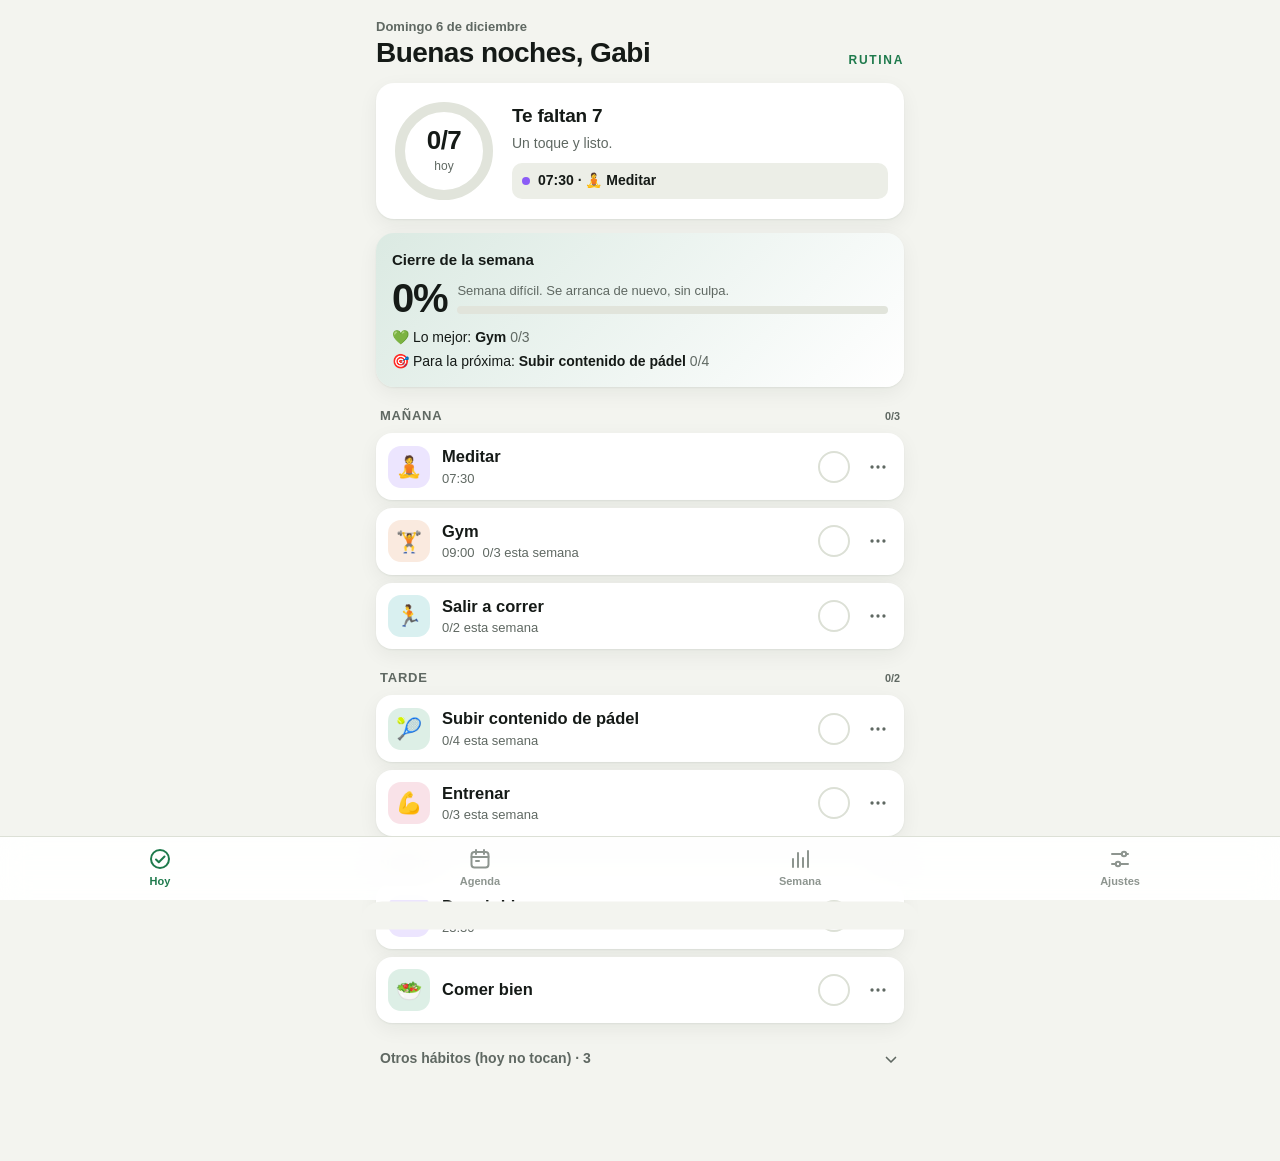
==== index.html @ b225b030 "Rutina v1: hábitos del día, agenda con clases, rachas con perdón y PWA - Hoy: hábitos de un toque co" ====
<!doctype html>
<html lang="es-AR">
<head>
<meta charset="utf-8">
<meta name="viewport" content="width=device-width,initial-scale=1,viewport-fit=cover">
<title>Rutina</title>
<meta name="description" content="Tus hábitos y tu día, en un toque">
<meta name="theme-color" content="#F3F4EF" media="(prefers-color-scheme: light)">
<meta name="theme-color" content="#0D1110" media="(prefers-color-scheme: dark)">
<meta name="apple-mobile-web-app-capable" content="yes">
<meta name="mobile-web-app-capable" content="yes">
<meta name="apple-mobile-web-app-status-bar-style" content="default">
<meta name="apple-mobile-web-app-title" content="Rutina">
<link rel="manifest" href="manifest.json">
<link rel="icon" href="icons/icono.svg" type="image/svg+xml">
<link rel="apple-touch-icon" href="icons/icono-180.png">
<link rel="stylesheet" href="css/app.css">
</head>
<body>
<div id="app"></div>
<script type="module" src="js/main.js"></script>
</body>
</html>
---- css/app.css ----
/* Rutina — estilos. Colores como variables: claro por defecto, oscuro con el sistema o elegido a mano. */
:root {
  --bg: #F3F4EF;
  --surface: #FFFFFF;
  --surface-2: #ECEEE7;
  --surface-3: #E1E4DB;
  --text: #151A17;
  --muted: #5F6862;
  --faint: #8D958F;
  --line: #DCE0D6;
  --accent: #1E7A4C;
  --accent-ink: #FFFFFF;
  --accent-soft: #DCEFE3;
  --ball: #C9E63B;
  --warn: #B4691B;
  --shadow: 0 1px 2px rgba(20, 30, 20, .06), 0 6px 20px rgba(20, 30, 20, .06);
  --radius: 18px;
  --radius-sm: 12px;
  --gutter: 16px;
  --tabs-h: 64px;
  --font: -apple-system, BlinkMacSystemFont, "SF Pro Text", "Segoe UI", Roboto, "Helvetica Neue", Arial, sans-serif;
  color-scheme: light;
}
@media (prefers-color-scheme: dark) {
  :root:not([data-theme="light"]) {
    --bg: #0D1110;
    --surface: #161C19;
    --surface-2: #1E2522;
    --surface-3: #27302C;
    --text: #EDF1EC;
    --muted: #9CA69F;
    --faint: #6E7872;
    --line: #29312D;
    --accent: #B5E04A;
    --accent-ink: #11160D;
    --accent-soft: #263317;
    --ball: #C9E63B;
    --warn: #E3A35A;
    --shadow: 0 1px 2px rgba(0, 0, 0, .4), 0 8px 24px rgba(0, 0, 0, .25);
    color-scheme: dark;
  }
}
:root[data-theme="dark"] {
  --bg: #0D1110;
  --surface: #161C19;
  --surface-2: #1E2522;
  --surface-3: #27302C;
  --text: #EDF1EC;
  --muted: #9CA69F;
  --faint: #6E7872;
  --line: #29312D;
  --accent: #B5E04A;
  --accent-ink: #11160D;
  --accent-soft: #263317;
  --ball: #C9E63B;
  --warn: #E3A35A;
  --shadow: 0 1px 2px rgba(0, 0, 0, .4), 0 8px 24px rgba(0, 0, 0, .25);
  color-scheme: dark;
}

* { box-sizing: border-box; }
[hidden] { display: none !important; }
html { -webkit-text-size-adjust: 100%; }
html, body { margin: 0; background: var(--bg); color: var(--text); }
body {
  font-family: var(--font); font-size: 16px; line-height: 1.4;
  overflow-x: hidden; min-height: 100dvh;
  -webkit-tap-highlight-color: transparent;
  padding-bottom: calc(var(--tabs-h) + env(safe-area-inset-bottom) + 16px);
}
button, input, select, textarea { font: inherit; color: inherit; }
button { cursor: pointer; }
.num { font-variant-numeric: tabular-nums; }
.sr { position: absolute; width: 1px; height: 1px; overflow: hidden; clip: rect(0 0 0 0); white-space: nowrap; }
:focus-visible { outline: 2px solid var(--accent); outline-offset: 2px; }

/* ---------- Estructura ---------- */
.wrap { max-width: 560px; margin: 0 auto; padding: calc(env(safe-area-inset-top) + 14px) var(--gutter) 0; }
.head { display: flex; align-items: flex-end; justify-content: space-between; gap: 12px; margin: 4px 0 14px; }
.head h1 { font-size: 28px; line-height: 1.1; margin: 2px 0 0; letter-spacing: -.02em; font-weight: 750; }
.eyebrow { font-size: 13px; color: var(--muted); font-weight: 600; }
.brand { font-size: 12px; font-weight: 800; letter-spacing: .14em; text-transform: uppercase; color: var(--accent); }
.card { background: var(--surface); border-radius: var(--radius); box-shadow: var(--shadow); padding: 16px; margin-bottom: 14px; }
.section-t { font-size: 13px; font-weight: 700; color: var(--muted); text-transform: uppercase; letter-spacing: .06em; margin: 20px 4px 8px; display: flex; justify-content: space-between; align-items: center; }
.section-t small { text-transform: none; letter-spacing: 0; font-weight: 600; }
.muted { color: var(--muted); }
.tiny { font-size: 13px; }
.row { display: flex; align-items: center; gap: 10px; }
.grow { flex: 1; min-width: 0; }

/* ---------- Pestañas ---------- */
.tabs {
  position: fixed; left: 0; right: 0; bottom: 0; z-index: 20;
  display: grid; grid-template-columns: repeat(4, 1fr);
  height: calc(var(--tabs-h) + env(safe-area-inset-bottom)); padding-bottom: env(safe-area-inset-bottom);
  background: color-mix(in srgb, var(--surface) 92%, transparent);
  -webkit-backdrop-filter: blur(14px); backdrop-filter: blur(14px);
  border-top: 1px solid var(--line);
}
.tab { border: 0; background: none; display: flex; flex-direction: column; align-items: center; justify-content: center; gap: 3px; font-size: 11px; font-weight: 650; color: var(--faint); min-height: 44px; }
.tab svg { width: 24px; height: 24px; }
.tab[aria-current="page"] { color: var(--accent); }

/* ---------- Botones ---------- */
.btn { border: 0; border-radius: 14px; min-height: 48px; padding: 0 18px; font-weight: 700; background: var(--surface-2); display: inline-flex; align-items: center; justify-content: center; gap: 8px; }
.btn.primary { background: var(--accent); color: var(--accent-ink); }
.btn.ghost { background: transparent; color: var(--accent); }
.btn.danger { background: transparent; color: #C0392B; }
:root[data-theme="dark"] .btn.danger { color: #FF8A7A; }
@media (prefers-color-scheme: dark) { :root:not([data-theme="light"]) .btn.danger { color: #FF8A7A; } }
.btn.block { width: 100%; }
.btn.sm { min-height: 44px; padding: 0 14px; font-size: 15px; }
.btn:active { transform: scale(.98); }
.icon-btn { width: 44px; height: 44px; border-radius: 12px; border: 0; background: transparent; display: inline-grid; place-items: center; color: var(--muted); flex: none; }
.icon-btn svg { width: 22px; height: 22px; }
.icon-btn:active { background: var(--surface-2); }
.fab { position: fixed; right: max(var(--gutter), calc(50% - 280px + var(--gutter))); bottom: calc(var(--tabs-h) + env(safe-area-inset-bottom) + 16px); z-index: 15; border-radius: 999px; box-shadow: 0 6px 20px rgba(0, 0, 0, .18); padding: 0 20px 0 16px; min-height: 52px; }
.fab svg { width: 22px; height: 22px; }

/* ---------- Hoy: anillo ---------- */
.hero { display: flex; align-items: center; gap: 16px; }
.ring { position: relative; width: 104px; height: 104px; flex: none; }
.ring svg { width: 100%; height: 100%; transform: rotate(-90deg); }
.ring .bgc { stroke: var(--surface-3); }
.ring .fgc { stroke: var(--accent); transition: stroke-dashoffset .6s cubic-bezier(.2, .8, .2, 1); }
.ring .lbl { position: absolute; inset: 0; display: grid; place-items: center; text-align: center; }
.ring .lbl b { font-size: 26px; line-height: 1; letter-spacing: -.02em; }
.ring .lbl span { font-size: 12px; color: var(--muted); display: block; margin-top: 2px; }
.hero h2 { font-size: 19px; margin: 0 0 4px; letter-spacing: -.01em; }
.hero p { margin: 0; color: var(--muted); font-size: 14px; }
.next { margin-top: 10px; display: flex; gap: 8px; align-items: center; font-size: 14px; font-weight: 600; background: var(--surface-2); border-radius: 10px; padding: 8px 10px; }
.next i { width: 8px; height: 8px; border-radius: 50%; flex: none; }
.next span { overflow: hidden; text-overflow: ellipsis; white-space: nowrap; }

/* ---------- Hábitos ---------- */
.list { display: grid; gap: 8px; }
.habit { display: flex; align-items: stretch; background: var(--surface); border-radius: 16px; box-shadow: var(--shadow); overflow: hidden; transition: background-color .25s; }
.habit .tap { flex: 1; min-width: 0; display: flex; align-items: center; gap: 12px; border: 0; background: none; text-align: left; padding: 12px 6px 12px 12px; min-height: 64px; }
.habit .ico { width: 42px; height: 42px; border-radius: 13px; display: grid; place-items: center; font-size: 21px; flex: none; background: color-mix(in srgb, var(--c) 16%, transparent); }
.habit .txt { flex: 1; min-width: 0; }
.habit .name { font-weight: 650; font-size: 16.5px; white-space: nowrap; overflow: hidden; text-overflow: ellipsis; }
.habit .meta { font-size: 13px; color: var(--muted); display: flex; gap: 8px; flex-wrap: wrap; margin-top: 1px; }
.habit .meta .st { color: var(--warn); font-weight: 650; }
.check { width: 32px; height: 32px; border-radius: 50%; border: 2.5px solid var(--line); flex: none; display: grid; place-items: center; transition: background-color .2s, border-color .2s; }
.check svg { width: 18px; height: 18px; stroke: var(--accent-ink); stroke-width: 3; fill: none; stroke-linecap: round; stroke-linejoin: round; stroke-dasharray: 24; stroke-dashoffset: 24; }
.habit.done { background: color-mix(in srgb, var(--accent) 9%, var(--surface)); }
.habit.done .check { background: var(--accent); border-color: var(--accent); }
.habit.done .check svg { stroke-dashoffset: 0; }
.habit.done .name { color: var(--muted); }
.habit.pop .check { animation: pop .42s cubic-bezier(.2, 1.4, .4, 1); }
.habit.pop .check svg { transition: stroke-dashoffset .3s .08s ease-out; }
.habit.pop .ico { animation: nudge .5s ease-out; }
@keyframes pop { 0% { transform: scale(.7); } 60% { transform: scale(1.15); } 100% { transform: scale(1); } }
@keyframes nudge { 0% { transform: scale(1); } 40% { transform: scale(1.12) rotate(-6deg); } 100% { transform: scale(1); } }
.habit.skip { opacity: .62; box-shadow: none; background: var(--surface-2); }
.habit.skip .check { border-style: dashed; }
.habit .more { align-self: center; margin-right: 4px; }
details.other { margin-top: 14px; }
details.other summary { list-style: none; cursor: pointer; min-height: 44px; display: flex; align-items: center; justify-content: space-between; color: var(--muted); font-weight: 650; font-size: 14px; padding: 0 4px; }
details.other summary::-webkit-details-marker { display: none; }
details.other[open] summary svg { transform: rotate(180deg); }
details.other summary svg { width: 18px; height: 18px; transition: transform .2s; }
.empty { text-align: center; padding: 28px 16px; color: var(--muted); }
.empty b { display: block; color: var(--text); font-size: 17px; margin-bottom: 4px; }

/* Resumen semanal */
.summary { background: linear-gradient(135deg, color-mix(in srgb, var(--accent) 16%, var(--surface)), var(--surface)); }
.summary .big { font-size: 40px; font-weight: 800; letter-spacing: -.03em; line-height: 1; }
.summary h3 { margin: 0 0 8px; font-size: 15px; }
.summary ul { margin: 10px 0 0; padding: 0; list-style: none; display: grid; gap: 4px; font-size: 14px; }
.bar { height: 8px; background: var(--surface-3); border-radius: 99px; overflow: hidden; }
.bar i { display: block; height: 100%; background: var(--accent); border-radius: 99px; }

/* ---------- Agenda ---------- */
.daynav { display: flex; align-items: center; justify-content: space-between; gap: 6px; background: var(--surface); border-radius: 14px; box-shadow: var(--shadow); padding: 4px; margin-bottom: 12px; }
.daynav .lbl { font-weight: 700; text-align: center; flex: 1; min-width: 0; font-size: 15px; border: 0; background: none; min-height: 44px; }
.daynav .lbl small { display: block; font-weight: 600; color: var(--muted); font-size: 12px; text-transform: none; }
.notice { display: flex; gap: 10px; align-items: center; background: color-mix(in srgb, var(--ball) 26%, var(--surface)); border-radius: 14px; padding: 10px 10px 10px 14px; margin-bottom: 12px; font-size: 14px; }
.notice p { margin: 0; flex: 1; }
.chips { display: flex; gap: 8px; flex-wrap: wrap; margin-bottom: 12px; }
.chip { border: 1px solid var(--line); background: var(--surface); border-radius: 999px; min-height: 36px; padding: 0 12px; font-size: 13.5px; font-weight: 650; display: inline-flex; align-items: center; gap: 6px; }
.chip i { width: 8px; height: 8px; border-radius: 50%; }
.chip.on { background: var(--accent); color: var(--accent-ink); border-color: var(--accent); }
.timeline { position: relative; background: var(--surface); border-radius: var(--radius); box-shadow: var(--shadow); padding: 8px 8px 8px 0; }
.tl-inner { position: relative; margin-left: 52px; }
.tl-hour { position: absolute; left: -52px; right: 0; height: 0; border-top: 1px solid var(--line); }
.tl-hour span { position: absolute; left: 8px; top: -9px; font-size: 12px; color: var(--faint); background: var(--surface); padding-right: 6px; font-variant-numeric: tabular-nums; }
.tl-slot { position: absolute; left: 0; right: 0; border: 0; background: none; padding: 0; }
.tl-slot:active { background: var(--surface-2); }
.ev { position: absolute; border: 0; text-align: left; border-radius: 10px; padding: 5px 8px; font-size: 13px; line-height: 1.2; overflow: hidden; background: color-mix(in srgb, var(--c) 18%, var(--surface)); color: var(--text); border-left: 4px solid var(--c); min-height: 22px; }
.ev b { display: block; font-weight: 700; font-size: 13.5px; white-space: nowrap; overflow: hidden; text-overflow: ellipsis; }
.ev span { color: var(--muted); font-size: 12px; white-space: nowrap; }
.ev.short { display: flex; gap: 6px; align-items: center; padding-top: 2px; padding-bottom: 2px; }
.ev.short b { display: inline; }
.ev.clase { background: color-mix(in srgb, var(--ball) 30%, var(--surface)); border-left-color: #8FB21C; }
.ev.habito { background: transparent; border: 1.5px dashed var(--c); border-left-width: 4px; border-left-style: solid; }
.ev.habito.hecho { background: color-mix(in srgb, var(--c) 12%, var(--surface)); }
.ev.habito.hecho b { text-decoration: line-through; text-decoration-thickness: 1.5px; color: var(--muted); }
.ev.off { opacity: .45; }
.now { position: absolute; left: -6px; right: 0; height: 2px; background: #E5484D; z-index: 3; pointer-events: none; }
.now::before { content: ""; position: absolute; left: -4px; top: -4px; width: 10px; height: 10px; border-radius: 50%; background: #E5484D; }

/* ---------- Semana ---------- */
.weeknav { margin-bottom: 12px; }
.grid { display: grid; grid-template-columns: minmax(0, 1fr) repeat(7, 28px); gap: 6px 3px; align-items: center; }
.grid .hd { font-size: 11.5px; font-weight: 700; color: var(--faint); text-align: center; }
.grid .hd.hoy { color: var(--accent); }
.grid .hn { font-size: 14px; font-weight: 600; display: flex; align-items: center; gap: 6px; min-width: 0; }
.grid .hn span { overflow: hidden; text-overflow: ellipsis; white-space: nowrap; }
.cell { width: 28px; height: 28px; border-radius: 9px; display: grid; place-items: center; font-size: 12px; font-weight: 700; }
.cell.done { background: var(--c, var(--accent)); color: #fff; }
.cell.done::after { content: "✓"; }
.cell.joker { background: color-mix(in srgb, var(--ball) 40%, var(--surface)); color: var(--text); }
.cell.joker::after { content: "★"; font-size: 13px; }
.cell.skip { background: var(--surface-2); color: var(--faint); }
.cell.skip::after { content: "–"; }
.cell.miss, .cell.open { background: var(--surface-2); }
.cell.pending { border: 2px dashed var(--line); }
.cell.future { border: 1.5px solid var(--surface-3); }
.cell.off::after { content: ""; width: 4px; height: 4px; border-radius: 50%; background: var(--surface-3); }
.legend { display: flex; flex-wrap: wrap; gap: 12px; margin-top: 14px; font-size: 12.5px; color: var(--muted); }
.legend span { display: inline-flex; gap: 6px; align-items: center; }
.legend .cell { width: 18px; height: 18px; border-radius: 6px; font-size: 10px; }
.streaks { display: grid; gap: 8px; }
.streak { display: flex; align-items: center; gap: 12px; background: var(--surface); border-radius: 16px; box-shadow: var(--shadow); padding: 10px 12px; border: 0; width: 100%; text-align: left; min-height: 60px; }
.streak .ico { width: 38px; height: 38px; border-radius: 12px; display: grid; place-items: center; font-size: 19px; background: color-mix(in srgb, var(--c) 16%, transparent); flex: none; }
.streak .val { text-align: right; flex: none; }
.streak .val b { font-size: 20px; display: block; line-height: 1.1; }
.streak .val span { font-size: 12px; color: var(--muted); }
.month { display: grid; grid-template-columns: repeat(7, minmax(0, 1fr)); gap: 6px; }
.month .cell { width: 100%; aspect-ratio: 1; height: auto; border-radius: 10px; }
.month .cell.empty { background: none; border: 0; }
.month .cell::after { content: none !important; }
.month .cell { font-size: 13px; color: var(--faint); }
.month .cell.done { color: #fff; }
.month .cell.joker { color: var(--text); }
.month .cell.off { background: none; opacity: .5; }

/* ---------- Ajustes y formularios ---------- */
.set-list { background: var(--surface); border-radius: var(--radius); box-shadow: var(--shadow); overflow: hidden; }
.set-row { display: flex; align-items: center; gap: 10px; padding: 8px 12px 8px 14px; min-height: 56px; border-top: 1px solid var(--line); }
.set-row:first-child { border-top: 0; }
.set-row .lbl { flex: 1; min-width: 0; }
.set-row .lbl b { display: block; font-weight: 600; font-size: 15.5px; overflow: hidden; text-overflow: ellipsis; white-space: nowrap; }
.set-row .lbl span { display: block; font-size: 13px; color: var(--muted); }
.set-row .ico { width: 34px; height: 34px; border-radius: 10px; display: grid; place-items: center; font-size: 17px; flex: none; background: color-mix(in srgb, var(--c, var(--accent)) 16%, transparent); }
.field { display: grid; gap: 6px; margin-bottom: 14px; }
.field > label, .field > .lb { font-size: 13px; font-weight: 700; color: var(--muted); }
.input { width: 100%; min-height: 48px; border-radius: 12px; border: 1.5px solid var(--line); background: var(--surface); padding: 0 12px; font-size: 16px; }
.input:focus { border-color: var(--accent); outline: none; }
input[type="time"].input { appearance: none; -webkit-appearance: none; }
.seg { display: flex; background: var(--surface-2); border-radius: 12px; padding: 3px; gap: 3px; }
.seg button { flex: 1; border: 0; background: none; border-radius: 9px; min-height: 42px; font-size: 14px; font-weight: 650; color: var(--muted); padding: 0 6px; }
.seg button[aria-pressed="true"] { background: var(--surface); color: var(--text); box-shadow: 0 1px 3px rgba(0, 0, 0, .12); }
.days { display: grid; grid-template-columns: repeat(7, 1fr); gap: 5px; }
.days button { min-height: 44px; border-radius: 11px; border: 1.5px solid var(--line); background: var(--surface); font-weight: 700; font-size: 13px; padding: 0; }
.days button[aria-pressed="true"] { background: var(--accent); color: var(--accent-ink); border-color: var(--accent); }
.swatches { display: flex; gap: 8px; flex-wrap: wrap; }
.swatches button { width: 36px; height: 36px; border-radius: 50%; border: 3px solid transparent; background: var(--c); padding: 0; position: relative; }
.swatches button::before { content: ""; position: absolute; inset: -6px; }
.swatches button[aria-pressed="true"] { border-color: var(--surface); box-shadow: 0 0 0 2.5px var(--c); }
.emojis { display: grid; grid-template-columns: repeat(8, 1fr); gap: 4px; }
.emojis button { min-height: 40px; border-radius: 10px; border: 0; background: none; font-size: 20px; padding: 0; }
.emojis button[aria-pressed="true"] { background: var(--accent-soft); box-shadow: inset 0 0 0 2px var(--accent); }
.stepper { display: flex; align-items: center; gap: 10px; }
.stepper b { min-width: 28px; text-align: center; font-size: 20px; }
.stepper button { width: 44px; height: 44px; border-radius: 12px; border: 1.5px solid var(--line); background: var(--surface); font-size: 22px; font-weight: 600; }
.switch { position: relative; width: 52px; height: 32px; flex: none; }
.switch input { position: absolute; inset: 0; opacity: 0; margin: 0; cursor: pointer; z-index: 1; }
.switch i { position: absolute; inset: 0; background: var(--surface-3); border-radius: 99px; transition: background .2s; }
.switch i::after { content: ""; position: absolute; top: 3px; left: 3px; width: 26px; height: 26px; border-radius: 50%; background: #fff; box-shadow: 0 1px 3px rgba(0, 0, 0, .25); transition: transform .2s; }
.switch input:checked + i { background: var(--accent); }
.switch input:checked + i::after { transform: translateX(20px); }
.two { display: grid; grid-template-columns: 1fr 1fr; gap: 10px; }
.actions { display: grid; gap: 8px; margin-top: 18px; }
.help { font-size: 13px; color: var(--muted); margin: 8px 4px 0; }

/* ---------- Hoja inferior y aviso ---------- */
.scrim { position: fixed; inset: 0; background: rgba(0, 0, 0, .38); z-index: 40; opacity: 0; pointer-events: none; transition: opacity .2s; }
.sheet { position: fixed; left: 0; right: 0; bottom: 0; z-index: 41; max-width: 560px; margin: 0 auto; background: var(--bg); border-radius: 22px 22px 0 0; max-height: 92dvh; overflow-y: auto; overscroll-behavior: contain; padding: 8px var(--gutter) calc(env(safe-area-inset-bottom) + 20px); transform: translateY(105%); transition: transform .28s cubic-bezier(.2, .8, .2, 1); }
.sheet .grab { width: 40px; height: 5px; border-radius: 9px; background: var(--surface-3); margin: 2px auto 10px; }
.sheet h2 { font-size: 21px; margin: 0 0 14px; letter-spacing: -.01em; display: flex; justify-content: space-between; align-items: center; gap: 8px; }
.open .scrim { opacity: 1; pointer-events: auto; }
.open .sheet { transform: none; }
.toast { position: fixed; left: var(--gutter); right: var(--gutter); max-width: 528px; margin: 0 auto; bottom: calc(var(--tabs-h) + env(safe-area-inset-bottom) + 14px); z-index: 50; background: #1C2320; color: #F1F5F0; border-radius: 14px; padding: 6px 6px 6px 16px; display: flex; align-items: center; justify-content: space-between; gap: 8px; min-height: 52px; box-shadow: 0 10px 30px rgba(0, 0, 0, .3); transform: translateY(20px); opacity: 0; pointer-events: none; transition: all .22s; font-size: 15px; }
.toast.show { transform: none; opacity: 1; pointer-events: auto; }
.toast button { background: none; border: 0; color: var(--ball); font-weight: 800; min-height: 44px; padding: 0 12px; }

@media (prefers-reduced-motion: reduce) {
  *, *::before, *::after { animation: none !important; transition: none !important; }
}
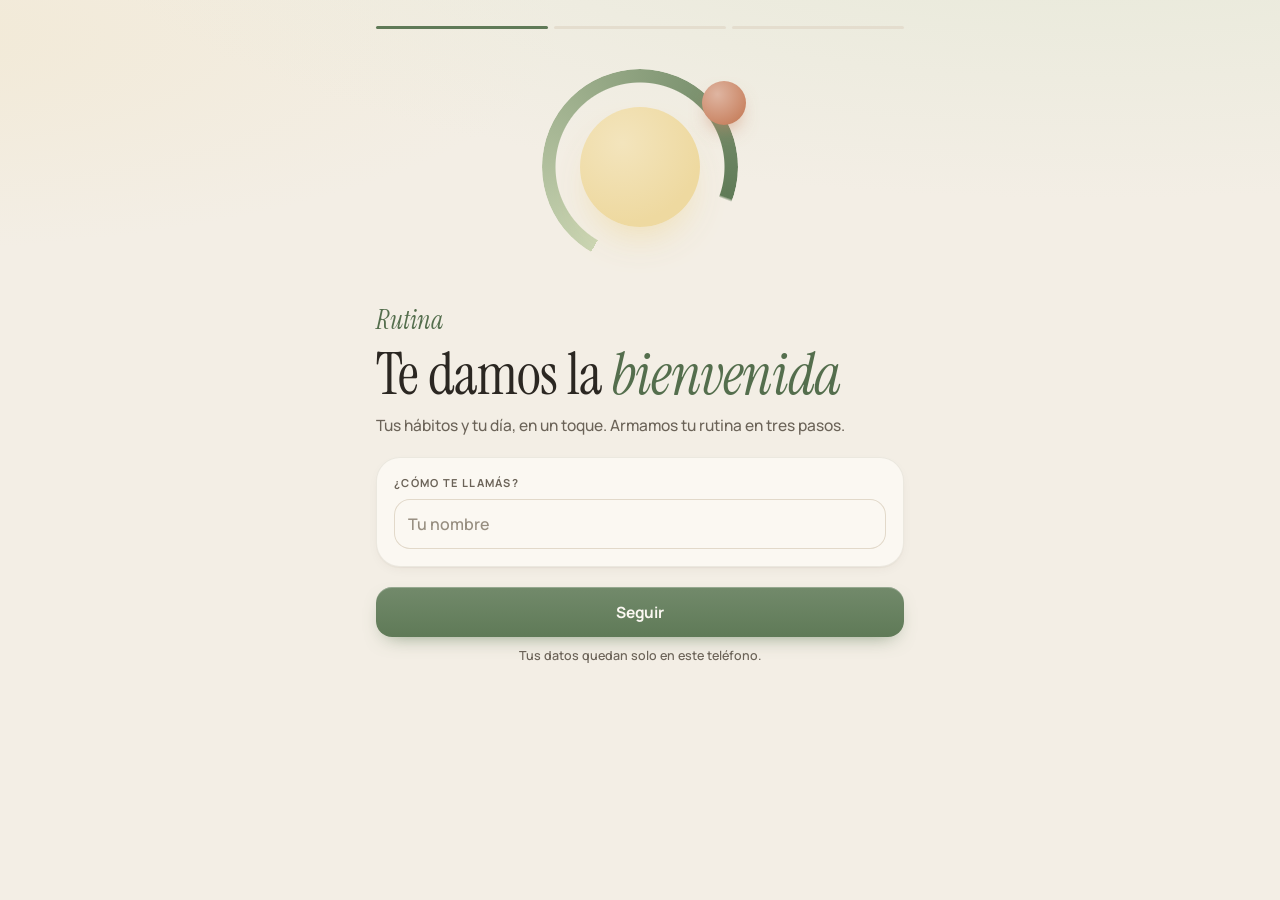
==== commit c337436c: "Rediseño visual: papel cálido, salvia y serif editorial - Fondo crema/avena con grano de papel (SVG," ====
--- a/index.html
+++ b/index.html
@@ -5,8 +5,8 @@
 <meta name="viewport" content="width=device-width,initial-scale=1,viewport-fit=cover">
 <title>Rutina</title>
 <meta name="description" content="Tus hábitos y tu día, en un toque">
-<meta name="theme-color" content="#F3F4EF" media="(prefers-color-scheme: light)">
-<meta name="theme-color" content="#0D1110" media="(prefers-color-scheme: dark)">
+<meta name="theme-color" content="#F3EEE5" media="(prefers-color-scheme: light)">
+<meta name="theme-color" content="#1A1815" media="(prefers-color-scheme: dark)">
 <meta name="apple-mobile-web-app-capable" content="yes">
 <meta name="mobile-web-app-capable" content="yes">
 <meta name="apple-mobile-web-app-status-bar-style" content="default">
@@ -14,6 +14,9 @@
 <link rel="manifest" href="manifest.json">
 <link rel="icon" href="icons/icono.svg" type="image/svg+xml">
 <link rel="apple-touch-icon" href="icons/icono-180.png">
+<link rel="preconnect" href="https://fonts.googleapis.com">
+<link rel="preconnect" href="https://fonts.gstatic.com" crossorigin>
+<link rel="stylesheet" href="https://fonts.googleapis.com/css2?family=Instrument+Serif:ital@0;1&family=Manrope:wght@400..800&display=swap">
 <link rel="stylesheet" href="css/app.css">
 </head>
 <body>
--- a/css/app.css
+++ b/css/app.css
@@ -1,291 +1,640 @@
-/* Rutina — estilos. Colores como variables: claro por defecto, oscuro con el sistema o elegido a mano. */
+/* Rutina — estilos. Papel cálido, salvia y serif editorial.
+   Todo sale de variables: claro por defecto, oscuro con el sistema o elegido a mano,
+   y tres temas (Salvia, Rosa, Arena) que solo cambian colores. */
+
+/* ---------- Tokens: Salvia claro (por defecto) ---------- */
 :root {
-  --bg: #F3F4EF;
-  --surface: #FFFFFF;
-  --surface-2: #ECEEE7;
-  --surface-3: #E1E4DB;
-  --text: #151A17;
-  --muted: #5F6862;
-  --faint: #8D958F;
-  --line: #DCE0D6;
-  --accent: #1E7A4C;
-  --accent-ink: #FFFFFF;
-  --accent-soft: #DCEFE3;
-  --ball: #C9E63B;
-  --warn: #B4691B;
-  --shadow: 0 1px 2px rgba(20, 30, 20, .06), 0 6px 20px rgba(20, 30, 20, .06);
-  --radius: 18px;
-  --radius-sm: 12px;
+  --bg: #F3EEE5;
+  --bg-wash: #E4E8D6;
+  --surface: #FBF8F2;
+  --surface-2: #EFE9DE;
+  --surface-3: #E3DBCC;
+  --text: #2B2722;
+  --muted: #6B6358;
+  --faint: #978E80;
+  --line: #E2D9CA;
+  --hair: rgba(80, 64, 40, .09);
+  --accent: #546E4D;
+  --accent-fill: #5F7A57;
+  --accent-ink: #FBF8F2;
+  --accent-soft: #E0E6D3;
+  --ring-a: #C9D4B2;
+  --ring-b: #5F7A57;
+  --butter: #EED9A0;
+  --clay: #C98463;
+  --streak: #A9603F;
+  --dust: #B3A68F;
+  --dust-amt: 48%;
+  --cal: #BF5F55;
+  --now: #C46B4F;
+  --danger: #B1493E;
+  --shadow-sm: 0 1px 1px rgba(70, 52, 30, .04), 0 4px 14px -6px rgba(70, 52, 30, .10);
+  --shadow: 0 1px 2px rgba(70, 52, 30, .05), 0 12px 32px -14px rgba(70, 52, 30, .20);
+  --shadow-lg: 0 2px 6px rgba(50, 38, 22, .06), 0 24px 60px -20px rgba(50, 38, 22, .32);
+  --glass: rgba(251, 248, 242, .72);
+  --glass-line: rgba(255, 255, 255, .7);
+  --grain-o: .55;
+  --grain: url("data:image/svg+xml,%3Csvg xmlns='http://www.w3.org/2000/svg' width='160' height='160'%3E%3Cfilter id='n'%3E%3CfeTurbulence type='fractalNoise' baseFrequency='.9' numOctaves='3' stitchTiles='stitch'/%3E%3CfeColorMatrix values='0 0 0 0 .32 0 0 0 0 .25 0 0 0 0 .16 0 0 0 .22 0'/%3E%3C/filter%3E%3Crect width='100%25' height='100%25' filter='url(%23n)'/%3E%3C/svg%3E");
+  --radius: 24px;
+  --radius-sm: 14px;
   --gutter: 16px;
   --tabs-h: 64px;
-  --font: -apple-system, BlinkMacSystemFont, "SF Pro Text", "Segoe UI", Roboto, "Helvetica Neue", Arial, sans-serif;
+  --serif: "Instrument Serif", "Iowan Old Style", "Palatino Linotype", Palatino, "Book Antiqua", Georgia, serif;
+  --font: "Manrope", -apple-system, BlinkMacSystemFont, "SF Pro Text", "Segoe UI", Roboto, "Helvetica Neue", Arial, sans-serif;
+  --spring: cubic-bezier(.2, 1.12, .32, 1);
+  --ease: cubic-bezier(.22, .8, .24, 1);
   color-scheme: light;
 }
+/* Rosa pastel (claro) */
+:root[data-palette="rosa"] {
+  --bg: #F6EEEA; --bg-wash: #F3DCD8; --surface: #FFFAF7; --surface-2: #F2E6E1; --surface-3: #E8D8D1;
+  --text: #2E2526; --muted: #725F5E; --faint: #A08B88; --line: #EBDCD5; --hair: rgba(90, 50, 50, .09);
+  --accent: #9A5560; --accent-fill: #A65F69; --accent-ink: #FFFAF7; --accent-soft: #F3DCDB;
+  --ring-a: #F0C9C3; --ring-b: #A65F69; --dust: #BFA59F; --streak: #A65A45;
+  --glass: rgba(255, 250, 247, .72);
+}
+/* Arena y azul (claro) */
+:root[data-palette="arena"] {
+  --bg: #F1ECE2; --bg-wash: #DCE4EA; --surface: #FBF9F4; --surface-2: #ECE6DA; --surface-3: #DFD8CA;
+  --text: #262A2E; --muted: #5F646A; --faint: #8F9295; --line: #E0D9CB; --hair: rgba(40, 50, 60, .09);
+  --accent: #476583; --accent-fill: #52708E; --accent-ink: #FBF9F4; --accent-soft: #DCE5EC;
+  --ring-a: #C5D4E0; --ring-b: #52708E; --dust: #A9A496;
+  --glass: rgba(251, 249, 244, .72);
+}
+
+/* ---------- Oscuro (sistema) ---------- */
 @media (prefers-color-scheme: dark) {
   :root:not([data-theme="light"]) {
-    --bg: #0D1110;
-    --surface: #161C19;
-    --surface-2: #1E2522;
-    --surface-3: #27302C;
-    --text: #EDF1EC;
-    --muted: #9CA69F;
-    --faint: #6E7872;
-    --line: #29312D;
-    --accent: #B5E04A;
-    --accent-ink: #11160D;
-    --accent-soft: #263317;
-    --ball: #C9E63B;
-    --warn: #E3A35A;
-    --shadow: 0 1px 2px rgba(0, 0, 0, .4), 0 8px 24px rgba(0, 0, 0, .25);
+    --bg: #1A1815; --bg-wash: #2A3024; --surface: #24211D; --surface-2: #2D2924; --surface-3: #3A352E;
+    --text: #F1EADF; --muted: #B5AB9B; --faint: #8A8172; --line: #38322A; --hair: rgba(255, 240, 220, .07);
+    --accent: #B4C79C; --accent-fill: #A9BE90; --accent-ink: #1A1815; --accent-soft: #2E3528;
+    --ring-a: #4F6248; --ring-b: #C2D4A8; --butter: #6E5E36; --clay: #D9987A; --streak: #E3A07F;
+    --dust: #9A9080; --dust-amt: 48%; --cal: #E59488; --now: #E59278; --danger: #F0917F;
+    --shadow-sm: 0 1px 1px rgba(0, 0, 0, .25), 0 6px 16px -8px rgba(0, 0, 0, .5);
+    --shadow: 0 1px 2px rgba(0, 0, 0, .3), 0 14px 34px -14px rgba(0, 0, 0, .6);
+    --shadow-lg: 0 2px 6px rgba(0, 0, 0, .3), 0 24px 60px -18px rgba(0, 0, 0, .7);
+    --glass: rgba(36, 33, 29, .72); --glass-line: rgba(255, 240, 220, .08);
+    --grain-o: .5;
+    --grain: url("data:image/svg+xml,%3Csvg xmlns='http://www.w3.org/2000/svg' width='160' height='160'%3E%3Cfilter id='n'%3E%3CfeTurbulence type='fractalNoise' baseFrequency='.9' numOctaves='3' stitchTiles='stitch'/%3E%3CfeColorMatrix values='0 0 0 0 1 0 0 0 0 .95 0 0 0 0 .88 0 0 0 .09 0'/%3E%3C/filter%3E%3Crect width='100%25' height='100%25' filter='url(%23n)'/%3E%3C/svg%3E");
     color-scheme: dark;
   }
-}
+  :root[data-palette="rosa"]:not([data-theme="light"]) {
+    --bg: #1C1617; --bg-wash: #3A2629; --surface: #272022; --surface-2: #30282A; --surface-3: #3E3436;
+    --text: #F6EAE8; --muted: #BCA7A5; --faint: #8F7C7A; --line: #3A2F31;
+    --accent: #E3A9AE; --accent-fill: #DB9EA4; --accent-ink: #1C1617; --accent-soft: #3B2B2E;
+    --ring-a: #6A4549; --ring-b: #EDB9BC; --dust: #8F7F7C;
+    --glass: rgba(39, 32, 34, .72);
+  }
+  :root[data-palette="arena"]:not([data-theme="light"]) {
+    --bg: #19191A; --bg-wash: #222D37; --surface: #222324; --surface-2: #2B2C2D; --surface-3: #38393A;
+    --text: #EEEBE5; --muted: #ADAAA3; --faint: #85837E; --line: #343535;
+    --accent: #A9C0D6; --accent-fill: #9DB5CD; --accent-ink: #19191A; --accent-soft: #263240;
+    --ring-a: #3E5266; --ring-b: #B5CBDF; --dust: #85827B;
+    --glass: rgba(34, 35, 36, .72);
+  }
+}
+/* ---------- Oscuro (elegido a mano) ---------- */
 :root[data-theme="dark"] {
-  --bg: #0D1110;
-  --surface: #161C19;
-  --surface-2: #1E2522;
-  --surface-3: #27302C;
-  --text: #EDF1EC;
-  --muted: #9CA69F;
-  --faint: #6E7872;
-  --line: #29312D;
-  --accent: #B5E04A;
-  --accent-ink: #11160D;
-  --accent-soft: #263317;
-  --ball: #C9E63B;
-  --warn: #E3A35A;
-  --shadow: 0 1px 2px rgba(0, 0, 0, .4), 0 8px 24px rgba(0, 0, 0, .25);
+  --bg: #1A1815; --bg-wash: #2A3024; --surface: #24211D; --surface-2: #2D2924; --surface-3: #3A352E;
+  --text: #F1EADF; --muted: #B5AB9B; --faint: #8A8172; --line: #38322A; --hair: rgba(255, 240, 220, .07);
+  --accent: #B4C79C; --accent-fill: #A9BE90; --accent-ink: #1A1815; --accent-soft: #2E3528;
+  --ring-a: #4F6248; --ring-b: #C2D4A8; --butter: #6E5E36; --clay: #D9987A; --streak: #E3A07F;
+  --dust: #9A9080; --dust-amt: 48%; --cal: #E59488; --now: #E59278; --danger: #F0917F;
+  --shadow-sm: 0 1px 1px rgba(0, 0, 0, .25), 0 6px 16px -8px rgba(0, 0, 0, .5);
+  --shadow: 0 1px 2px rgba(0, 0, 0, .3), 0 14px 34px -14px rgba(0, 0, 0, .6);
+  --shadow-lg: 0 2px 6px rgba(0, 0, 0, .3), 0 24px 60px -18px rgba(0, 0, 0, .7);
+  --glass: rgba(36, 33, 29, .72); --glass-line: rgba(255, 240, 220, .08);
+  --grain-o: .5;
+  --grain: url("data:image/svg+xml,%3Csvg xmlns='http://www.w3.org/2000/svg' width='160' height='160'%3E%3Cfilter id='n'%3E%3CfeTurbulence type='fractalNoise' baseFrequency='.9' numOctaves='3' stitchTiles='stitch'/%3E%3CfeColorMatrix values='0 0 0 0 1 0 0 0 0 .95 0 0 0 0 .88 0 0 0 .09 0'/%3E%3C/filter%3E%3Crect width='100%25' height='100%25' filter='url(%23n)'/%3E%3C/svg%3E");
   color-scheme: dark;
 }
-
+:root[data-theme="dark"][data-palette="rosa"] {
+  --bg: #1C1617; --bg-wash: #3A2629; --surface: #272022; --surface-2: #30282A; --surface-3: #3E3436;
+  --text: #F6EAE8; --muted: #BCA7A5; --faint: #8F7C7A; --line: #3A2F31;
+  --accent: #E3A9AE; --accent-fill: #DB9EA4; --accent-ink: #1C1617; --accent-soft: #3B2B2E;
+  --ring-a: #6A4549; --ring-b: #EDB9BC; --dust: #8F7F7C;
+  --glass: rgba(39, 32, 34, .72);
+}
+:root[data-theme="dark"][data-palette="arena"] {
+  --bg: #19191A; --bg-wash: #222D37; --surface: #222324; --surface-2: #2B2C2D; --surface-3: #38393A;
+  --text: #EEEBE5; --muted: #ADAAA3; --faint: #85837E; --line: #343535;
+  --accent: #A9C0D6; --accent-fill: #9DB5CD; --accent-ink: #19191A; --accent-soft: #263240;
+  --ring-a: #3E5266; --ring-b: #B5CBDF; --dust: #85827B;
+  --glass: rgba(34, 35, 36, .72);
+}
+
+/* Color de cada hábito, apagado hacia un tono tierra (los datos guardan el color vivo). */
+* { --cc: color-mix(in oklab, var(--c, var(--accent-fill)) calc(100% - var(--dust-amt)), var(--dust)); }
+
+/* ---------- Base ---------- */
 * { box-sizing: border-box; }
 [hidden] { display: none !important; }
-html { -webkit-text-size-adjust: 100%; }
-html, body { margin: 0; background: var(--bg); color: var(--text); }
+html { -webkit-text-size-adjust: 100%; background: var(--bg); }
+html, body { margin: 0; color: var(--text); }
 body {
-  font-family: var(--font); font-size: 16px; line-height: 1.4;
+  background:
+    radial-gradient(130% 55% at 85% -12%, color-mix(in srgb, var(--bg-wash) 85%, transparent), transparent 62%),
+    radial-gradient(90% 40% at -10% 4%, color-mix(in srgb, var(--butter) 22%, transparent), transparent 60%),
+    var(--bg);
+  background-attachment: fixed;
+  font-family: var(--font); font-size: 16px; line-height: 1.45; font-weight: 500;
+  -webkit-font-smoothing: antialiased; -moz-osx-font-smoothing: grayscale;
   overflow-x: hidden; min-height: 100dvh;
   -webkit-tap-highlight-color: transparent;
-  padding-bottom: calc(var(--tabs-h) + env(safe-area-inset-bottom) + 16px);
+  padding-bottom: calc(var(--tabs-h) + env(safe-area-inset-bottom) + 48px);
+}
+body::before {
+  content: ""; position: fixed; inset: 0; z-index: -1; pointer-events: none;
+  background-image: var(--grain); background-size: 160px 160px; opacity: var(--grain-o);
 }
 button, input, select, textarea { font: inherit; color: inherit; }
-button { cursor: pointer; }
+button { cursor: pointer; -webkit-user-select: none; user-select: none; }
 .num { font-variant-numeric: tabular-nums; }
 .sr { position: absolute; width: 1px; height: 1px; overflow: hidden; clip: rect(0 0 0 0); white-space: nowrap; }
 :focus-visible { outline: 2px solid var(--accent); outline-offset: 2px; }
+::selection { background: var(--accent-soft); }
+b, strong { font-weight: 700; }
 
 /* ---------- Estructura ---------- */
-.wrap { max-width: 560px; margin: 0 auto; padding: calc(env(safe-area-inset-top) + 14px) var(--gutter) 0; }
-.head { display: flex; align-items: flex-end; justify-content: space-between; gap: 12px; margin: 4px 0 14px; }
-.head h1 { font-size: 28px; line-height: 1.1; margin: 2px 0 0; letter-spacing: -.02em; font-weight: 750; }
-.eyebrow { font-size: 13px; color: var(--muted); font-weight: 600; }
-.brand { font-size: 12px; font-weight: 800; letter-spacing: .14em; text-transform: uppercase; color: var(--accent); }
-.card { background: var(--surface); border-radius: var(--radius); box-shadow: var(--shadow); padding: 16px; margin-bottom: 14px; }
-.section-t { font-size: 13px; font-weight: 700; color: var(--muted); text-transform: uppercase; letter-spacing: .06em; margin: 20px 4px 8px; display: flex; justify-content: space-between; align-items: center; }
-.section-t small { text-transform: none; letter-spacing: 0; font-weight: 600; }
+.wrap { max-width: 560px; margin: 0 auto; padding: calc(env(safe-area-inset-top) + 22px) var(--gutter) 0; }
+.head { position: relative; margin: 2px 0 20px; }
+.head .eyebrow { padding-right: 84px; }
+.head h1 {
+  font-family: var(--serif); font-weight: 400; font-size: 44px; line-height: 1.02;
+  letter-spacing: -.012em; margin: 10px 0 0; text-wrap: balance;
+}
+.head h1 em { font-style: italic; color: var(--accent); }
+.intencion { font-family: var(--serif); font-style: italic; font-size: 19px; line-height: 1.3; color: var(--muted); margin: 8px 0 0; }
+.eyebrow { font-size: 11.5px; color: var(--muted); font-weight: 700; letter-spacing: .14em; text-transform: uppercase; }
+.brand { font-family: var(--serif); font-style: italic; font-size: 22px; line-height: 1; font-weight: 400; color: var(--accent); letter-spacing: 0; }
+.head .brand { position: absolute; right: 0; top: -4px; }
+.card {
+  background: var(--surface); border-radius: var(--radius); box-shadow: var(--shadow-sm), inset 0 0 0 1px var(--hair);
+  padding: 18px; margin-bottom: 14px;
+}
+.section-t {
+  display: flex; align-items: center; gap: 12px; margin: 30px 2px 12px;
+  font-family: var(--serif); font-style: italic; font-weight: 400; font-size: 24px; line-height: 1.1; color: var(--text);
+}
+.section-t::after { content: ""; order: 1; flex: 1; min-width: 16px; height: 1px; background: linear-gradient(90deg, var(--line), transparent); }
+.section-t small {
+  order: 2; font-family: var(--font); font-style: normal; font-size: 12px; font-weight: 600; color: var(--muted);
+  letter-spacing: .02em; text-align: right; max-width: 62%; line-height: 1.3;
+}
 .muted { color: var(--muted); }
 .tiny { font-size: 13px; }
-.row { display: flex; align-items: center; gap: 10px; }
+.row { display: flex; align-items: center; gap: 12px; }
 .grow { flex: 1; min-width: 0; }
 
-/* ---------- Pestañas ---------- */
+/* ---------- Pestañas: cápsula flotante ---------- */
 .tabs {
-  position: fixed; left: 0; right: 0; bottom: 0; z-index: 20;
-  display: grid; grid-template-columns: repeat(4, 1fr);
-  height: calc(var(--tabs-h) + env(safe-area-inset-bottom)); padding-bottom: env(safe-area-inset-bottom);
-  background: color-mix(in srgb, var(--surface) 92%, transparent);
-  -webkit-backdrop-filter: blur(14px); backdrop-filter: blur(14px);
-  border-top: 1px solid var(--line);
-}
-.tab { border: 0; background: none; display: flex; flex-direction: column; align-items: center; justify-content: center; gap: 3px; font-size: 11px; font-weight: 650; color: var(--faint); min-height: 44px; }
-.tab svg { width: 24px; height: 24px; }
-.tab[aria-current="page"] { color: var(--accent); }
+  position: fixed; z-index: 20; left: var(--gutter); right: var(--gutter); max-width: 400px; margin: 0 auto;
+  bottom: max(12px, calc(env(safe-area-inset-bottom) - 8px));
+  display: grid; grid-template-columns: repeat(4, 1fr); height: var(--tabs-h); padding: 6px;
+  background: var(--glass); border-radius: 999px;
+  -webkit-backdrop-filter: blur(22px) saturate(1.5); backdrop-filter: blur(22px) saturate(1.5);
+  box-shadow: var(--shadow-lg), inset 0 0 0 1px var(--glass-line), 0 0 0 1px var(--hair);
+}
+.tab {
+  position: relative; border: 0; background: none; border-radius: 999px; min-height: 44px;
+  display: flex; flex-direction: column; align-items: center; justify-content: center; gap: 2px;
+  font-size: 10.5px; font-weight: 700; letter-spacing: .02em; color: var(--muted);
+  transition: color .25s var(--ease), background-color .3s var(--ease);
+}
+.tab svg { width: 23px; height: 23px; stroke-width: 1.6; transition: transform .35s var(--spring); }
+.tab[aria-current="page"] { color: var(--accent); background: var(--accent-soft); }
+.tab[aria-current="page"] svg { transform: translateY(-1px); }
+.tab:active svg { transform: scale(.9); }
 
 /* ---------- Botones ---------- */
-.btn { border: 0; border-radius: 14px; min-height: 48px; padding: 0 18px; font-weight: 700; background: var(--surface-2); display: inline-flex; align-items: center; justify-content: center; gap: 8px; }
-.btn.primary { background: var(--accent); color: var(--accent-ink); }
-.btn.ghost { background: transparent; color: var(--accent); }
-.btn.danger { background: transparent; color: #C0392B; }
-:root[data-theme="dark"] .btn.danger { color: #FF8A7A; }
-@media (prefers-color-scheme: dark) { :root:not([data-theme="light"]) .btn.danger { color: #FF8A7A; } }
+.btn {
+  border: 0; border-radius: 16px; min-height: 50px; padding: 0 20px; font-weight: 700; font-size: 15.5px; letter-spacing: -.005em;
+  background: var(--surface); color: var(--text); box-shadow: inset 0 0 0 1px var(--line);
+  display: inline-flex; align-items: center; justify-content: center; gap: 8px;
+  transition: transform .2s var(--spring), background-color .2s, box-shadow .2s;
+}
+.btn svg { width: 20px; height: 20px; }
+.btn.primary {
+  background: linear-gradient(180deg, color-mix(in srgb, var(--accent-fill) 88%, #fff), var(--accent-fill));
+  color: var(--accent-ink); box-shadow: 0 1px 0 rgba(255, 255, 255, .25) inset, 0 8px 20px -10px color-mix(in srgb, var(--accent-fill) 80%, transparent);
+}
+.btn.ghost { background: transparent; color: var(--accent); box-shadow: none; }
+.btn.danger { background: transparent; color: var(--danger); box-shadow: none; }
 .btn.block { width: 100%; }
-.btn.sm { min-height: 44px; padding: 0 14px; font-size: 15px; }
-.btn:active { transform: scale(.98); }
-.icon-btn { width: 44px; height: 44px; border-radius: 12px; border: 0; background: transparent; display: inline-grid; place-items: center; color: var(--muted); flex: none; }
-.icon-btn svg { width: 22px; height: 22px; }
-.icon-btn:active { background: var(--surface-2); }
-.fab { position: fixed; right: max(var(--gutter), calc(50% - 280px + var(--gutter))); bottom: calc(var(--tabs-h) + env(safe-area-inset-bottom) + 16px); z-index: 15; border-radius: 999px; box-shadow: 0 6px 20px rgba(0, 0, 0, .18); padding: 0 20px 0 16px; min-height: 52px; }
-.fab svg { width: 22px; height: 22px; }
+.btn.sm { min-height: 44px; padding: 0 16px; font-size: 14.5px; border-radius: 999px; }
+.btn:active { transform: scale(.97); }
+.icon-btn {
+  width: 44px; height: 44px; border-radius: 999px; border: 0; background: transparent; display: inline-grid; place-items: center;
+  color: var(--muted); flex: none; transition: background-color .2s, transform .2s var(--spring);
+}
+.icon-btn svg { width: 21px; height: 21px; stroke-width: 1.7; }
+.icon-btn:active { background: var(--surface-2); transform: scale(.94); }
+.fab {
+  position: fixed; z-index: 15; right: max(var(--gutter), calc(50% - 280px + var(--gutter)));
+  bottom: calc(max(12px, calc(env(safe-area-inset-bottom) - 8px)) + var(--tabs-h) + 14px);
+  border-radius: 999px; padding: 0 22px 0 18px; min-height: 52px; box-shadow: var(--shadow-lg);
+}
+.fab.btn.primary { box-shadow: 0 1px 0 rgba(255, 255, 255, .25) inset, var(--shadow-lg); }
+.fab svg { width: 20px; height: 20px; }
 
 /* ---------- Hoy: anillo ---------- */
-.hero { display: flex; align-items: center; gap: 16px; }
-.ring { position: relative; width: 104px; height: 104px; flex: none; }
-.ring svg { width: 100%; height: 100%; transform: rotate(-90deg); }
-.ring .bgc { stroke: var(--surface-3); }
-.ring .fgc { stroke: var(--accent); transition: stroke-dashoffset .6s cubic-bezier(.2, .8, .2, 1); }
+.hero {
+  display: grid; grid-template-columns: 118px minmax(0, 1fr); column-gap: 20px; align-items: center; padding: 20px; border-radius: 30px; position: relative; overflow: hidden;
+  background:
+    radial-gradient(120% 120% at 0% 0%, color-mix(in srgb, var(--accent-soft) 85%, transparent), transparent 55%),
+    radial-gradient(80% 90% at 110% 110%, color-mix(in srgb, var(--butter) 30%, transparent), transparent 60%),
+    var(--surface);
+  box-shadow: var(--shadow), inset 0 0 0 1px var(--hair);
+}
+.hero > .grow { display: contents; }
+.hero .ring { grid-row: 1 / span 2; }
+.ring { position: relative; width: 118px; height: 118px; flex: none; }
+.ring svg { width: 100%; height: 100%; transform: rotate(-90deg); overflow: visible; }
+.ring .bgc { stroke: color-mix(in srgb, var(--surface-3) 80%, transparent); }
+.ring .rg-a { stop-color: var(--ring-a); }
+.ring .rg-b { stop-color: var(--ring-b); }
+.ring .fgc { transition: stroke-dashoffset 1s var(--ease); filter: drop-shadow(0 2px 4px color-mix(in srgb, var(--ring-b) 30%, transparent)); }
 .ring .lbl { position: absolute; inset: 0; display: grid; place-items: center; text-align: center; }
-.ring .lbl b { font-size: 26px; line-height: 1; letter-spacing: -.02em; }
-.ring .lbl span { font-size: 12px; color: var(--muted); display: block; margin-top: 2px; }
-.hero h2 { font-size: 19px; margin: 0 0 4px; letter-spacing: -.01em; }
-.hero p { margin: 0; color: var(--muted); font-size: 14px; }
-.next { margin-top: 10px; display: flex; gap: 8px; align-items: center; font-size: 14px; font-weight: 600; background: var(--surface-2); border-radius: 10px; padding: 8px 10px; }
-.next i { width: 8px; height: 8px; border-radius: 50%; flex: none; }
+.ring .lbl b { font-family: var(--serif); font-weight: 400; font-size: 46px; line-height: .9; letter-spacing: -.02em; display: block; }
+.ring .lbl b small { font-size: 22px; color: var(--muted); letter-spacing: 0; margin-left: 1px; }
+.ring .lbl span { font-size: 10.5px; font-weight: 700; letter-spacing: .16em; text-transform: uppercase; color: var(--muted); display: block; margin-top: 5px; }
+.hero h2 { align-self: end; font-family: var(--serif); font-weight: 400; font-size: 34px; line-height: 1; margin: 0 0 6px; letter-spacing: -.005em; }
+.hero p { align-self: start; margin: 0; color: var(--muted); font-size: 14.5px; }
+.hero .next { grid-column: 1 / -1; }
+.hero .next:first-of-type { margin-top: 18px; }
+.next {
+  margin-top: 12px; display: flex; gap: 8px; align-items: center; font-size: 13px; font-weight: 650; line-height: 1.25;
+  background: color-mix(in srgb, var(--surface) 70%, transparent); border-radius: 999px; padding: 7px 12px 7px 10px;
+  box-shadow: inset 0 0 0 1px var(--hair);
+}
+.next i { width: 7px; height: 7px; border-radius: 50%; flex: none; filter: saturate(.55); box-shadow: 0 0 0 3px color-mix(in srgb, var(--surface-3) 60%, transparent); }
 .next span { overflow: hidden; text-overflow: ellipsis; white-space: nowrap; }
 
 /* ---------- Hábitos ---------- */
-.list { display: grid; gap: 8px; }
-.habit { display: flex; align-items: stretch; background: var(--surface); border-radius: 16px; box-shadow: var(--shadow); overflow: hidden; transition: background-color .25s; }
-.habit .tap { flex: 1; min-width: 0; display: flex; align-items: center; gap: 12px; border: 0; background: none; text-align: left; padding: 12px 6px 12px 12px; min-height: 64px; }
-.habit .ico { width: 42px; height: 42px; border-radius: 13px; display: grid; place-items: center; font-size: 21px; flex: none; background: color-mix(in srgb, var(--c) 16%, transparent); }
+.list { display: grid; gap: 10px; }
+.habit {
+  display: flex; align-items: stretch; background: var(--surface); border-radius: 24px; overflow: hidden;
+  box-shadow: var(--shadow-sm), inset 0 0 0 1px var(--hair);
+  transition: background-color .45s var(--ease), box-shadow .45s var(--ease);
+}
+.habit .tap { flex: 1; min-width: 0; display: flex; align-items: center; gap: 14px; border: 0; background: none; text-align: left; padding: 14px 4px 14px 14px; min-height: 76px; }
+.habit .ico {
+  width: 48px; height: 48px; border-radius: 16px; display: grid; place-items: center; font-size: 22px; flex: none;
+  background: linear-gradient(160deg, color-mix(in oklab, var(--cc) 20%, var(--surface)), color-mix(in oklab, var(--cc) 30%, var(--surface)));
+  box-shadow: inset 0 0 0 1px color-mix(in oklab, var(--cc) 18%, transparent), inset 0 1px 0 rgba(255, 255, 255, .35);
+}
 .habit .txt { flex: 1; min-width: 0; }
-.habit .name { font-weight: 650; font-size: 16.5px; white-space: nowrap; overflow: hidden; text-overflow: ellipsis; }
-.habit .meta { font-size: 13px; color: var(--muted); display: flex; gap: 8px; flex-wrap: wrap; margin-top: 1px; }
-.habit .meta .st { color: var(--warn); font-weight: 650; }
-.check { width: 32px; height: 32px; border-radius: 50%; border: 2.5px solid var(--line); flex: none; display: grid; place-items: center; transition: background-color .2s, border-color .2s; }
-.check svg { width: 18px; height: 18px; stroke: var(--accent-ink); stroke-width: 3; fill: none; stroke-linecap: round; stroke-linejoin: round; stroke-dasharray: 24; stroke-dashoffset: 24; }
-.habit.done { background: color-mix(in srgb, var(--accent) 9%, var(--surface)); }
-.habit.done .check { background: var(--accent); border-color: var(--accent); }
-.habit.done .check svg { stroke-dashoffset: 0; }
+.habit .name { display: block; font-weight: 700; font-size: 16px; letter-spacing: -.01em; white-space: nowrap; overflow: hidden; text-overflow: ellipsis; transition: color .3s; }
+.habit .meta { font-size: 12.5px; color: var(--muted); display: flex; gap: 4px 10px; flex-wrap: wrap; margin-top: 3px; font-weight: 600; }
+.habit .meta .st { color: var(--streak); font-weight: 700; }
+.check {
+  position: relative; width: 30px; height: 30px; border-radius: 50%; flex: none; display: grid; place-items: center;
+  box-shadow: inset 0 0 0 1.5px color-mix(in srgb, var(--muted) 45%, transparent);
+  transition: background-color .3s var(--ease), box-shadow .3s var(--ease), transform .3s var(--spring);
+}
+.check svg { width: 16px; height: 16px; stroke: var(--accent-ink); stroke-width: 2.6; fill: none; stroke-linecap: round; stroke-linejoin: round; stroke-dasharray: 24; stroke-dashoffset: 24; }
+.check::after { content: ""; position: absolute; inset: 0; border-radius: 50%; box-shadow: 0 0 0 2px var(--cc); opacity: 0; pointer-events: none; }
+.habit.done { background: color-mix(in oklab, var(--cc) 10%, var(--surface)); box-shadow: inset 0 0 0 1px color-mix(in oklab, var(--cc) 16%, transparent); }
+.habit.done .check { background: var(--cc); box-shadow: 0 4px 12px -3px color-mix(in oklab, var(--cc) 70%, transparent); }
+.habit.done .check svg { stroke: #FFFDF8; stroke-dashoffset: 0; }
 .habit.done .name { color: var(--muted); }
-.habit.pop .check { animation: pop .42s cubic-bezier(.2, 1.4, .4, 1); }
-.habit.pop .check svg { transition: stroke-dashoffset .3s .08s ease-out; }
-.habit.pop .ico { animation: nudge .5s ease-out; }
-@keyframes pop { 0% { transform: scale(.7); } 60% { transform: scale(1.15); } 100% { transform: scale(1); } }
-@keyframes nudge { 0% { transform: scale(1); } 40% { transform: scale(1.12) rotate(-6deg); } 100% { transform: scale(1); } }
-.habit.skip { opacity: .62; box-shadow: none; background: var(--surface-2); }
-.habit.skip .check { border-style: dashed; }
-.habit .more { align-self: center; margin-right: 4px; }
-details.other { margin-top: 14px; }
-details.other summary { list-style: none; cursor: pointer; min-height: 44px; display: flex; align-items: center; justify-content: space-between; color: var(--muted); font-weight: 650; font-size: 14px; padding: 0 4px; }
+.habit.pop .check { animation: pop .55s var(--spring); }
+.habit.pop .check svg { transition: stroke-dashoffset .4s .12s ease-out; }
+.habit.pop .check::after { animation: ripple .8s .05s ease-out; }
+.habit.pop .ico { animation: nudge .6s var(--ease); }
+@keyframes pop { 0% { transform: scale(.82); } 55% { transform: scale(1.1); } 100% { transform: scale(1); } }
+@keyframes ripple { 0% { opacity: .55; transform: scale(1); } 100% { opacity: 0; transform: scale(1.9); } }
+@keyframes nudge { 0% { transform: scale(1); } 40% { transform: scale(1.08) rotate(-5deg); } 100% { transform: scale(1); } }
+.habit.skip { opacity: .6; box-shadow: inset 0 0 0 1px var(--hair); background: transparent; }
+.habit.skip .check { box-shadow: none; border: 1.5px dashed var(--faint); }
+.habit .more { align-self: center; margin-right: 4px; color: var(--faint); }
+.habit .tap:active .ico { transform: scale(.94); transition: transform .15s; }
+details.other { margin-top: 18px; }
+details.other summary {
+  list-style: none; cursor: pointer; min-height: 48px; display: flex; align-items: center; justify-content: space-between;
+  color: var(--muted); font-weight: 650; font-size: 14px; padding: 0 16px; border-radius: 999px;
+  background: color-mix(in srgb, var(--surface) 55%, transparent); box-shadow: inset 0 0 0 1px var(--hair);
+}
 details.other summary::-webkit-details-marker { display: none; }
+details.other[open] summary { margin-bottom: 10px; }
 details.other[open] summary svg { transform: rotate(180deg); }
-details.other summary svg { width: 18px; height: 18px; transition: transform .2s; }
-.empty { text-align: center; padding: 28px 16px; color: var(--muted); }
-.empty b { display: block; color: var(--text); font-size: 17px; margin-bottom: 4px; }
+details.other summary svg { width: 18px; height: 18px; transition: transform .3s var(--ease); }
+.empty { text-align: center; padding: 30px 18px; color: var(--muted); }
+.empty b { display: block; color: var(--text); font-family: var(--serif); font-weight: 400; font-size: 26px; margin-bottom: 6px; }
 
 /* Resumen semanal */
-.summary { background: linear-gradient(135deg, color-mix(in srgb, var(--accent) 16%, var(--surface)), var(--surface)); }
-.summary .big { font-size: 40px; font-weight: 800; letter-spacing: -.03em; line-height: 1; }
-.summary h3 { margin: 0 0 8px; font-size: 15px; }
-.summary ul { margin: 10px 0 0; padding: 0; list-style: none; display: grid; gap: 4px; font-size: 14px; }
-.bar { height: 8px; background: var(--surface-3); border-radius: 99px; overflow: hidden; }
-.bar i { display: block; height: 100%; background: var(--accent); border-radius: 99px; }
+.summary {
+  background:
+    radial-gradient(100% 120% at 100% 0%, color-mix(in srgb, var(--butter) 34%, transparent), transparent 60%),
+    radial-gradient(90% 100% at 0% 100%, color-mix(in srgb, var(--accent-soft) 90%, transparent), transparent 65%),
+    var(--surface);
+  border-radius: 28px; padding: 20px;
+}
+.summary .big { font-family: var(--serif); font-size: 60px; font-weight: 400; letter-spacing: -.02em; line-height: .9; }
+.summary h3 { margin: 0 0 12px; font-size: 11.5px; font-weight: 700; letter-spacing: .14em; text-transform: uppercase; color: var(--muted); }
+.summary ul { margin: 16px 0 0; padding: 14px 0 0; list-style: none; display: grid; gap: 8px; font-size: 14px; border-top: 1px solid var(--hair); }
+.summary li b { font-weight: 700; }
+.bar { height: 6px; background: color-mix(in srgb, var(--surface-3) 80%, transparent); border-radius: 99px; overflow: hidden; }
+.bar i { display: block; height: 100%; background: linear-gradient(90deg, var(--ring-a), var(--ring-b)); border-radius: 99px; }
 
 /* ---------- Agenda ---------- */
-.daynav { display: flex; align-items: center; justify-content: space-between; gap: 6px; background: var(--surface); border-radius: 14px; box-shadow: var(--shadow); padding: 4px; margin-bottom: 12px; }
-.daynav .lbl { font-weight: 700; text-align: center; flex: 1; min-width: 0; font-size: 15px; border: 0; background: none; min-height: 44px; }
-.daynav .lbl small { display: block; font-weight: 600; color: var(--muted); font-size: 12px; text-transform: none; }
-.notice { display: flex; gap: 10px; align-items: center; background: color-mix(in srgb, var(--ball) 26%, var(--surface)); border-radius: 14px; padding: 10px 10px 10px 14px; margin-bottom: 12px; font-size: 14px; }
+.daynav {
+  display: flex; align-items: center; justify-content: space-between; gap: 4px; padding: 5px; margin-bottom: 14px;
+  background: var(--surface); border-radius: 999px; box-shadow: var(--shadow-sm), inset 0 0 0 1px var(--hair);
+}
+.daynav .lbl { font-family: var(--serif); font-weight: 400; font-size: 20px; line-height: 1.1; text-align: center; flex: 1; min-width: 0; border: 0; background: none; min-height: 44px; }
+.daynav .lbl small { display: block; font-family: var(--font); font-weight: 700; color: var(--muted); font-size: 10.5px; letter-spacing: .14em; text-transform: uppercase; margin-top: 3px; }
+.daynav .icon-btn { background: var(--surface-2); }
+.notice {
+  display: flex; gap: 12px; align-items: center; border-radius: 20px; padding: 12px 12px 12px 16px; margin-bottom: 14px; font-size: 14px;
+  background: color-mix(in srgb, var(--butter) 34%, var(--surface)); box-shadow: inset 0 0 0 1px var(--hair);
+}
 .notice p { margin: 0; flex: 1; }
-.chips { display: flex; gap: 8px; flex-wrap: wrap; margin-bottom: 12px; }
-.chip { border: 1px solid var(--line); background: var(--surface); border-radius: 999px; min-height: 36px; padding: 0 12px; font-size: 13.5px; font-weight: 650; display: inline-flex; align-items: center; gap: 6px; }
-.chip i { width: 8px; height: 8px; border-radius: 50%; }
-.chip.on { background: var(--accent); color: var(--accent-ink); border-color: var(--accent); }
-.timeline { position: relative; background: var(--surface); border-radius: var(--radius); box-shadow: var(--shadow); padding: 8px 8px 8px 0; }
-.tl-inner { position: relative; margin-left: 52px; }
-.tl-hour { position: absolute; left: -52px; right: 0; height: 0; border-top: 1px solid var(--line); }
-.tl-hour span { position: absolute; left: 8px; top: -9px; font-size: 12px; color: var(--faint); background: var(--surface); padding-right: 6px; font-variant-numeric: tabular-nums; }
-.tl-slot { position: absolute; left: 0; right: 0; border: 0; background: none; padding: 0; }
-.tl-slot:active { background: var(--surface-2); }
-.ev { position: absolute; border: 0; text-align: left; border-radius: 10px; padding: 5px 8px; font-size: 13px; line-height: 1.2; overflow: hidden; background: color-mix(in srgb, var(--c) 18%, var(--surface)); color: var(--text); border-left: 4px solid var(--c); min-height: 22px; }
-.ev b { display: block; font-weight: 700; font-size: 13.5px; white-space: nowrap; overflow: hidden; text-overflow: ellipsis; }
-.ev span { color: var(--muted); font-size: 12px; white-space: nowrap; }
-.ev.short { display: flex; gap: 6px; align-items: center; padding-top: 2px; padding-bottom: 2px; }
-.ev.short b { display: inline; }
-.ev.clase { background: color-mix(in srgb, var(--ball) 30%, var(--surface)); border-left-color: #8FB21C; }
-.ev.habito { background: transparent; border: 1.5px dashed var(--c); border-left-width: 4px; border-left-style: solid; }
-.ev.habito.hecho { background: color-mix(in srgb, var(--c) 12%, var(--surface)); }
-.ev.habito.hecho b { text-decoration: line-through; text-decoration-thickness: 1.5px; color: var(--muted); }
+.chips { display: flex; gap: 8px; flex-wrap: wrap; margin-bottom: 14px; }
+.chip {
+  border: 0; background: var(--surface); box-shadow: inset 0 0 0 1px var(--line); border-radius: 999px; min-height: 40px;
+  padding: 0 14px; font-size: 13px; font-weight: 650; display: inline-flex; align-items: center; gap: 7px; color: var(--text);
+}
+button.chip { min-height: 44px; }
+.chip i { width: 7px; height: 7px; border-radius: 50%; filter: saturate(.55); }
+.chip.on { background: var(--accent-fill); color: var(--accent-ink); box-shadow: none; }
+.timeline {
+  position: relative; background: var(--surface); border-radius: 28px; padding: 16px 10px 16px 0;
+  box-shadow: var(--shadow-sm), inset 0 0 0 1px var(--hair);
+}
+.tl-inner { position: relative; margin-left: 56px; }
+.tl-hour { position: absolute; left: -56px; right: 0; height: 0; }
+.tl-hour::after { content: ""; position: absolute; left: 56px; right: 0; top: 0; border-top: 1px solid color-mix(in srgb, var(--line) 75%, transparent); }
+.tl-hour span { position: absolute; left: 14px; top: -8px; font-size: 11px; font-weight: 650; color: var(--muted); letter-spacing: .02em; font-variant-numeric: tabular-nums; }
+.tl-slot { position: absolute; left: 0; right: 0; border: 0; background: none; padding: 0; border-radius: 14px; }
+.tl-slot:active { background: color-mix(in srgb, var(--accent-soft) 60%, transparent); }
+.ev {
+  position: absolute; border: 0; text-align: left; border-radius: 16px; padding: 7px 10px 7px 16px; font-size: 13px; line-height: 1.25;
+  overflow: hidden; color: var(--text); min-height: 22px;
+  background: color-mix(in oklab, var(--cc) 20%, var(--surface));
+  box-shadow: inset 0 0 0 1px color-mix(in oklab, var(--cc) 14%, transparent);
+  transition: transform .2s var(--spring);
+}
+.ev:active { transform: scale(.98); }
+.ev::before { content: ""; position: absolute; left: 6px; top: 7px; bottom: 7px; width: 3px; border-radius: 3px; background: var(--cc); }
+.ev b { display: block; font-weight: 700; font-size: 13.5px; letter-spacing: -.005em; white-space: nowrap; overflow: hidden; text-overflow: ellipsis; }
+.ev span { color: var(--muted); font-size: 11.5px; font-weight: 600; white-space: nowrap; }
+.ev.short { display: flex; gap: 8px; align-items: center; padding-top: 2px; padding-bottom: 2px; border-radius: 999px; padding-left: 20px; }
+.ev.short::before { top: 50%; bottom: auto; left: 9px; width: 6px; height: 6px; margin-top: -3px; border-radius: 50%; }
+.ev.short b { display: inline; flex: 0 1 auto; min-width: 0; }
+.ev.clase { background: color-mix(in oklab, var(--cc) 24%, var(--surface)); }
+.ev.habito { background: color-mix(in oklab, var(--cc) 5%, var(--surface)); box-shadow: none; outline: 1.25px dashed color-mix(in oklab, var(--cc) 55%, transparent); outline-offset: -1.25px; }
+.ev.habito.hecho { background: color-mix(in oklab, var(--cc) 14%, var(--surface)); outline-style: solid; outline-color: transparent; }
+.ev.habito.hecho b { text-decoration: line-through; text-decoration-thickness: 1px; color: var(--muted); }
 .ev.off { opacity: .45; }
-.now { position: absolute; left: -6px; right: 0; height: 2px; background: #E5484D; z-index: 3; pointer-events: none; }
-.now::before { content: ""; position: absolute; left: -4px; top: -4px; width: 10px; height: 10px; border-radius: 50%; background: #E5484D; }
+.now { position: absolute; left: -4px; right: 0; height: 1.5px; background: var(--now); z-index: 3; pointer-events: none; border-radius: 2px; box-shadow: 0 0 10px color-mix(in srgb, var(--now) 50%, transparent); }
+.now::before { content: ""; position: absolute; left: -3px; top: -3.75px; width: 9px; height: 9px; border-radius: 50%; background: var(--now); box-shadow: 0 0 0 3px color-mix(in srgb, var(--now) 22%, transparent); }
 
 /* ---------- Semana ---------- */
-.weeknav { margin-bottom: 12px; }
-.grid { display: grid; grid-template-columns: minmax(0, 1fr) repeat(7, 28px); gap: 6px 3px; align-items: center; }
-.grid .hd { font-size: 11.5px; font-weight: 700; color: var(--faint); text-align: center; }
-.grid .hd.hoy { color: var(--accent); }
-.grid .hn { font-size: 14px; font-weight: 600; display: flex; align-items: center; gap: 6px; min-width: 0; }
+.weeknav { margin-bottom: 14px; }
+.grid { display: grid; grid-template-columns: minmax(0, 1fr) repeat(7, 26px); gap: 10px 2px; align-items: center; justify-items: center; }
+.grid .hn { justify-self: stretch; }
+.grid .hd { font-size: 10.5px; font-weight: 700; color: var(--muted); text-align: center; letter-spacing: .06em; line-height: 1.35; padding: 5px 0; width: 25px; border-radius: 999px; }
+.grid .hd.hoy { color: var(--accent-ink); background: var(--accent-fill); }
+.grid .hn { font-size: 13px; font-weight: 650; display: flex; align-items: center; gap: 6px; min-width: 0; }
 .grid .hn span { overflow: hidden; text-overflow: ellipsis; white-space: nowrap; }
-.cell { width: 28px; height: 28px; border-radius: 9px; display: grid; place-items: center; font-size: 12px; font-weight: 700; }
-.cell.done { background: var(--c, var(--accent)); color: #fff; }
-.cell.done::after { content: "✓"; }
-.cell.joker { background: color-mix(in srgb, var(--ball) 40%, var(--surface)); color: var(--text); }
-.cell.joker::after { content: "★"; font-size: 13px; }
-.cell.skip { background: var(--surface-2); color: var(--faint); }
-.cell.skip::after { content: "–"; }
-.cell.miss, .cell.open { background: var(--surface-2); }
-.cell.pending { border: 2px dashed var(--line); }
-.cell.future { border: 1.5px solid var(--surface-3); }
+.cell { width: 22px; height: 22px; border-radius: 50%; display: grid; place-items: center; font-size: 11px; font-weight: 700; }
+.cell.done { background: var(--cc); box-shadow: inset 0 1px 0 rgba(255, 255, 255, .25), 0 2px 6px -2px color-mix(in oklab, var(--cc) 60%, transparent); }
+.cell.joker { background: color-mix(in srgb, var(--butter) 75%, var(--surface)); color: color-mix(in srgb, var(--text) 75%, var(--butter)); }
+.cell.joker::after { content: "★"; font-size: 11px; }
+.cell.skip { background: transparent; box-shadow: inset 0 0 0 1.5px var(--surface-3); }
+.cell.skip::after { content: ""; width: 9px; height: 1.5px; border-radius: 2px; background: var(--faint); }
+.cell.miss, .cell.open { background: var(--surface-2); box-shadow: inset 0 0 0 1px var(--hair); }
+.cell.pending { box-shadow: inset 0 0 0 1.5px color-mix(in srgb, var(--accent) 60%, transparent); background: transparent; }
+.cell.future { background: color-mix(in srgb, var(--surface-2) 70%, transparent); }
 .cell.off::after { content: ""; width: 4px; height: 4px; border-radius: 50%; background: var(--surface-3); }
-.legend { display: flex; flex-wrap: wrap; gap: 12px; margin-top: 14px; font-size: 12.5px; color: var(--muted); }
-.legend span { display: inline-flex; gap: 6px; align-items: center; }
-.legend .cell { width: 18px; height: 18px; border-radius: 6px; font-size: 10px; }
-.streaks { display: grid; gap: 8px; }
-.streak { display: flex; align-items: center; gap: 12px; background: var(--surface); border-radius: 16px; box-shadow: var(--shadow); padding: 10px 12px; border: 0; width: 100%; text-align: left; min-height: 60px; }
-.streak .ico { width: 38px; height: 38px; border-radius: 12px; display: grid; place-items: center; font-size: 19px; background: color-mix(in srgb, var(--c) 16%, transparent); flex: none; }
+.legend { display: flex; flex-wrap: wrap; gap: 8px 16px; margin-top: 18px; padding-top: 14px; border-top: 1px solid var(--hair); font-size: 12px; font-weight: 600; color: var(--muted); }
+.legend span { display: inline-flex; gap: 7px; align-items: center; }
+.legend .cell { width: 14px; height: 14px; font-size: 8px; }
+.legend .cell.joker::after { font-size: 8px; }
+.legend .cell.skip::after { width: 6px; }
+.streaks { display: grid; gap: 10px; }
+.streak {
+  display: flex; align-items: center; gap: 14px; background: var(--surface); border-radius: 22px; padding: 12px 18px 12px 12px; border: 0; width: 100%;
+  text-align: left; min-height: 72px; box-shadow: var(--shadow-sm), inset 0 0 0 1px var(--hair); transition: transform .2s var(--spring);
+}
+.streak:active { transform: scale(.985); }
+.streak .ico {
+  width: 46px; height: 46px; border-radius: 15px; display: grid; place-items: center; font-size: 21px; flex: none;
+  background: linear-gradient(160deg, color-mix(in oklab, var(--cc) 20%, var(--surface)), color-mix(in oklab, var(--cc) 30%, var(--surface)));
+  box-shadow: inset 0 0 0 1px color-mix(in oklab, var(--cc) 18%, transparent);
+}
+.streak .grow b { font-size: 15.5px; font-weight: 700; letter-spacing: -.01em; }
 .streak .val { text-align: right; flex: none; }
-.streak .val b { font-size: 20px; display: block; line-height: 1.1; }
-.streak .val span { font-size: 12px; color: var(--muted); }
+.streak .val b { font-family: var(--serif); font-weight: 400; font-size: 36px; display: flex; align-items: center; justify-content: flex-end; gap: 4px; line-height: .95; }
+.streak .val .fuego { font-family: var(--font); font-style: normal; font-size: 15px; line-height: 1; transform: translateY(-1px); }
+.streak .val span { font-size: 10.5px; font-weight: 700; letter-spacing: .12em; text-transform: uppercase; color: var(--muted); }
 .month { display: grid; grid-template-columns: repeat(7, minmax(0, 1fr)); gap: 6px; }
-.month .cell { width: 100%; aspect-ratio: 1; height: auto; border-radius: 10px; }
-.month .cell.empty { background: none; border: 0; }
+.month .cell { width: 100%; aspect-ratio: 1; height: auto; border-radius: 50%; font-size: 13px; font-weight: 650; color: var(--muted); }
+.month .cell.empty { background: none; box-shadow: none; padding: 0; }
+.month .cell.future { background: transparent; box-shadow: inset 0 0 0 1px var(--line); }
 .month .cell::after { content: none !important; }
-.month .cell { font-size: 13px; color: var(--faint); }
-.month .cell.done { color: #fff; }
+.month .cell.done { color: #FFFDF8; }
 .month .cell.joker { color: var(--text); }
-.month .cell.off { background: none; opacity: .5; }
+.month .cell.skip { color: var(--faint); }
+.month .cell.off { background: none; box-shadow: none; opacity: .45; }
+.month .cell.pending { color: var(--accent); }
 
 /* ---------- Ajustes y formularios ---------- */
-.set-list { background: var(--surface); border-radius: var(--radius); box-shadow: var(--shadow); overflow: hidden; }
-.set-row { display: flex; align-items: center; gap: 10px; padding: 8px 12px 8px 14px; min-height: 56px; border-top: 1px solid var(--line); }
-.set-row:first-child { border-top: 0; }
+.set-list { background: var(--surface); border-radius: 22px; box-shadow: var(--shadow-sm), inset 0 0 0 1px var(--hair); overflow: hidden; }
+.set-row { display: flex; align-items: center; gap: 12px; padding: 10px 14px 10px 16px; min-height: 60px; position: relative; }
+.set-row + .set-row::before, .set-list > * + *::before { content: ""; position: absolute; top: 0; left: 16px; right: 0; border-top: 1px solid var(--hair); }
 .set-row .lbl { flex: 1; min-width: 0; }
-.set-row .lbl b { display: block; font-weight: 600; font-size: 15.5px; overflow: hidden; text-overflow: ellipsis; white-space: nowrap; }
-.set-row .lbl span { display: block; font-size: 13px; color: var(--muted); }
-.set-row .ico { width: 34px; height: 34px; border-radius: 10px; display: grid; place-items: center; font-size: 17px; flex: none; background: color-mix(in srgb, var(--c, var(--accent)) 16%, transparent); }
-.field { display: grid; gap: 6px; margin-bottom: 14px; }
-.field > label, .field > .lb { font-size: 13px; font-weight: 700; color: var(--muted); }
-.input { width: 100%; min-height: 48px; border-radius: 12px; border: 1.5px solid var(--line); background: var(--surface); padding: 0 12px; font-size: 16px; }
-.input:focus { border-color: var(--accent); outline: none; }
-input[type="time"].input { appearance: none; -webkit-appearance: none; }
-.seg { display: flex; background: var(--surface-2); border-radius: 12px; padding: 3px; gap: 3px; }
-.seg button { flex: 1; border: 0; background: none; border-radius: 9px; min-height: 42px; font-size: 14px; font-weight: 650; color: var(--muted); padding: 0 6px; }
-.seg button[aria-pressed="true"] { background: var(--surface); color: var(--text); box-shadow: 0 1px 3px rgba(0, 0, 0, .12); }
-.days { display: grid; grid-template-columns: repeat(7, 1fr); gap: 5px; }
-.days button { min-height: 44px; border-radius: 11px; border: 1.5px solid var(--line); background: var(--surface); font-weight: 700; font-size: 13px; padding: 0; }
-.days button[aria-pressed="true"] { background: var(--accent); color: var(--accent-ink); border-color: var(--accent); }
+.set-row .lbl b { display: block; font-weight: 700; font-size: 15px; letter-spacing: -.01em; overflow: hidden; text-overflow: ellipsis; white-space: nowrap; }
+.set-row .lbl span { display: block; font-size: 12.5px; color: var(--muted); font-weight: 550; margin-top: 1px; }
+.set-row .ico {
+  width: 38px; height: 38px; border-radius: 13px; display: grid; place-items: center; font-size: 18px; flex: none;
+  background: color-mix(in oklab, var(--cc) 24%, var(--surface)); box-shadow: inset 0 0 0 1px color-mix(in oklab, var(--cc) 16%, transparent);
+}
+.set-row > .input { flex: none; }
+.field { display: grid; gap: 8px; margin-bottom: 18px; }
+.field > label, .field > .lb { font-size: 11px; font-weight: 700; color: var(--muted); letter-spacing: .12em; text-transform: uppercase; }
+.input {
+  width: 100%; min-height: 50px; border-radius: 16px; border: 0; background: var(--surface); padding: 0 14px; font-size: 16px; font-weight: 550;
+  box-shadow: inset 0 0 0 1px var(--line); transition: box-shadow .2s;
+}
+.input::placeholder { color: var(--faint); }
+.input:focus { outline: none; box-shadow: inset 0 0 0 1.5px var(--accent), 0 0 0 4px color-mix(in srgb, var(--accent-soft) 80%, transparent); }
+.input:disabled { opacity: .55; }
+input[type="time"].input, input[type="date"].input { appearance: none; -webkit-appearance: none; }
+select.input { appearance: none; -webkit-appearance: none; background-image: linear-gradient(45deg, transparent 50%, var(--muted) 50%), linear-gradient(135deg, var(--muted) 50%, transparent 50%); background-position: calc(100% - 20px) 50%, calc(100% - 15px) 50%; background-size: 5px 5px; background-repeat: no-repeat; }
+.seg { display: flex; background: var(--surface-2); border-radius: 999px; padding: 4px; gap: 2px; box-shadow: inset 0 0 0 1px var(--hair); }
+.seg button { flex: 1; border: 0; background: none; border-radius: 999px; min-height: 44px; font-size: 13.5px; font-weight: 700; color: var(--muted); padding: 0 8px; transition: background-color .25s var(--ease), color .2s, box-shadow .25s; }
+.seg button[aria-pressed="true"] { background: var(--surface); color: var(--text); box-shadow: 0 1px 2px rgba(60, 40, 20, .08), 0 4px 10px -4px rgba(60, 40, 20, .18); }
+.days { display: grid; grid-template-columns: repeat(7, 1fr); gap: 6px; }
+.days button { min-height: 44px; border-radius: 999px; border: 0; background: var(--surface); box-shadow: inset 0 0 0 1px var(--line); font-weight: 700; font-size: 13px; padding: 0; transition: background-color .2s, transform .2s var(--spring); }
+.days button[aria-pressed="true"] { background: var(--accent-fill); color: var(--accent-ink); box-shadow: none; }
+.days button:active { transform: scale(.92); }
 .swatches { display: flex; gap: 8px; flex-wrap: wrap; }
-.swatches button { width: 36px; height: 36px; border-radius: 50%; border: 3px solid transparent; background: var(--c); padding: 0; position: relative; }
-.swatches button::before { content: ""; position: absolute; inset: -6px; }
-.swatches button[aria-pressed="true"] { border-color: var(--surface); box-shadow: 0 0 0 2.5px var(--c); }
-.emojis { display: grid; grid-template-columns: repeat(8, 1fr); gap: 4px; }
-.emojis button { min-height: 40px; border-radius: 10px; border: 0; background: none; font-size: 20px; padding: 0; }
-.emojis button[aria-pressed="true"] { background: var(--accent-soft); box-shadow: inset 0 0 0 2px var(--accent); }
-.stepper { display: flex; align-items: center; gap: 10px; }
-.stepper b { min-width: 28px; text-align: center; font-size: 20px; }
-.stepper button { width: 44px; height: 44px; border-radius: 12px; border: 1.5px solid var(--line); background: var(--surface); font-size: 22px; font-weight: 600; }
+.swatches button { width: 34px; height: 34px; border-radius: 50%; border: 3px solid var(--bg); background: var(--cc); padding: 0; position: relative; box-shadow: inset 0 1px 0 rgba(255, 255, 255, .25); }
+.swatches button::before { content: ""; position: absolute; inset: -7px; }
+.swatches button[aria-pressed="true"] { box-shadow: 0 0 0 2px var(--cc); }
+.emojis { display: grid; grid-template-columns: repeat(8, 1fr); gap: 2px; }
+.emojis button { min-height: 44px; border-radius: 14px; border: 0; background: none; font-size: 21px; padding: 0; transition: transform .2s var(--spring); }
+.emojis button[aria-pressed="true"] { background: var(--accent-soft); box-shadow: inset 0 0 0 1.5px var(--accent); }
+.emojis button:active { transform: scale(.9); }
+.stepper { display: flex; align-items: center; gap: 14px; }
+.stepper b { min-width: 34px; text-align: center; font-family: var(--serif); font-weight: 400; font-size: 34px; line-height: 1; }
+.stepper button { width: 46px; height: 46px; border-radius: 50%; border: 0; background: var(--surface); box-shadow: inset 0 0 0 1px var(--line); font-size: 22px; font-weight: 500; }
 .switch { position: relative; width: 52px; height: 32px; flex: none; }
-.switch input { position: absolute; inset: 0; opacity: 0; margin: 0; cursor: pointer; z-index: 1; }
-.switch i { position: absolute; inset: 0; background: var(--surface-3); border-radius: 99px; transition: background .2s; }
-.switch i::after { content: ""; position: absolute; top: 3px; left: 3px; width: 26px; height: 26px; border-radius: 50%; background: #fff; box-shadow: 0 1px 3px rgba(0, 0, 0, .25); transition: transform .2s; }
-.switch input:checked + i { background: var(--accent); }
+.switch input { position: absolute; inset: -6px; opacity: 0; margin: 0; cursor: pointer; z-index: 1; }
+.switch i { position: absolute; inset: 0; background: var(--surface-3); border-radius: 99px; transition: background-color .3s var(--ease); }
+.switch i::after { content: ""; position: absolute; top: 3px; left: 3px; width: 26px; height: 26px; border-radius: 50%; background: #FFFDF9; box-shadow: 0 1px 2px rgba(40, 30, 20, .2), 0 3px 8px rgba(40, 30, 20, .12); transition: transform .35s var(--spring); }
+.switch input:checked + i { background: var(--accent-fill); }
 .switch input:checked + i::after { transform: translateX(20px); }
 .two { display: grid; grid-template-columns: 1fr 1fr; gap: 10px; }
-.actions { display: grid; gap: 8px; margin-top: 18px; }
-.help { font-size: 13px; color: var(--muted); margin: 8px 4px 0; }
+.actions { display: grid; gap: 8px; margin-top: 20px; }
+#view > .help:last-child { margin-bottom: 76px; }
+.help { font-size: 12.5px; color: var(--muted); margin: 10px 6px 0; line-height: 1.5; font-weight: 550; }
+
+/* Temas */
+.temas { display: grid; grid-template-columns: repeat(3, 1fr); gap: 8px; }
+.tema {
+  border: 0; background: var(--surface-2); border-radius: 18px; padding: 10px 6px 9px; min-height: 44px;
+  display: grid; justify-items: center; gap: 6px; font-size: 12.5px; font-weight: 700; color: var(--muted);
+  box-shadow: inset 0 0 0 1px var(--hair); transition: box-shadow .25s, color .2s, transform .2s var(--spring);
+}
+.tema:active { transform: scale(.96); }
+.tema i { width: 40px; height: 40px; border-radius: 50%; box-shadow: inset 0 0 0 1px rgba(0, 0, 0, .06), 0 2px 6px -2px rgba(0, 0, 0, .2); }
+.tema[data-p="salvia"] i { background: conic-gradient(from 200deg, #5F7A57 0 33%, #C9D4B2 0 66%, #F3EEE5 0); }
+.tema[data-p="rosa"] i { background: conic-gradient(from 200deg, #A65F69 0 33%, #F0C9C3 0 66%, #F6EEEA 0); }
+.tema[data-p="arena"] i { background: conic-gradient(from 200deg, #52708E 0 33%, #C5D4E0 0 66%, #F1ECE2 0); }
+.tema[aria-pressed="true"] { color: var(--text); background: var(--surface); box-shadow: inset 0 0 0 1.5px var(--accent), 0 4px 12px -6px rgba(0, 0, 0, .2); }
 
 /* ---------- Hoja inferior y aviso ---------- */
-.scrim { position: fixed; inset: 0; background: rgba(0, 0, 0, .38); z-index: 40; opacity: 0; pointer-events: none; transition: opacity .2s; }
-.sheet { position: fixed; left: 0; right: 0; bottom: 0; z-index: 41; max-width: 560px; margin: 0 auto; background: var(--bg); border-radius: 22px 22px 0 0; max-height: 92dvh; overflow-y: auto; overscroll-behavior: contain; padding: 8px var(--gutter) calc(env(safe-area-inset-bottom) + 20px); transform: translateY(105%); transition: transform .28s cubic-bezier(.2, .8, .2, 1); }
-.sheet .grab { width: 40px; height: 5px; border-radius: 9px; background: var(--surface-3); margin: 2px auto 10px; }
-.sheet h2 { font-size: 21px; margin: 0 0 14px; letter-spacing: -.01em; display: flex; justify-content: space-between; align-items: center; gap: 8px; }
+.scrim {
+  position: fixed; inset: 0; z-index: 40; opacity: 0; pointer-events: none; transition: opacity .35s var(--ease);
+  background: color-mix(in srgb, #2A2016 34%, transparent); -webkit-backdrop-filter: blur(3px); backdrop-filter: blur(3px);
+}
+.sheet {
+  position: fixed; left: 0; right: 0; bottom: -48px; z-index: 41; max-width: 560px; margin: 0 auto;
+  background: color-mix(in srgb, var(--bg) 88%, transparent);
+  -webkit-backdrop-filter: blur(28px) saturate(1.4); backdrop-filter: blur(28px) saturate(1.4);
+  border-radius: 28px 28px 0 0; box-shadow: 0 -10px 40px -10px rgba(40, 28, 14, .25), inset 0 1px 0 var(--glass-line);
+  max-height: calc(92dvh + 48px); overflow-y: auto; overscroll-behavior: contain;
+  padding: 8px calc(var(--gutter) + 4px) calc(env(safe-area-inset-bottom) + 24px + 48px);
+  transform: translateY(105%); transition: transform .5s var(--spring);
+}
+.sheet .grab { width: 38px; height: 5px; border-radius: 9px; background: color-mix(in srgb, var(--muted) 30%, transparent); margin: 2px auto 14px; }
+.sheet h2 { font-family: var(--serif); font-weight: 400; font-size: 32px; line-height: 1.05; margin: 0 0 16px; letter-spacing: -.005em; display: flex; justify-content: space-between; align-items: center; gap: 8px; }
+.sheet h2 .icon-btn { background: var(--surface-2); width: 44px; height: 44px; }
+.sheet .card { box-shadow: inset 0 0 0 1px var(--hair); }
+.sheet .two .card b { font-family: var(--serif); font-weight: 400; font-size: 38px !important; line-height: 1.05; display: block; margin-top: 2px; }
+.sheet .two .card .muted.tiny { font-size: 10.5px; font-weight: 700; letter-spacing: .14em; text-transform: uppercase; }
 .open .scrim { opacity: 1; pointer-events: auto; }
 .open .sheet { transform: none; }
-.toast { position: fixed; left: var(--gutter); right: var(--gutter); max-width: 528px; margin: 0 auto; bottom: calc(var(--tabs-h) + env(safe-area-inset-bottom) + 14px); z-index: 50; background: #1C2320; color: #F1F5F0; border-radius: 14px; padding: 6px 6px 6px 16px; display: flex; align-items: center; justify-content: space-between; gap: 8px; min-height: 52px; box-shadow: 0 10px 30px rgba(0, 0, 0, .3); transform: translateY(20px); opacity: 0; pointer-events: none; transition: all .22s; font-size: 15px; }
+.toast {
+  position: fixed; left: var(--gutter); right: var(--gutter); max-width: 528px; margin: 0 auto; z-index: 50;
+  bottom: calc(max(12px, calc(env(safe-area-inset-bottom) - 8px)) + var(--tabs-h) + 12px);
+  background: rgba(38, 32, 26, .92); color: #F5EEE3; -webkit-backdrop-filter: blur(16px); backdrop-filter: blur(16px);
+  border-radius: 20px; padding: 6px 6px 6px 18px; display: flex; align-items: center; justify-content: space-between; gap: 8px;
+  min-height: 52px; box-shadow: 0 16px 40px -12px rgba(30, 20, 10, .5); font-size: 14.5px; font-weight: 600;
+  transform: translateY(16px) scale(.98); opacity: 0; pointer-events: none; transition: transform .45s var(--spring), opacity .25s;
+}
 .toast.show { transform: none; opacity: 1; pointer-events: auto; }
-.toast button { background: none; border: 0; color: var(--ball); font-weight: 800; min-height: 44px; padding: 0 12px; }
+.toast button { background: rgba(255, 255, 255, .1); border: 0; color: #E9D9A6; font-weight: 800; min-height: 40px; padding: 0 14px; border-radius: 999px; }
+.ob .toast { bottom: calc(env(safe-area-inset-bottom) + 16px); }
 
 @media (prefers-reduced-motion: reduce) {
   *, *::before, *::after { animation: none !important; transition: none !important; }
 }
+
+/* ---------- Calendario del iPhone y agregar rápido ---------- */
+.ci { display: inline-grid; width: 14px; height: 14px; vertical-align: -2px; margin-right: 5px; color: var(--cal); flex: none; }
+.ci svg { width: 100%; height: 100%; stroke-width: 1.8; }
+.ev.cal {
+  --cc: var(--cal);
+  background: repeating-linear-gradient(135deg, color-mix(in srgb, var(--cal) 13%, var(--surface)) 0 6px, color-mix(in srgb, var(--cal) 6%, var(--surface)) 6px 12px);
+  box-shadow: inset 0 0 0 1px color-mix(in srgb, var(--cal) 16%, transparent);
+}
+.ev.cal b { display: flex; align-items: center; min-width: 0; }
+.ev.cal.short b { display: inline-flex; }
+.allday { display: flex; gap: 8px; flex-wrap: wrap; margin-bottom: 14px; }
+.chip.cal { box-shadow: inset 0 0 0 1px color-mix(in srgb, var(--cal) 35%, transparent); background: color-mix(in srgb, var(--cal) 9%, var(--surface)); max-width: 100%; }
+.chip.cal .ci { margin-right: 0; }
+.next.cal { background: color-mix(in srgb, var(--cal) 9%, var(--surface)); }
+.next.cal i { background: var(--cal) !important; filter: none; }
+.next + .next { margin-top: 6px; }
+.quick { display: flex; gap: 8px; margin-bottom: 12px; }
+.quick .input { flex: 1; min-width: 0; border-radius: 999px; padding: 0 20px; background: var(--surface); }
+.quick .btn { min-width: 50px; min-height: 50px; padding: 0; justify-content: center; border-radius: 50%; }
+.quick .btn svg { width: 22px; height: 22px; }
+.quick-prev:empty { display: none; }
+.quick-prev { margin: -4px 8px 12px; font-size: 13px; color: var(--muted); overflow: hidden; text-overflow: ellipsis; white-space: nowrap; }
+.quick-prev b { color: var(--text); }
+.cal-err { margin: 0 4px 12px; }
+.linkish { border: 0; background: none; padding: 0; color: var(--accent); font-weight: 700; text-decoration: underline; text-underline-offset: 2px; font-size: inherit; }
+.set-row.stack { flex-direction: column; align-items: stretch; gap: 10px; padding-top: 14px; padding-bottom: 14px; }
+.set-row .seg { flex: none; }
+.heard { margin-top: -8px; font-family: var(--serif); font-size: 19px; font-style: italic; }
+.cal-title { display: flex; align-items: center; min-width: 0; }
+.cal-title .ci { width: 22px; height: 22px; margin-right: 10px; }
+.cal-notice { background: color-mix(in srgb, var(--cal) 9%, var(--surface)); }
+
+/* ---------- Bienvenida ---------- */
+.ob .tabs, .ob .fab { display: none !important; }
+.ob { padding-bottom: calc(env(safe-area-inset-bottom) + 24px); }
+.ob-pasos { display: flex; gap: 6px; margin: 4px 0 26px; }
+.ob-pasos i { flex: 1; height: 3px; border-radius: 4px; background: color-mix(in srgb, var(--surface-3) 85%, transparent); transition: background-color .4s; }
+.ob-pasos i.on { background: var(--accent-fill); }
+.ob-head { margin-bottom: 20px; }
+.ob-head .brand { font-size: 26px; margin-bottom: 14px; }
+.ob-head h1 { font-family: var(--serif); font-weight: 400; font-size: 46px; line-height: 1; letter-spacing: -.012em; margin: 0 0 12px; text-wrap: balance; }
+.ob-head h1 em { font-style: italic; color: var(--accent); }
+.ob-head p { margin: 0; font-size: 15.5px; line-height: 1.5; }
+.ob-intro h1 { font-size: 58px; line-height: .95; }
+.ob-arte { position: relative; height: 230px; margin: 0 0 22px; }
+.ob-arte i { position: absolute; border-radius: 50%; }
+.ob-arte i:nth-child(1) {
+  width: 196px; height: 196px; left: 50%; top: 14px; margin-left: -98px;
+  background: conic-gradient(from 210deg, var(--ring-a), var(--ring-b) 72%, transparent 72.5%);
+  -webkit-mask: radial-gradient(farthest-side, transparent calc(100% - 14px), #000 calc(100% - 13px));
+  mask: radial-gradient(farthest-side, transparent calc(100% - 14px), #000 calc(100% - 13px));
+  animation: girar 1.6s var(--ease) both;
+}
+.ob-arte i:nth-child(2) {
+  width: 120px; height: 120px; left: 50%; top: 52px; margin-left: -60px;
+  background: radial-gradient(circle at 35% 30%, color-mix(in srgb, var(--butter) 70%, #fff), var(--butter) 70%);
+  box-shadow: 0 20px 40px -16px color-mix(in srgb, var(--butter) 90%, transparent);
+  animation: subir 1.2s .15s var(--spring) both;
+}
+.ob-arte i:nth-child(3) {
+  width: 44px; height: 44px; left: calc(50% + 62px); top: 26px;
+  background: radial-gradient(circle at 35% 30%, color-mix(in srgb, var(--clay) 60%, #fff), var(--clay) 75%);
+  box-shadow: 0 10px 20px -8px color-mix(in srgb, var(--clay) 80%, transparent);
+  animation: subir 1.2s .3s var(--spring) both;
+}
+@keyframes girar { from { transform: rotate(-60deg); opacity: 0; } to { transform: none; opacity: 1; } }
+@keyframes subir { from { transform: translateY(14px) scale(.9); opacity: 0; } to { transform: none; opacity: 1; } }
+.sugs { display: grid; gap: 10px; }
+.sug {
+  display: flex; align-items: center; gap: 14px; text-align: left; width: 100%; border: 0; background: var(--surface); border-radius: 22px;
+  box-shadow: var(--shadow-sm), inset 0 0 0 1px var(--hair); padding: 12px 14px 12px 12px; min-height: 68px;
+  transition: background-color .3s var(--ease), box-shadow .3s var(--ease), transform .2s var(--spring);
+}
+.sug:active { transform: scale(.985); }
+.sug .ico {
+  width: 44px; height: 44px; border-radius: 15px; display: grid; place-items: center; font-size: 20px; flex: none;
+  background: linear-gradient(160deg, color-mix(in oklab, var(--cc) 20%, var(--surface)), color-mix(in oklab, var(--cc) 30%, var(--surface)));
+  box-shadow: inset 0 0 0 1px color-mix(in oklab, var(--cc) 18%, transparent);
+}
+.sug .lbl { flex: 1; min-width: 0; }
+.sug .lbl b { display: block; font-size: 15.5px; font-weight: 700; letter-spacing: -.01em; }
+.sug .lbl span { display: block; font-size: 12.5px; color: var(--muted); font-weight: 600; }
+.sug .check { width: 28px; height: 28px; }
+.sug .check svg { width: 15px; height: 15px; fill: none; stroke: transparent; stroke-dashoffset: 0; stroke-width: 2.6; stroke-linecap: round; stroke-linejoin: round; }
+.sug[aria-pressed="true"] { background: color-mix(in oklab, var(--cc) 10%, var(--surface)); box-shadow: inset 0 0 0 1.5px color-mix(in oklab, var(--cc) 70%, transparent); }
+.sug[aria-pressed="true"] .check { background: var(--cc); box-shadow: 0 4px 10px -3px color-mix(in oklab, var(--cc) 70%, transparent); }
+.sug[aria-pressed="true"] .check svg { stroke: #FFFDF8; }
+.ob-sticky { position: sticky; bottom: 0; background: linear-gradient(transparent, var(--bg) 26%); padding: 22px 0 calc(env(safe-area-inset-bottom) + 8px); margin-top: 6px; }
+.btn[disabled] { opacity: .45; }
+textarea.input.area { min-height: 68px; padding: 12px 14px; resize: vertical; line-height: 1.4; border-radius: 16px; }
+.adv { margin-top: 14px; }
+.aviso-h { margin-top: 16px; }
+.aviso-h .set-list { box-shadow: inset 0 0 0 1px var(--line); }
+.set-row .icon-btn + .icon-btn { margin-left: -10px; }
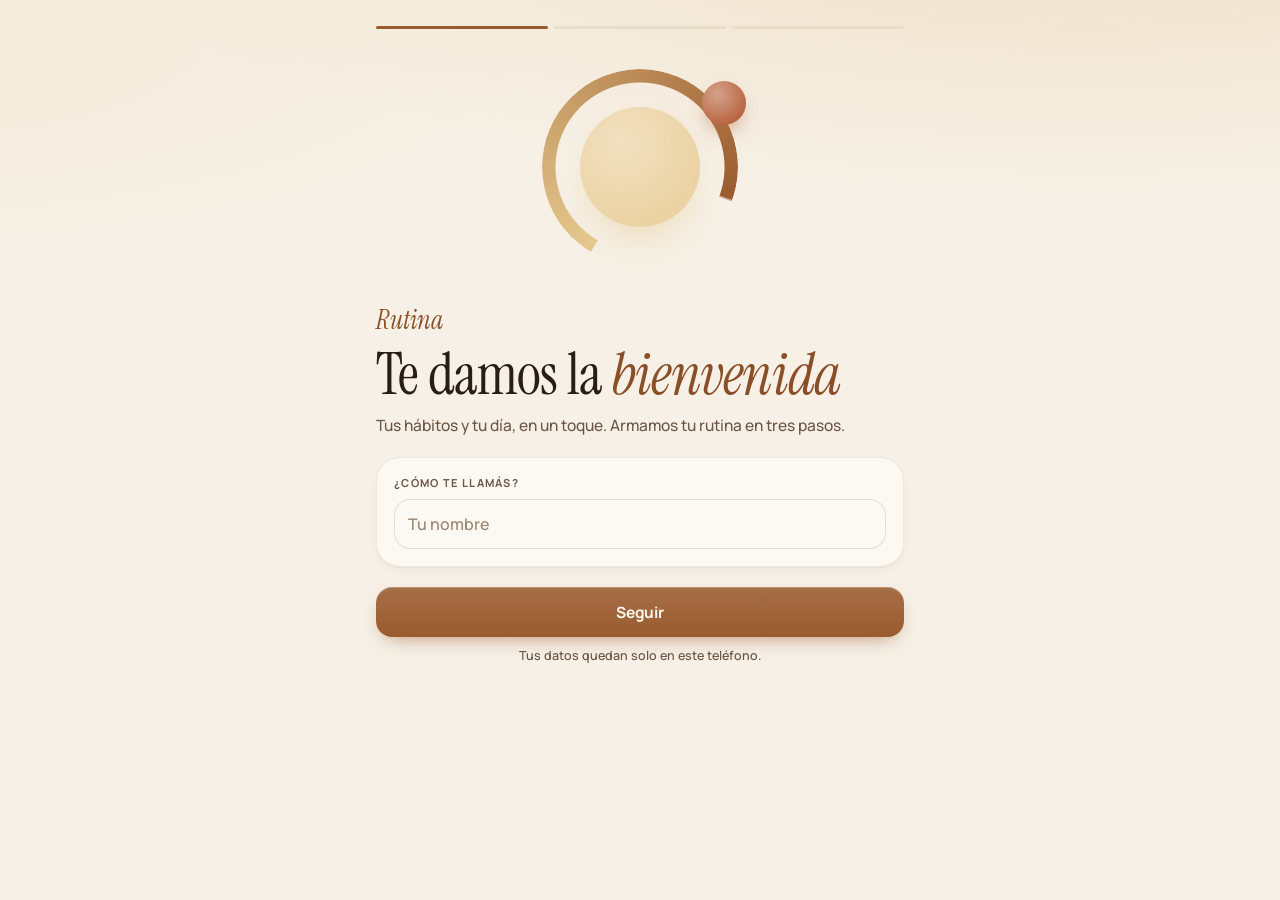
==== commit bbebfab2: "Tema Coñac por defecto: marfil, coñac y dorado - Nuevo tema por defecto "Coñac": fondo marfil/champa" ====
--- a/index.html
+++ b/index.html
@@ -5,8 +5,8 @@
 <meta name="viewport" content="width=device-width,initial-scale=1,viewport-fit=cover">
 <title>Rutina</title>
 <meta name="description" content="Tus hábitos y tu día, en un toque">
-<meta name="theme-color" content="#F3EEE5" media="(prefers-color-scheme: light)">
-<meta name="theme-color" content="#1A1815" media="(prefers-color-scheme: dark)">
+<meta name="theme-color" content="#F6F0E6" media="(prefers-color-scheme: light)">
+<meta name="theme-color" content="#1B1411" media="(prefers-color-scheme: dark)">
 <meta name="apple-mobile-web-app-capable" content="yes">
 <meta name="mobile-web-app-capable" content="yes">
 <meta name="apple-mobile-web-app-status-bar-style" content="default">
--- a/css/app.css
+++ b/css/app.css
@@ -1,40 +1,43 @@
-/* Rutina — estilos. Papel cálido, salvia y serif editorial.
+/* Rutina — estilos. Marfil cálido, coñac y serif editorial.
    Todo sale de variables: claro por defecto, oscuro con el sistema o elegido a mano,
-   y tres temas (Salvia, Rosa, Arena) que solo cambian colores. */
-
-/* ---------- Tokens: Salvia claro (por defecto) ---------- */
+   y cuatro temas (Coñac por defecto, Salvia, Rosa, Arena) que solo cambian colores. */
+
+/* ---------- Tokens: Coñac claro (por defecto) ---------- */
 :root {
-  --bg: #F3EEE5;
-  --bg-wash: #E4E8D6;
-  --surface: #FBF8F2;
-  --surface-2: #EFE9DE;
-  --surface-3: #E3DBCC;
-  --text: #2B2722;
-  --muted: #6B6358;
-  --faint: #978E80;
-  --line: #E2D9CA;
-  --hair: rgba(80, 64, 40, .09);
-  --accent: #546E4D;
-  --accent-fill: #5F7A57;
-  --accent-ink: #FBF8F2;
-  --accent-soft: #E0E6D3;
-  --ring-a: #C9D4B2;
-  --ring-b: #5F7A57;
-  --butter: #EED9A0;
-  --clay: #C98463;
-  --streak: #A9603F;
-  --dust: #B3A68F;
-  --dust-amt: 48%;
-  --cal: #BF5F55;
-  --now: #C46B4F;
-  --danger: #B1493E;
-  --shadow-sm: 0 1px 1px rgba(70, 52, 30, .04), 0 4px 14px -6px rgba(70, 52, 30, .10);
-  --shadow: 0 1px 2px rgba(70, 52, 30, .05), 0 12px 32px -14px rgba(70, 52, 30, .20);
-  --shadow-lg: 0 2px 6px rgba(50, 38, 22, .06), 0 24px 60px -20px rgba(50, 38, 22, .32);
-  --glass: rgba(251, 248, 242, .72);
+  --bg: #F6F0E6;
+  --bg-wash: #EFDDC2;
+  --surface: #FCF9F3;
+  --surface-2: #F2EADD;
+  --surface-3: #E7DBC9;
+  --text: #2A1D16;
+  --muted: #6B5646;
+  --faint: #9E8975;
+  --line: #E8DCCB;
+  --hair: rgba(96, 58, 28, .09);
+  --accent: #8A4F26;
+  --accent-fill: #9A5B2E;
+  --accent-ink: #FFF9F0;
+  --accent-soft: #F1E2CD;
+  --ring-a: #E6C98E;
+  --ring-b: #9A5B2E;
+  --butter: #EBD3A4;
+  --clay: #B8643F;
+  --streak: #9C4E28;
+  --dust: #B09A80;
+  --dust-amt: 40%;
+  --cal: #A4473F;
+  --now: #B5603A;
+  --danger: #A23B33;
+  /* Hábitos: cada color guardado se traduce a un tono tierra/joya apagado */
+  --h-verde: #7A7A43; --h-azul: #5D6F7C; --h-violeta: #7E3A47; --h-naranja: #B8643F;
+  --h-rosa: #A04E57; --h-dorado: #BE954F; --h-turquesa: #5E7D70; --h-gris: #8C7A69; --h-clase: #A9824F;
+  --shadow-sm: 0 1px 1px rgba(80, 48, 20, .04), 0 4px 14px -6px rgba(80, 48, 20, .11);
+  --shadow: 0 1px 2px rgba(80, 48, 20, .05), 0 12px 32px -14px rgba(80, 48, 20, .22);
+  --shadow-lg: 0 2px 6px rgba(60, 36, 16, .06), 0 24px 60px -20px rgba(60, 36, 16, .34);
+  --glass: rgba(252, 248, 241, .74);
   --glass-line: rgba(255, 255, 255, .7);
   --grain-o: .55;
-  --grain: url("data:image/svg+xml,%3Csvg xmlns='http://www.w3.org/2000/svg' width='160' height='160'%3E%3Cfilter id='n'%3E%3CfeTurbulence type='fractalNoise' baseFrequency='.9' numOctaves='3' stitchTiles='stitch'/%3E%3CfeColorMatrix values='0 0 0 0 .32 0 0 0 0 .25 0 0 0 0 .16 0 0 0 .22 0'/%3E%3C/filter%3E%3Crect width='100%25' height='100%25' filter='url(%23n)'/%3E%3C/svg%3E");
+  --grain: url("data:image/svg+xml,%3Csvg xmlns='http://www.w3.org/2000/svg' width='160' height='160'%3E%3Cfilter id='n'%3E%3CfeTurbulence type='fractalNoise' baseFrequency='.9' numOctaves='3' stitchTiles='stitch'/%3E%3CfeColorMatrix values='0 0 0 0 .34 0 0 0 0 .24 0 0 0 0 .14 0 0 0 .22 0'/%3E%3C/filter%3E%3Crect width='100%25' height='100%25' filter='url(%23n)'/%3E%3C/svg%3E");
   --radius: 24px;
   --radius-sm: 14px;
   --gutter: 16px;
@@ -45,12 +48,24 @@
   --ease: cubic-bezier(.22, .8, .24, 1);
   color-scheme: light;
 }
+/* Los otros temas no traducen los colores de hábito: los apagan hacia un tono tierra. */
+:root[data-palette] { --h-verde: initial; --h-azul: initial; --h-violeta: initial; --h-naranja: initial; --h-rosa: initial; --h-dorado: initial; --h-turquesa: initial; --h-gris: initial; --h-clase: initial; --dust-amt: 48%; }
+/* Salvia (claro) */
+:root[data-palette="salvia"] {
+  --bg: #F3EEE5; --bg-wash: #E4E8D6; --surface: #FBF8F2; --surface-2: #EFE9DE; --surface-3: #E3DBCC;
+  --text: #2B2722; --muted: #6B6358; --faint: #978E80; --line: #E2D9CA; --hair: rgba(80, 64, 40, .09);
+  --accent: #546E4D; --accent-fill: #5F7A57; --accent-ink: #FBF8F2; --accent-soft: #E0E6D3;
+  --ring-a: #C9D4B2; --ring-b: #5F7A57; --butter: #EED9A0; --clay: #C98463; --streak: #A9603F;
+  --dust: #B3A68F; --cal: #BF5F55; --now: #C46B4F; --danger: #B1493E;
+  --glass: rgba(251, 248, 242, .72);
+}
 /* Rosa pastel (claro) */
 :root[data-palette="rosa"] {
   --bg: #F6EEEA; --bg-wash: #F3DCD8; --surface: #FFFAF7; --surface-2: #F2E6E1; --surface-3: #E8D8D1;
   --text: #2E2526; --muted: #725F5E; --faint: #A08B88; --line: #EBDCD5; --hair: rgba(90, 50, 50, .09);
   --accent: #9A5560; --accent-fill: #A65F69; --accent-ink: #FFFAF7; --accent-soft: #F3DCDB;
-  --ring-a: #F0C9C3; --ring-b: #A65F69; --dust: #BFA59F; --streak: #A65A45;
+  --ring-a: #F0C9C3; --ring-b: #A65F69; --butter: #EED9A0; --clay: #C98463; --streak: #A65A45;
+  --dust: #BFA59F; --cal: #BF5F55; --now: #C46B4F; --danger: #B1493E;
   --glass: rgba(255, 250, 247, .72);
 }
 /* Arena y azul (claro) */
@@ -58,73 +73,106 @@
   --bg: #F1ECE2; --bg-wash: #DCE4EA; --surface: #FBF9F4; --surface-2: #ECE6DA; --surface-3: #DFD8CA;
   --text: #262A2E; --muted: #5F646A; --faint: #8F9295; --line: #E0D9CB; --hair: rgba(40, 50, 60, .09);
   --accent: #476583; --accent-fill: #52708E; --accent-ink: #FBF9F4; --accent-soft: #DCE5EC;
-  --ring-a: #C5D4E0; --ring-b: #52708E; --dust: #A9A496;
+  --ring-a: #C5D4E0; --ring-b: #52708E; --butter: #EED9A0; --clay: #C98463; --streak: #A9603F;
+  --dust: #A9A496; --cal: #BF5F55; --now: #C46B4F; --danger: #B1493E;
   --glass: rgba(251, 249, 244, .72);
 }
 
 /* ---------- Oscuro (sistema) ---------- */
 @media (prefers-color-scheme: dark) {
   :root:not([data-theme="light"]) {
+    --bg: #1B1411; --bg-wash: #3A2818; --surface: #251C17; --surface-2: #2E231D; --surface-3: #3C2F27;
+    --text: #F4E9DA; --muted: #BCA893; --faint: #8E7A68; --line: #3A2C24; --hair: rgba(255, 228, 190, .07);
+    --accent: #DDB97F; --accent-fill: #D2AA6C; --accent-ink: #1B1411; --accent-soft: #3A2B1C;
+    --ring-a: #7A5630; --ring-b: #EED29A; --butter: #6B5330; --clay: #D58D68; --streak: #E5A57A;
+    --dust: #8E7D6C; --dust-amt: 42%; --cal: #E08F84; --now: #E3A06F; --danger: #F0917F;
+    --h-verde: #A9A66C; --h-azul: #8EA2B0; --h-violeta: #C07885; --h-naranja: #D58D68;
+    --h-rosa: #CF8890; --h-dorado: #D9B576; --h-turquesa: #8DAE9F; --h-gris: #A9978A; --h-clase: #CBA66E;
+    --shadow-sm: 0 1px 1px rgba(0, 0, 0, .25), 0 6px 16px -8px rgba(0, 0, 0, .5);
+    --shadow: 0 1px 2px rgba(0, 0, 0, .3), 0 14px 34px -14px rgba(0, 0, 0, .6);
+    --shadow-lg: 0 2px 6px rgba(0, 0, 0, .3), 0 24px 60px -18px rgba(0, 0, 0, .7);
+    --glass: rgba(39, 29, 23, .74); --glass-line: rgba(255, 228, 190, .08);
+    --grain-o: .5;
+    --grain: url("data:image/svg+xml,%3Csvg xmlns='http://www.w3.org/2000/svg' width='160' height='160'%3E%3Cfilter id='n'%3E%3CfeTurbulence type='fractalNoise' baseFrequency='.9' numOctaves='3' stitchTiles='stitch'/%3E%3CfeColorMatrix values='0 0 0 0 1 0 0 0 0 .92 0 0 0 0 .8 0 0 0 .09 0'/%3E%3C/filter%3E%3Crect width='100%25' height='100%25' filter='url(%23n)'/%3E%3C/svg%3E");
+    color-scheme: dark;
+  }
+  :root[data-palette]:not([data-theme="light"]) { --h-verde: initial; --h-azul: initial; --h-violeta: initial; --h-naranja: initial; --h-rosa: initial; --h-dorado: initial; --h-turquesa: initial; --h-gris: initial; --h-clase: initial; }
+  :root[data-palette="salvia"]:not([data-theme="light"]) {
     --bg: #1A1815; --bg-wash: #2A3024; --surface: #24211D; --surface-2: #2D2924; --surface-3: #3A352E;
     --text: #F1EADF; --muted: #B5AB9B; --faint: #8A8172; --line: #38322A; --hair: rgba(255, 240, 220, .07);
     --accent: #B4C79C; --accent-fill: #A9BE90; --accent-ink: #1A1815; --accent-soft: #2E3528;
     --ring-a: #4F6248; --ring-b: #C2D4A8; --butter: #6E5E36; --clay: #D9987A; --streak: #E3A07F;
-    --dust: #9A9080; --dust-amt: 48%; --cal: #E59488; --now: #E59278; --danger: #F0917F;
-    --shadow-sm: 0 1px 1px rgba(0, 0, 0, .25), 0 6px 16px -8px rgba(0, 0, 0, .5);
-    --shadow: 0 1px 2px rgba(0, 0, 0, .3), 0 14px 34px -14px rgba(0, 0, 0, .6);
-    --shadow-lg: 0 2px 6px rgba(0, 0, 0, .3), 0 24px 60px -18px rgba(0, 0, 0, .7);
-    --glass: rgba(36, 33, 29, .72); --glass-line: rgba(255, 240, 220, .08);
-    --grain-o: .5;
-    --grain: url("data:image/svg+xml,%3Csvg xmlns='http://www.w3.org/2000/svg' width='160' height='160'%3E%3Cfilter id='n'%3E%3CfeTurbulence type='fractalNoise' baseFrequency='.9' numOctaves='3' stitchTiles='stitch'/%3E%3CfeColorMatrix values='0 0 0 0 1 0 0 0 0 .95 0 0 0 0 .88 0 0 0 .09 0'/%3E%3C/filter%3E%3Crect width='100%25' height='100%25' filter='url(%23n)'/%3E%3C/svg%3E");
-    color-scheme: dark;
+    --dust: #9A9080; --cal: #E59488; --now: #E59278;
+    --glass: rgba(36, 33, 29, .72);
   }
   :root[data-palette="rosa"]:not([data-theme="light"]) {
     --bg: #1C1617; --bg-wash: #3A2629; --surface: #272022; --surface-2: #30282A; --surface-3: #3E3436;
-    --text: #F6EAE8; --muted: #BCA7A5; --faint: #8F7C7A; --line: #3A2F31;
+    --text: #F6EAE8; --muted: #BCA7A5; --faint: #8F7C7A; --line: #3A2F31; --hair: rgba(255, 230, 230, .07);
     --accent: #E3A9AE; --accent-fill: #DB9EA4; --accent-ink: #1C1617; --accent-soft: #3B2B2E;
-    --ring-a: #6A4549; --ring-b: #EDB9BC; --dust: #8F7F7C;
+    --ring-a: #6A4549; --ring-b: #EDB9BC; --butter: #6E5E36; --dust: #8F7F7C; --cal: #E59488; --now: #E59278;
     --glass: rgba(39, 32, 34, .72);
   }
   :root[data-palette="arena"]:not([data-theme="light"]) {
     --bg: #19191A; --bg-wash: #222D37; --surface: #222324; --surface-2: #2B2C2D; --surface-3: #38393A;
-    --text: #EEEBE5; --muted: #ADAAA3; --faint: #85837E; --line: #343535;
+    --text: #EEEBE5; --muted: #ADAAA3; --faint: #85837E; --line: #343535; --hair: rgba(230, 240, 255, .07);
     --accent: #A9C0D6; --accent-fill: #9DB5CD; --accent-ink: #19191A; --accent-soft: #263240;
-    --ring-a: #3E5266; --ring-b: #B5CBDF; --dust: #85827B;
+    --ring-a: #3E5266; --ring-b: #B5CBDF; --butter: #6E5E36; --dust: #85827B; --cal: #E59488; --now: #E59278;
     --glass: rgba(34, 35, 36, .72);
   }
 }
+
 /* ---------- Oscuro (elegido a mano) ---------- */
 :root[data-theme="dark"] {
+  --bg: #1B1411; --bg-wash: #3A2818; --surface: #251C17; --surface-2: #2E231D; --surface-3: #3C2F27;
+  --text: #F4E9DA; --muted: #BCA893; --faint: #8E7A68; --line: #3A2C24; --hair: rgba(255, 228, 190, .07);
+  --accent: #DDB97F; --accent-fill: #D2AA6C; --accent-ink: #1B1411; --accent-soft: #3A2B1C;
+  --ring-a: #7A5630; --ring-b: #EED29A; --butter: #6B5330; --clay: #D58D68; --streak: #E5A57A;
+  --dust: #8E7D6C; --dust-amt: 42%; --cal: #E08F84; --now: #E3A06F; --danger: #F0917F;
+  --h-verde: #A9A66C; --h-azul: #8EA2B0; --h-violeta: #C07885; --h-naranja: #D58D68;
+  --h-rosa: #CF8890; --h-dorado: #D9B576; --h-turquesa: #8DAE9F; --h-gris: #A9978A; --h-clase: #CBA66E;
+  --shadow-sm: 0 1px 1px rgba(0, 0, 0, .25), 0 6px 16px -8px rgba(0, 0, 0, .5);
+  --shadow: 0 1px 2px rgba(0, 0, 0, .3), 0 14px 34px -14px rgba(0, 0, 0, .6);
+  --shadow-lg: 0 2px 6px rgba(0, 0, 0, .3), 0 24px 60px -18px rgba(0, 0, 0, .7);
+  --glass: rgba(39, 29, 23, .74); --glass-line: rgba(255, 228, 190, .08);
+  --grain-o: .5;
+  --grain: url("data:image/svg+xml,%3Csvg xmlns='http://www.w3.org/2000/svg' width='160' height='160'%3E%3Cfilter id='n'%3E%3CfeTurbulence type='fractalNoise' baseFrequency='.9' numOctaves='3' stitchTiles='stitch'/%3E%3CfeColorMatrix values='0 0 0 0 1 0 0 0 0 .92 0 0 0 0 .8 0 0 0 .09 0'/%3E%3C/filter%3E%3Crect width='100%25' height='100%25' filter='url(%23n)'/%3E%3C/svg%3E");
+  color-scheme: dark;
+}
+:root[data-theme="dark"][data-palette] { --h-verde: initial; --h-azul: initial; --h-violeta: initial; --h-naranja: initial; --h-rosa: initial; --h-dorado: initial; --h-turquesa: initial; --h-gris: initial; --h-clase: initial; }
+:root[data-theme="dark"][data-palette="salvia"] {
   --bg: #1A1815; --bg-wash: #2A3024; --surface: #24211D; --surface-2: #2D2924; --surface-3: #3A352E;
   --text: #F1EADF; --muted: #B5AB9B; --faint: #8A8172; --line: #38322A; --hair: rgba(255, 240, 220, .07);
   --accent: #B4C79C; --accent-fill: #A9BE90; --accent-ink: #1A1815; --accent-soft: #2E3528;
   --ring-a: #4F6248; --ring-b: #C2D4A8; --butter: #6E5E36; --clay: #D9987A; --streak: #E3A07F;
-  --dust: #9A9080; --dust-amt: 48%; --cal: #E59488; --now: #E59278; --danger: #F0917F;
-  --shadow-sm: 0 1px 1px rgba(0, 0, 0, .25), 0 6px 16px -8px rgba(0, 0, 0, .5);
-  --shadow: 0 1px 2px rgba(0, 0, 0, .3), 0 14px 34px -14px rgba(0, 0, 0, .6);
-  --shadow-lg: 0 2px 6px rgba(0, 0, 0, .3), 0 24px 60px -18px rgba(0, 0, 0, .7);
-  --glass: rgba(36, 33, 29, .72); --glass-line: rgba(255, 240, 220, .08);
-  --grain-o: .5;
-  --grain: url("data:image/svg+xml,%3Csvg xmlns='http://www.w3.org/2000/svg' width='160' height='160'%3E%3Cfilter id='n'%3E%3CfeTurbulence type='fractalNoise' baseFrequency='.9' numOctaves='3' stitchTiles='stitch'/%3E%3CfeColorMatrix values='0 0 0 0 1 0 0 0 0 .95 0 0 0 0 .88 0 0 0 .09 0'/%3E%3C/filter%3E%3Crect width='100%25' height='100%25' filter='url(%23n)'/%3E%3C/svg%3E");
-  color-scheme: dark;
+  --dust: #9A9080; --cal: #E59488; --now: #E59278;
+  --glass: rgba(36, 33, 29, .72);
 }
 :root[data-theme="dark"][data-palette="rosa"] {
   --bg: #1C1617; --bg-wash: #3A2629; --surface: #272022; --surface-2: #30282A; --surface-3: #3E3436;
-  --text: #F6EAE8; --muted: #BCA7A5; --faint: #8F7C7A; --line: #3A2F31;
+  --text: #F6EAE8; --muted: #BCA7A5; --faint: #8F7C7A; --line: #3A2F31; --hair: rgba(255, 230, 230, .07);
   --accent: #E3A9AE; --accent-fill: #DB9EA4; --accent-ink: #1C1617; --accent-soft: #3B2B2E;
-  --ring-a: #6A4549; --ring-b: #EDB9BC; --dust: #8F7F7C;
+  --ring-a: #6A4549; --ring-b: #EDB9BC; --butter: #6E5E36; --dust: #8F7F7C; --cal: #E59488; --now: #E59278;
   --glass: rgba(39, 32, 34, .72);
 }
 :root[data-theme="dark"][data-palette="arena"] {
   --bg: #19191A; --bg-wash: #222D37; --surface: #222324; --surface-2: #2B2C2D; --surface-3: #38393A;
-  --text: #EEEBE5; --muted: #ADAAA3; --faint: #85837E; --line: #343535;
+  --text: #EEEBE5; --muted: #ADAAA3; --faint: #85837E; --line: #343535; --hair: rgba(230, 240, 255, .07);
   --accent: #A9C0D6; --accent-fill: #9DB5CD; --accent-ink: #19191A; --accent-soft: #263240;
-  --ring-a: #3E5266; --ring-b: #B5CBDF; --dust: #85827B;
+  --ring-a: #3E5266; --ring-b: #B5CBDF; --butter: #6E5E36; --dust: #85827B; --cal: #E59488; --now: #E59278;
   --glass: rgba(34, 35, 36, .72);
 }
 
-/* Color de cada hábito, apagado hacia un tono tierra (los datos guardan el color vivo). */
+/* Color de cada hábito: los datos guardan el color vivo; acá se traduce al tono del tema. */
 * { --cc: color-mix(in oklab, var(--c, var(--accent-fill)) calc(100% - var(--dust-amt)), var(--dust)); }
+[style*="#2F9E62" i], [style*="#2F9E62" i] * { --cc: var(--h-verde, color-mix(in oklab, var(--c, var(--accent-fill)) calc(100% - var(--dust-amt)), var(--dust))); }
+[style*="#2B7FD9" i], [style*="#2B7FD9" i] * { --cc: var(--h-azul, color-mix(in oklab, var(--c, var(--accent-fill)) calc(100% - var(--dust-amt)), var(--dust))); }
+[style*="#8B5CF6" i], [style*="#8B5CF6" i] * { --cc: var(--h-violeta, color-mix(in oklab, var(--c, var(--accent-fill)) calc(100% - var(--dust-amt)), var(--dust))); }
+[style*="#E07B39" i], [style*="#E07B39" i] * { --cc: var(--h-naranja, color-mix(in oklab, var(--c, var(--accent-fill)) calc(100% - var(--dust-amt)), var(--dust))); }
+[style*="#D94F70" i], [style*="#D94F70" i] * { --cc: var(--h-rosa, color-mix(in oklab, var(--c, var(--accent-fill)) calc(100% - var(--dust-amt)), var(--dust))); }
+[style*="#C9A227" i], [style*="#C9A227" i] * { --cc: var(--h-dorado, color-mix(in oklab, var(--c, var(--accent-fill)) calc(100% - var(--dust-amt)), var(--dust))); }
+[style*="#14A3A3" i], [style*="#14A3A3" i] * { --cc: var(--h-turquesa, color-mix(in oklab, var(--c, var(--accent-fill)) calc(100% - var(--dust-amt)), var(--dust))); }
+[style*="#6B7280" i], [style*="#6B7280" i] * { --cc: var(--h-gris, color-mix(in oklab, var(--c, var(--accent-fill)) calc(100% - var(--dust-amt)), var(--dust))); }
+[style*="#8FB21C" i], [style*="#8FB21C" i] * { --cc: var(--h-clase, color-mix(in oklab, var(--c, var(--accent-fill)) calc(100% - var(--dust-amt)), var(--dust))); }
 
 /* ---------- Base ---------- */
 * { box-sizing: border-box; }
@@ -244,7 +292,7 @@
     radial-gradient(120% 120% at 0% 0%, color-mix(in srgb, var(--accent-soft) 85%, transparent), transparent 55%),
     radial-gradient(80% 90% at 110% 110%, color-mix(in srgb, var(--butter) 30%, transparent), transparent 60%),
     var(--surface);
-  box-shadow: var(--shadow), inset 0 0 0 1px var(--hair);
+  box-shadow: var(--shadow), inset 0 0 0 1px color-mix(in srgb, var(--ring-a) 45%, transparent);
 }
 .hero > .grow { display: contents; }
 .hero .ring { grid-row: 1 / span 2; }
@@ -267,7 +315,7 @@
   background: color-mix(in srgb, var(--surface) 70%, transparent); border-radius: 999px; padding: 7px 12px 7px 10px;
   box-shadow: inset 0 0 0 1px var(--hair);
 }
-.next i { width: 7px; height: 7px; border-radius: 50%; flex: none; filter: saturate(.55); box-shadow: 0 0 0 3px color-mix(in srgb, var(--surface-3) 60%, transparent); }
+.next i { width: 7px; height: 7px; border-radius: 50%; flex: none; filter: sepia(.45) saturate(.7); box-shadow: 0 0 0 3px color-mix(in srgb, var(--surface-3) 60%, transparent); }
 .next span { overflow: hidden; text-overflow: ellipsis; white-space: nowrap; }
 
 /* ---------- Hábitos ---------- */
@@ -293,10 +341,10 @@
   transition: background-color .3s var(--ease), box-shadow .3s var(--ease), transform .3s var(--spring);
 }
 .check svg { width: 16px; height: 16px; stroke: var(--accent-ink); stroke-width: 2.6; fill: none; stroke-linecap: round; stroke-linejoin: round; stroke-dasharray: 24; stroke-dashoffset: 24; }
-.check::after { content: ""; position: absolute; inset: 0; border-radius: 50%; box-shadow: 0 0 0 2px var(--cc); opacity: 0; pointer-events: none; }
+.check::after { content: ""; position: absolute; inset: 0; border-radius: 50%; box-shadow: 0 0 0 2px var(--accent-fill); opacity: 0; pointer-events: none; }
 .habit.done { background: color-mix(in oklab, var(--cc) 10%, var(--surface)); box-shadow: inset 0 0 0 1px color-mix(in oklab, var(--cc) 16%, transparent); }
-.habit.done .check { background: var(--cc); box-shadow: 0 4px 12px -3px color-mix(in oklab, var(--cc) 70%, transparent); }
-.habit.done .check svg { stroke: #FFFDF8; stroke-dashoffset: 0; }
+.habit.done .check { background: linear-gradient(140deg, color-mix(in oklab, var(--accent-fill) 55%, var(--ring-a)), var(--accent-fill) 70%); box-shadow: 0 4px 12px -3px color-mix(in oklab, var(--accent-fill) 70%, transparent), inset 0 1px 0 rgba(255, 255, 255, .3); }
+.habit.done .check svg { stroke: var(--accent-ink); stroke-dashoffset: 0; }
 .habit.done .name { color: var(--muted); }
 .habit.pop .check { animation: pop .55s var(--spring); }
 .habit.pop .check svg { transition: stroke-dashoffset .4s .12s ease-out; }
@@ -356,7 +404,7 @@
   padding: 0 14px; font-size: 13px; font-weight: 650; display: inline-flex; align-items: center; gap: 7px; color: var(--text);
 }
 button.chip { min-height: 44px; }
-.chip i { width: 7px; height: 7px; border-radius: 50%; filter: saturate(.55); }
+.chip i { width: 7px; height: 7px; border-radius: 50%; filter: sepia(.45) saturate(.7); }
 .chip.on { background: var(--accent-fill); color: var(--accent-ink); box-shadow: none; }
 .timeline {
   position: relative; background: var(--surface); border-radius: 28px; padding: 16px 10px 16px 0;
@@ -493,14 +541,15 @@
 .help { font-size: 12.5px; color: var(--muted); margin: 10px 6px 0; line-height: 1.5; font-weight: 550; }
 
 /* Temas */
-.temas { display: grid; grid-template-columns: repeat(3, 1fr); gap: 8px; }
+.temas { display: grid; grid-template-columns: repeat(4, minmax(0, 1fr)); gap: 6px; }
 .tema {
   border: 0; background: var(--surface-2); border-radius: 18px; padding: 10px 6px 9px; min-height: 44px;
   display: grid; justify-items: center; gap: 6px; font-size: 12.5px; font-weight: 700; color: var(--muted);
   box-shadow: inset 0 0 0 1px var(--hair); transition: box-shadow .25s, color .2s, transform .2s var(--spring);
 }
 .tema:active { transform: scale(.96); }
-.tema i { width: 40px; height: 40px; border-radius: 50%; box-shadow: inset 0 0 0 1px rgba(0, 0, 0, .06), 0 2px 6px -2px rgba(0, 0, 0, .2); }
+.tema i { width: 36px; height: 36px; border-radius: 50%; box-shadow: inset 0 0 0 1px rgba(0, 0, 0, .06), 0 2px 6px -2px rgba(0, 0, 0, .2); }
+.tema[data-p="cognac"] i { background: conic-gradient(from 200deg, #9A5B2E 0 33%, #E6C98E 0 66%, #F6F0E6 0); }
 .tema[data-p="salvia"] i { background: conic-gradient(from 200deg, #5F7A57 0 33%, #C9D4B2 0 66%, #F3EEE5 0); }
 .tema[data-p="rosa"] i { background: conic-gradient(from 200deg, #A65F69 0 33%, #F0C9C3 0 66%, #F6EEEA 0); }
 .tema[data-p="arena"] i { background: conic-gradient(from 200deg, #52708E 0 33%, #C5D4E0 0 66%, #F1ECE2 0); }
@@ -560,6 +609,7 @@
 .next.cal { background: color-mix(in srgb, var(--cal) 9%, var(--surface)); }
 .next.cal i { background: var(--cal) !important; filter: none; }
 .next + .next { margin-top: 6px; }
+.next:not(.cal) i { background: var(--accent-fill) !important; filter: none; }
 .quick { display: flex; gap: 8px; margin-bottom: 12px; }
 .quick .input { flex: 1; min-width: 0; border-radius: 999px; padding: 0 20px; background: var(--surface); }
 .quick .btn { min-width: 50px; min-height: 50px; padding: 0; justify-content: center; border-radius: 50%; }
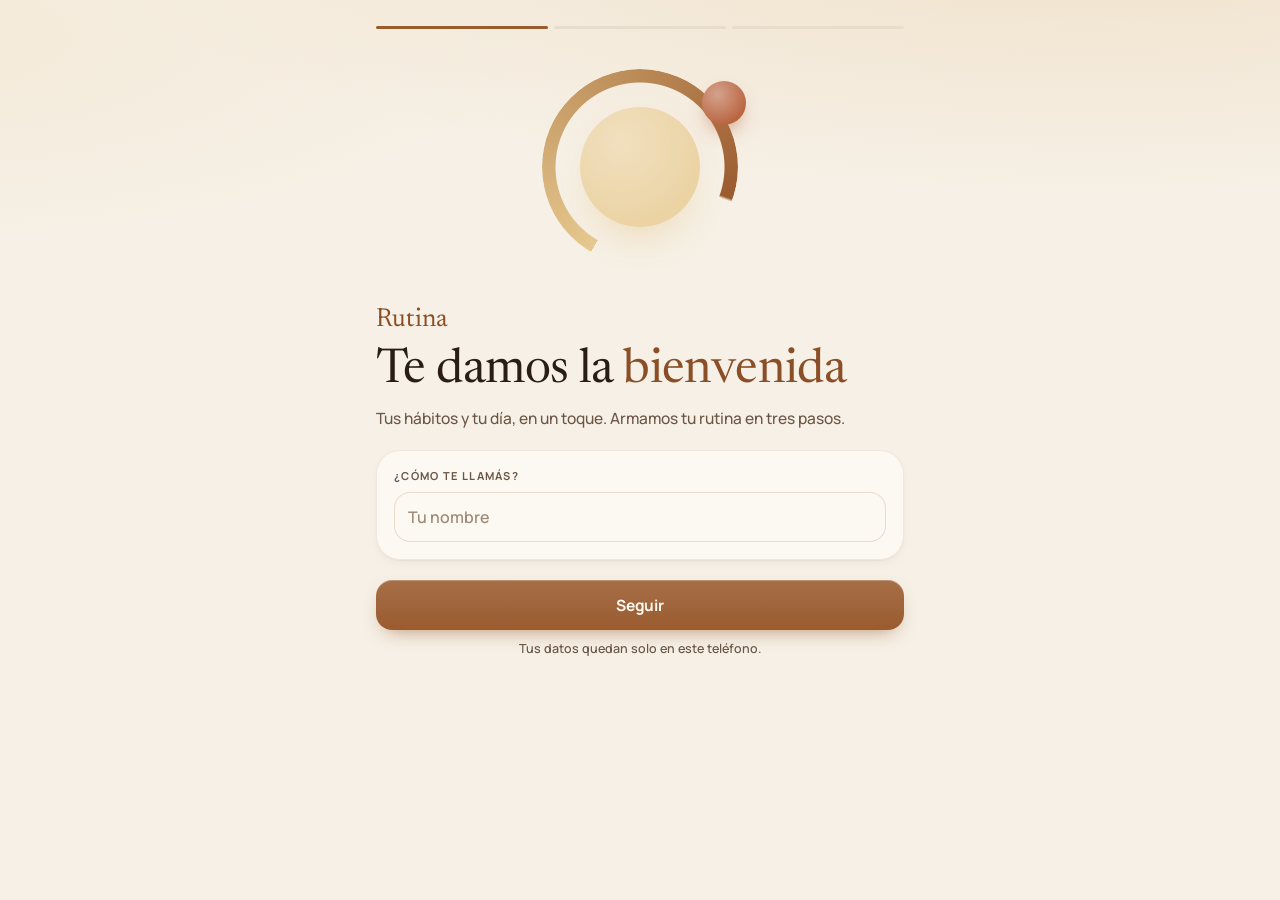
==== commit 46bf910a: "Tareas y Gastos, barra de 5 pestañas y serif sin cursiva - Tareas: agregar con texto ("llamar a Ari " ====
--- a/index.html
+++ b/index.html
@@ -16,7 +16,7 @@
 <link rel="apple-touch-icon" href="icons/icono-180.png">
 <link rel="preconnect" href="https://fonts.googleapis.com">
 <link rel="preconnect" href="https://fonts.gstatic.com" crossorigin>
-<link rel="stylesheet" href="https://fonts.googleapis.com/css2?family=Instrument+Serif:ital@0;1&family=Manrope:wght@400..800&display=swap">
+<link rel="stylesheet" href="https://fonts.googleapis.com/css2?family=Newsreader:opsz,wght@6..72,300..600&family=Manrope:wght@400..800&display=swap">
 <link rel="stylesheet" href="css/app.css">
 </head>
 <body>
--- a/css/app.css
+++ b/css/app.css
@@ -42,7 +42,7 @@
   --radius-sm: 14px;
   --gutter: 16px;
   --tabs-h: 64px;
-  --serif: "Instrument Serif", "Iowan Old Style", "Palatino Linotype", Palatino, "Book Antiqua", Georgia, serif;
+  --serif: "Newsreader", "Iowan Old Style", "Palatino Linotype", Palatino, "Book Antiqua", Georgia, serif;
   --font: "Manrope", -apple-system, BlinkMacSystemFont, "SF Pro Text", "Segoe UI", Roboto, "Helvetica Neue", Arial, sans-serif;
   --spring: cubic-bezier(.2, 1.12, .32, 1);
   --ease: cubic-bezier(.22, .8, .24, 1);
@@ -208,13 +208,13 @@
 .head { position: relative; margin: 2px 0 20px; }
 .head .eyebrow { padding-right: 84px; }
 .head h1 {
-  font-family: var(--serif); font-weight: 400; font-size: 44px; line-height: 1.02;
+  font-family: var(--serif); font-weight: 400; font-size: 39px; line-height: 1.05;
   letter-spacing: -.012em; margin: 10px 0 0; text-wrap: balance;
 }
-.head h1 em { font-style: italic; color: var(--accent); }
-.intencion { font-family: var(--serif); font-style: italic; font-size: 19px; line-height: 1.3; color: var(--muted); margin: 8px 0 0; }
+.head h1 em { font-style: normal; color: var(--accent); }
+.intencion { font-family: var(--serif); font-size: 18px; line-height: 1.3; color: var(--muted); margin: 8px 0 0; }
 .eyebrow { font-size: 11.5px; color: var(--muted); font-weight: 700; letter-spacing: .14em; text-transform: uppercase; }
-.brand { font-family: var(--serif); font-style: italic; font-size: 22px; line-height: 1; font-weight: 400; color: var(--accent); letter-spacing: 0; }
+.brand { font-family: var(--serif); font-size: 20px; line-height: 1; font-weight: 400; color: var(--accent); letter-spacing: 0; }
 .head .brand { position: absolute; right: 0; top: -4px; }
 .card {
   background: var(--surface); border-radius: var(--radius); box-shadow: var(--shadow-sm), inset 0 0 0 1px var(--hair);
@@ -222,7 +222,7 @@
 }
 .section-t {
   display: flex; align-items: center; gap: 12px; margin: 30px 2px 12px;
-  font-family: var(--serif); font-style: italic; font-weight: 400; font-size: 24px; line-height: 1.1; color: var(--text);
+  font-family: var(--serif); font-weight: 400; font-size: 22px; line-height: 1.1; color: var(--text); letter-spacing: -.01em;
 }
 .section-t::after { content: ""; order: 1; flex: 1; min-width: 16px; height: 1px; background: linear-gradient(90deg, var(--line), transparent); }
 .section-t small {
@@ -238,7 +238,7 @@
 .tabs {
   position: fixed; z-index: 20; left: var(--gutter); right: var(--gutter); max-width: 400px; margin: 0 auto;
   bottom: max(12px, calc(env(safe-area-inset-bottom) - 8px));
-  display: grid; grid-template-columns: repeat(4, 1fr); height: var(--tabs-h); padding: 6px;
+  display: grid; grid-template-columns: repeat(5, minmax(0, 1fr)); height: var(--tabs-h); padding: 6px;
   background: var(--glass); border-radius: 999px;
   -webkit-backdrop-filter: blur(22px) saturate(1.5); backdrop-filter: blur(22px) saturate(1.5);
   box-shadow: var(--shadow-lg), inset 0 0 0 1px var(--glass-line), 0 0 0 1px var(--hair);
@@ -303,7 +303,7 @@
 .ring .rg-b { stop-color: var(--ring-b); }
 .ring .fgc { transition: stroke-dashoffset 1s var(--ease); filter: drop-shadow(0 2px 4px color-mix(in srgb, var(--ring-b) 30%, transparent)); }
 .ring .lbl { position: absolute; inset: 0; display: grid; place-items: center; text-align: center; }
-.ring .lbl b { font-family: var(--serif); font-weight: 400; font-size: 46px; line-height: .9; letter-spacing: -.02em; display: block; }
+.ring .lbl b { font-family: var(--serif); font-weight: 400; font-size: 40px; line-height: .9; letter-spacing: -.03em; display: block; }
 .ring .lbl b small { font-size: 22px; color: var(--muted); letter-spacing: 0; margin-left: 1px; }
 .ring .lbl span { font-size: 10.5px; font-weight: 700; letter-spacing: .16em; text-transform: uppercase; color: var(--muted); display: block; margin-top: 5px; }
 .hero h2 { align-self: end; font-family: var(--serif); font-weight: 400; font-size: 34px; line-height: 1; margin: 0 0 6px; letter-spacing: -.005em; }
@@ -621,7 +621,7 @@
 .linkish { border: 0; background: none; padding: 0; color: var(--accent); font-weight: 700; text-decoration: underline; text-underline-offset: 2px; font-size: inherit; }
 .set-row.stack { flex-direction: column; align-items: stretch; gap: 10px; padding-top: 14px; padding-bottom: 14px; }
 .set-row .seg { flex: none; }
-.heard { margin-top: -8px; font-family: var(--serif); font-size: 19px; font-style: italic; }
+.heard { margin-top: -8px; font-family: var(--serif); font-size: 19px; }
 .cal-title { display: flex; align-items: center; min-width: 0; }
 .cal-title .ci { width: 22px; height: 22px; margin-right: 10px; }
 .cal-notice { background: color-mix(in srgb, var(--cal) 9%, var(--surface)); }
@@ -634,10 +634,10 @@
 .ob-pasos i.on { background: var(--accent-fill); }
 .ob-head { margin-bottom: 20px; }
 .ob-head .brand { font-size: 26px; margin-bottom: 14px; }
-.ob-head h1 { font-family: var(--serif); font-weight: 400; font-size: 46px; line-height: 1; letter-spacing: -.012em; margin: 0 0 12px; text-wrap: balance; }
-.ob-head h1 em { font-style: italic; color: var(--accent); }
+.ob-head h1 { font-family: var(--serif); font-weight: 400; font-size: 40px; line-height: 1.05; letter-spacing: -.012em; margin: 0 0 12px; text-wrap: balance; }
+.ob-head h1 em { font-style: normal; color: var(--accent); }
 .ob-head p { margin: 0; font-size: 15.5px; line-height: 1.5; }
-.ob-intro h1 { font-size: 58px; line-height: .95; }
+.ob-intro h1 { font-size: 48px; line-height: 1; }
 .ob-arte { position: relative; height: 230px; margin: 0 0 22px; }
 .ob-arte i { position: absolute; border-radius: 50%; }
 .ob-arte i:nth-child(1) {
@@ -688,3 +688,115 @@
 .aviso-h { margin-top: 16px; }
 .aviso-h .set-list { box-shadow: inset 0 0 0 1px var(--line); }
 .set-row .icon-btn + .icon-btn { margin-left: -10px; }
+
+/* ---------- Más (Semana / Ajustes) ---------- */
+.masnav { margin: 0 0 18px; }
+
+/* ---------- Tareas ---------- */
+.tlist { display: grid; grid-template-columns: minmax(0, 1fr); gap: 8px; }
+.task {
+  display: flex; align-items: center; background: var(--surface); border-radius: 20px; min-height: 62px; padding-right: 6px;
+  box-shadow: var(--shadow-sm), inset 0 0 0 1px var(--hair); transition: background-color .4s var(--ease), opacity .3s;
+}
+.task .tcheck { flex: none; width: 54px; min-height: 58px; border: 0; background: none; display: grid; place-items: center; padding: 0; }
+.task .check { width: 26px; height: 26px; }
+.task .check svg { width: 14px; height: 14px; }
+.task .tbody { flex: 1; min-width: 0; border: 0; background: none; text-align: left; padding: 10px 4px 10px 0; min-height: 58px; display: flex; flex-direction: column; justify-content: center; }
+.task .name { font-weight: 650; font-size: 15px; letter-spacing: -.01em; overflow: hidden; text-overflow: ellipsis; white-space: nowrap; display: block; transition: color .3s; }
+.task .meta { display: flex; flex-wrap: wrap; gap: 2px 10px; font-size: 12px; font-weight: 600; color: var(--muted); margin-top: 2px; }
+.task .lista { color: var(--accent); }
+.task .star { font-style: normal; color: var(--accent-fill); margin-right: 6px; font-size: 12px; vertical-align: 1px; }
+.task.alta { box-shadow: var(--shadow-sm), inset 0 0 0 1px color-mix(in srgb, var(--ring-a) 55%, transparent); }
+.task.vieja { background: color-mix(in srgb, var(--butter) 16%, var(--surface)); }
+.task .vieja-t { color: var(--streak); }
+.task.done { background: transparent; box-shadow: inset 0 0 0 1px var(--hair); }
+.task.done .name { color: var(--muted); text-decoration: line-through; text-decoration-thickness: 1px; text-decoration-color: color-mix(in srgb, var(--muted) 60%, transparent); }
+.task.done .check { background: linear-gradient(140deg, color-mix(in oklab, var(--accent-fill) 55%, var(--ring-a)), var(--accent-fill) 70%); box-shadow: none; }
+.task.done .check svg { stroke: var(--accent-ink); stroke-dashoffset: 0; }
+.task.pop .check { animation: pop .55s var(--spring); }
+.task.pop .check svg { transition: stroke-dashoffset .4s .12s ease-out; }
+.task.pop .check::after { animation: ripple .8s .05s ease-out; }
+.chip.mini { min-height: 44px; padding: 0 10px 0 14px; font-size: 12.5px; gap: 2px; background: var(--surface); flex: none; }
+.chip.mini svg { width: 15px; height: 15px; stroke-width: 1.8; }
+.filtros { flex-wrap: nowrap; overflow-x: auto; margin: 0 calc(-1 * var(--gutter)) 6px; padding: 2px var(--gutter) 8px; scrollbar-width: none; }
+.filtros::-webkit-scrollbar { display: none; }
+.filtros .chip { flex: none; }
+.chips.pick { margin-bottom: 8px; }
+.chips.pick .chip { min-height: 44px; }
+.chips.pick .chip[aria-pressed="true"] { background: var(--accent-fill); color: var(--accent-ink); box-shadow: none; }
+.tasks-hoy { padding: 16px 14px 8px; }
+.tasks-h { display: flex; align-items: baseline; justify-content: space-between; margin: 0 4px 10px; }
+.tasks-h h3 { margin: 0; font-family: var(--serif); font-weight: 400; font-size: 24px; line-height: 1; }
+.tasks-hoy .task { box-shadow: none; background: var(--surface-2); border-radius: 16px; min-height: 54px; }
+.tasks-hoy .task .tbody, .tasks-hoy .task .tcheck { min-height: 52px; }
+.tasks-hoy .task.vieja { background: color-mix(in srgb, var(--butter) 22%, var(--surface-2)); }
+.tasks-hoy .task.done { background: transparent; }
+.vermas { margin-top: 4px; font-size: 13.5px; gap: 2px; }
+.vermas svg { width: 16px; height: 16px; }
+
+/* ---------- Agenda: tareas con hora ---------- */
+.ev.tarea { --cc: var(--accent-fill); background: color-mix(in srgb, var(--accent-fill) 10%, var(--surface)); box-shadow: inset 0 0 0 1px color-mix(in srgb, var(--accent-fill) 30%, transparent); }
+.ev.tarea.hecho b { text-decoration: line-through; text-decoration-thickness: 1px; color: var(--muted); }
+
+/* ---------- Gastos ---------- */
+.gsum {
+  display: grid; grid-template-columns: 136px minmax(0, 1fr); gap: 16px; align-items: center; padding: 20px 18px; border-radius: 30px;
+  background: radial-gradient(110% 120% at 0% 0%, color-mix(in srgb, var(--accent-soft) 85%, transparent), transparent 55%), radial-gradient(80% 90% at 110% 110%, color-mix(in srgb, var(--butter) 30%, transparent), transparent 60%), var(--surface);
+  box-shadow: var(--shadow), inset 0 0 0 1px color-mix(in srgb, var(--ring-a) 45%, transparent);
+}
+.dona { position: relative; width: 136px; height: 136px; }
+.dona svg { width: 100%; height: 100%; transform: rotate(-90deg); }
+.dona circle { stroke: var(--cc); }
+.dona .d-bg { stroke: color-mix(in srgb, var(--surface-3) 80%, transparent); }
+.d-lbl { position: absolute; inset: 0; display: grid; place-content: center; text-align: center; }
+.d-lbl span { font-size: 10px; font-weight: 700; letter-spacing: .14em; text-transform: uppercase; color: var(--muted); }
+.d-lbl b { font-family: var(--serif); font-weight: 400; font-size: 19px; line-height: 1.1; letter-spacing: -.01em; margin-top: 2px; }
+.g-top { display: grid; gap: 8px; font-size: 13px; font-weight: 650; min-width: 0; }
+.g-top span { display: flex; align-items: center; gap: 8px; min-width: 0; }
+.g-top i { width: 8px; height: 8px; border-radius: 50%; background: var(--cc); flex: none; }
+.g-top b { margin-left: auto; color: var(--muted); font-weight: 650; }
+.g-bal { grid-column: 1 / -1; display: flex; justify-content: space-between; gap: 10px; flex-wrap: wrap; font-size: 12.5px; color: var(--muted); font-weight: 600; padding-top: 12px; border-top: 1px solid var(--hair); }
+.g-bal b { color: var(--text); font-weight: 700; }
+.gcats-l { display: grid; gap: 8px; }
+.gcatrow { display: flex; align-items: center; gap: 12px; width: 100%; border: 0; text-align: left; background: var(--surface); border-radius: 20px; padding: 12px 16px 12px 12px; box-shadow: var(--shadow-sm), inset 0 0 0 1px var(--hair); min-height: 68px; }
+.gcatrow .ico, .mov .ico {
+  width: 42px; height: 42px; border-radius: 14px; display: grid; place-items: center; font-size: 19px; flex: none;
+  background: color-mix(in oklab, var(--cc) 20%, var(--surface)); box-shadow: inset 0 0 0 1px color-mix(in oklab, var(--cc) 16%, transparent);
+}
+.gcatrow .gl { display: flex; justify-content: space-between; gap: 8px; font-size: 14.5px; }
+.gcatrow .gl b { font-weight: 700; }
+.gcatrow .bar { display: block; height: 5px; margin: 7px 0 5px; }
+.gcatrow .bar i { background: var(--cc); }
+.gcatrow .gn { display: block; font-size: 11.5px; color: var(--muted); font-weight: 600; }
+.gcatrow .gn u { text-decoration: none; color: var(--accent); }
+.gcatrow.pasado .gn { color: var(--streak); }
+.gday { display: flex; justify-content: space-between; align-items: baseline; margin: 16px 6px 8px; font-size: 12px; font-weight: 700; color: var(--muted); letter-spacing: .02em; }
+.gday span:first-child { font-family: var(--serif); font-weight: 400; font-size: 19px; color: var(--text); letter-spacing: 0; }
+.gday em { font-style: normal; color: var(--accent); }
+.movs .mov { width: 100%; border: 0; background: none; text-align: left; }
+.mov .monto-r { font-weight: 700; font-size: 15px; flex: none; }
+.mov.ing .monto-r { color: var(--accent); }
+.monto { font-family: var(--serif); font-weight: 400; font-size: 54px; line-height: 1; text-align: center; margin: 18px 0 16px; letter-spacing: -.015em; }
+.monto.tic { animation: tic .25s var(--spring); }
+@keyframes tic { 0% { transform: scale(.97); } 100% { transform: none; } }
+.gcats { display: grid; grid-template-columns: repeat(4, minmax(0, 1fr)); gap: 6px; margin-bottom: 8px; }
+.gcats button {
+  border: 0; border-radius: 16px; background: var(--surface); box-shadow: inset 0 0 0 1px var(--hair); min-height: 60px; padding: 6px 2px;
+  display: grid; justify-items: center; align-content: center; gap: 2px; min-width: 0; transition: background-color .2s, box-shadow .2s, transform .2s var(--spring);
+}
+.gcats button span { font-size: 20px; line-height: 1.1; }
+.gcats button b { font-size: 11px; font-weight: 700; color: var(--muted); max-width: 100%; overflow: hidden; text-overflow: ellipsis; white-space: nowrap; }
+.gcats button[aria-pressed="true"] { background: color-mix(in oklab, var(--cc) 18%, var(--surface)); box-shadow: inset 0 0 0 1.5px var(--cc); }
+.gcats button[aria-pressed="true"] b { color: var(--text); }
+.gcats button:active { transform: scale(.95); }
+.gnueva { min-height: 44px; margin-bottom: 12px; font-size: 14.5px; }
+.pad { display: grid; grid-template-columns: repeat(3, 1fr); gap: 6px; margin-bottom: 14px; }
+.pad button {
+  min-height: 52px; border: 0; border-radius: 16px; background: var(--surface); box-shadow: inset 0 0 0 1px var(--hair);
+  font-family: var(--serif); font-size: 26px; font-weight: 400; display: grid; place-items: center; transition: transform .15s var(--spring), background-color .15s;
+}
+.pad button:active { transform: scale(.94); background: var(--surface-2); }
+.pad button svg { width: 24px; height: 24px; }
+.gsave { position: sticky; bottom: calc(40px + env(safe-area-inset-bottom)); z-index: 2; margin: 4px -4px 0; padding: 14px 4px 4px; background: linear-gradient(transparent, color-mix(in srgb, var(--bg) 94%, transparent) 30%); }
+.pad button { min-height: 50px; }
+.monto { margin: 12px 0 14px; }
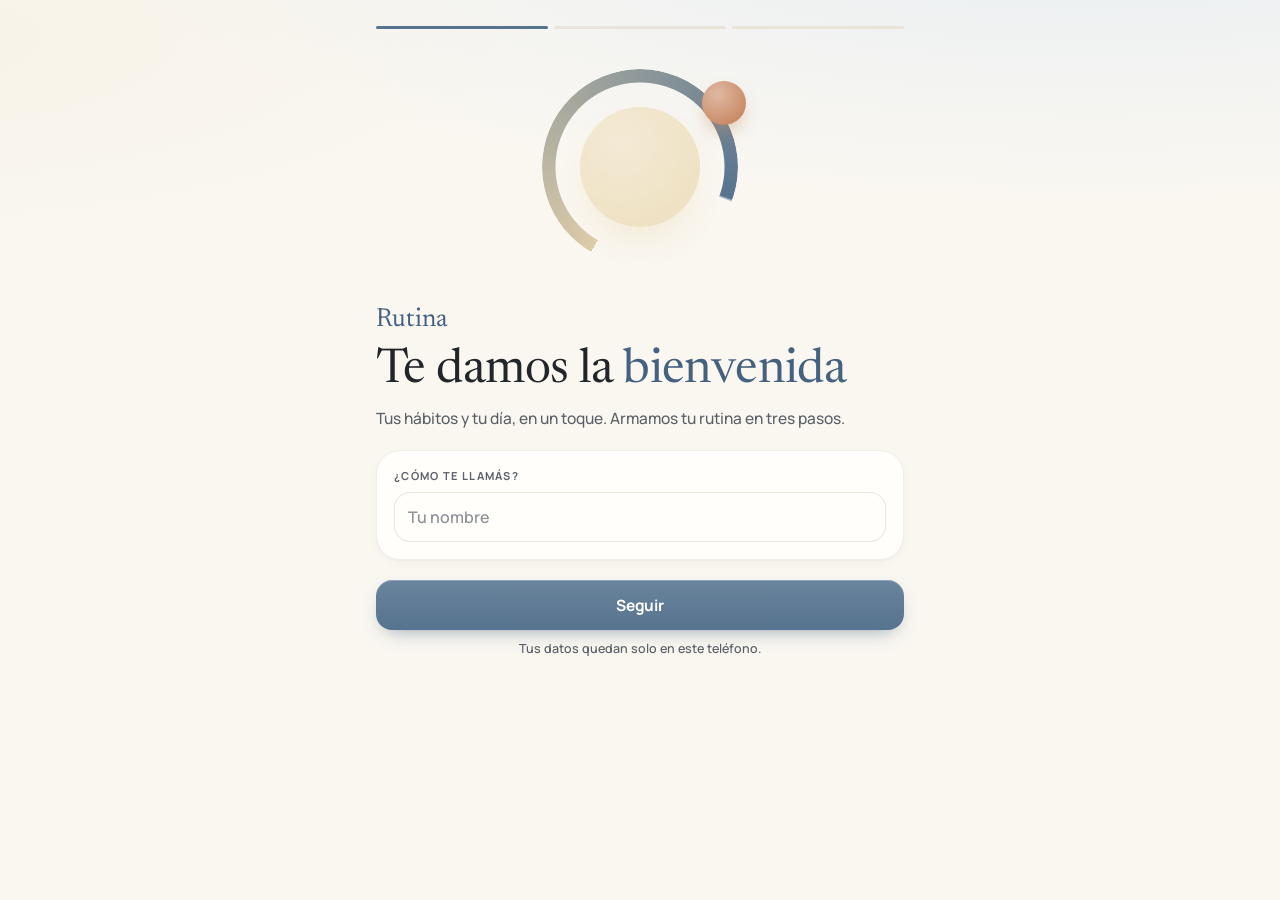
==== commit 0c508839: "Arena por defecto, más claro y luminoso - Arena pasa a ser el tema por defecto (Coñac, Salvia y Rosa" ====
--- a/index.html
+++ b/index.html
@@ -5,8 +5,8 @@
 <meta name="viewport" content="width=device-width,initial-scale=1,viewport-fit=cover">
 <title>Rutina</title>
 <meta name="description" content="Tus hábitos y tu día, en un toque">
-<meta name="theme-color" content="#F6F0E6" media="(prefers-color-scheme: light)">
-<meta name="theme-color" content="#1B1411" media="(prefers-color-scheme: dark)">
+<meta name="theme-color" content="#FAF7F1" media="(prefers-color-scheme: light)">
+<meta name="theme-color" content="#19191A" media="(prefers-color-scheme: dark)">
 <meta name="apple-mobile-web-app-capable" content="yes">
 <meta name="mobile-web-app-capable" content="yes">
 <meta name="apple-mobile-web-app-status-bar-style" content="default">
--- a/css/app.css
+++ b/css/app.css
@@ -70,12 +70,16 @@
 }
 /* Arena y azul (claro) */
 :root[data-palette="arena"] {
-  --bg: #F1ECE2; --bg-wash: #DCE4EA; --surface: #FBF9F4; --surface-2: #ECE6DA; --surface-3: #DFD8CA;
-  --text: #262A2E; --muted: #5F646A; --faint: #8F9295; --line: #E0D9CB; --hair: rgba(40, 50, 60, .09);
-  --accent: #476583; --accent-fill: #52708E; --accent-ink: #FBF9F4; --accent-soft: #DCE5EC;
-  --ring-a: #C5D4E0; --ring-b: #52708E; --butter: #EED9A0; --clay: #C98463; --streak: #A9603F;
-  --dust: #A9A496; --cal: #BF5F55; --now: #C46B4F; --danger: #B1493E;
-  --glass: rgba(251, 249, 244, .72);
+  --bg: #FAF7F1; --bg-wash: #E4ECF3; --surface: #FFFEFB; --surface-2: #F3EFE7; --surface-3: #E8E1D5;
+  --text: #22262A; --muted: #5A6067; --faint: #8E9297; --line: #ECE5D9; --hair: rgba(60, 60, 50, .075);
+  --accent: #44627F; --accent-fill: #56738F; --accent-ink: #FFFFFF; --accent-soft: #E6EDF3;
+  --ring-a: #DCCBA8; --ring-b: #56738F; --butter: #EFE2C4; --clay: #C98B66; --streak: #9C5A36;
+  --dust: #ADA796; --cal: #B85A50; --now: #C4704F; --danger: #A8453B;
+  --shadow-sm: 0 1px 1px rgba(60, 55, 40, .03), 0 4px 14px -6px rgba(60, 55, 40, .08);
+  --shadow: 0 1px 2px rgba(60, 55, 40, .04), 0 12px 32px -14px rgba(60, 55, 40, .14);
+  --glass: rgba(255, 254, 251, .78);
+  --grain-o: .35;
+  --h-verde: #879775; --h-azul: #6A87A3; --h-violeta: #A88F80; --h-naranja: #C48A63; --h-rosa: #BE8584; --h-dorado: #C6A56C; --h-turquesa: #7A9C9B; --h-gris: #99938A; --h-clase: #B2966A; --dust-amt: 40%;
 }
 
 /* ---------- Oscuro (sistema) ---------- */
@@ -118,6 +122,7 @@
     --accent: #A9C0D6; --accent-fill: #9DB5CD; --accent-ink: #19191A; --accent-soft: #263240;
     --ring-a: #3E5266; --ring-b: #B5CBDF; --butter: #6E5E36; --dust: #85827B; --cal: #E59488; --now: #E59278;
     --glass: rgba(34, 35, 36, .72);
+    --h-verde: #A9B694; --h-azul: #9DB5CC; --h-violeta: #CDB3A2; --h-naranja: #DCA987; --h-rosa: #D6A3A1; --h-dorado: #DCC08C; --h-turquesa: #9DBDBC; --h-gris: #B3ADA3; --h-clase: #CDB386;
   }
 }
 
@@ -160,6 +165,7 @@
   --accent: #A9C0D6; --accent-fill: #9DB5CD; --accent-ink: #19191A; --accent-soft: #263240;
   --ring-a: #3E5266; --ring-b: #B5CBDF; --butter: #6E5E36; --dust: #85827B; --cal: #E59488; --now: #E59278;
   --glass: rgba(34, 35, 36, .72);
+  --h-verde: #A9B694; --h-azul: #9DB5CC; --h-violeta: #CDB3A2; --h-naranja: #DCA987; --h-rosa: #D6A3A1; --h-dorado: #DCC08C; --h-turquesa: #9DBDBC; --h-gris: #B3ADA3; --h-clase: #CDB386;
 }
 
 /* Color de cada hábito: los datos guardan el color vivo; acá se traduce al tono del tema. */
@@ -430,7 +436,7 @@
 .ev.short { display: flex; gap: 8px; align-items: center; padding-top: 2px; padding-bottom: 2px; border-radius: 999px; padding-left: 20px; }
 .ev.short::before { top: 50%; bottom: auto; left: 9px; width: 6px; height: 6px; margin-top: -3px; border-radius: 50%; }
 .ev.short b { display: inline; flex: 0 1 auto; min-width: 0; }
-.ev.clase { background: color-mix(in oklab, var(--cc) 24%, var(--surface)); }
+.ev.clase { background: color-mix(in oklab, var(--cc) 17%, var(--surface)); }
 .ev.habito { background: color-mix(in oklab, var(--cc) 5%, var(--surface)); box-shadow: none; outline: 1.25px dashed color-mix(in oklab, var(--cc) 55%, transparent); outline-offset: -1.25px; }
 .ev.habito.hecho { background: color-mix(in oklab, var(--cc) 14%, var(--surface)); outline-style: solid; outline-color: transparent; }
 .ev.habito.hecho b { text-decoration: line-through; text-decoration-thickness: 1px; color: var(--muted); }
@@ -552,7 +558,7 @@
 .tema[data-p="cognac"] i { background: conic-gradient(from 200deg, #9A5B2E 0 33%, #E6C98E 0 66%, #F6F0E6 0); }
 .tema[data-p="salvia"] i { background: conic-gradient(from 200deg, #5F7A57 0 33%, #C9D4B2 0 66%, #F3EEE5 0); }
 .tema[data-p="rosa"] i { background: conic-gradient(from 200deg, #A65F69 0 33%, #F0C9C3 0 66%, #F6EEEA 0); }
-.tema[data-p="arena"] i { background: conic-gradient(from 200deg, #52708E 0 33%, #C5D4E0 0 66%, #F1ECE2 0); }
+.tema[data-p="arena"] i { background: conic-gradient(from 200deg, #56738F 0 33%, #DCCBA8 0 66%, #FAF7F1 0); }
 .tema[aria-pressed="true"] { color: var(--text); background: var(--surface); box-shadow: inset 0 0 0 1.5px var(--accent), 0 4px 12px -6px rgba(0, 0, 0, .2); }
 
 /* ---------- Hoja inferior y aviso ---------- */
@@ -800,3 +806,6 @@
 .gsave { position: sticky; bottom: calc(40px + env(safe-area-inset-bottom)); z-index: 2; margin: 4px -4px 0; padding: 14px 4px 4px; background: linear-gradient(transparent, color-mix(in srgb, var(--bg) 94%, transparent) 30%); }
 .pad button { min-height: 50px; }
 .monto { margin: 12px 0 14px; }
+.task .name { white-space: normal; display: -webkit-box; -webkit-line-clamp: 2; -webkit-box-orient: vertical; line-height: 1.3; }
+.tasks-hoy .task { background: color-mix(in srgb, var(--surface-2) 65%, var(--surface)); }
+.tasks-hoy .task.vieja { background: color-mix(in srgb, var(--butter) 26%, var(--surface)); }
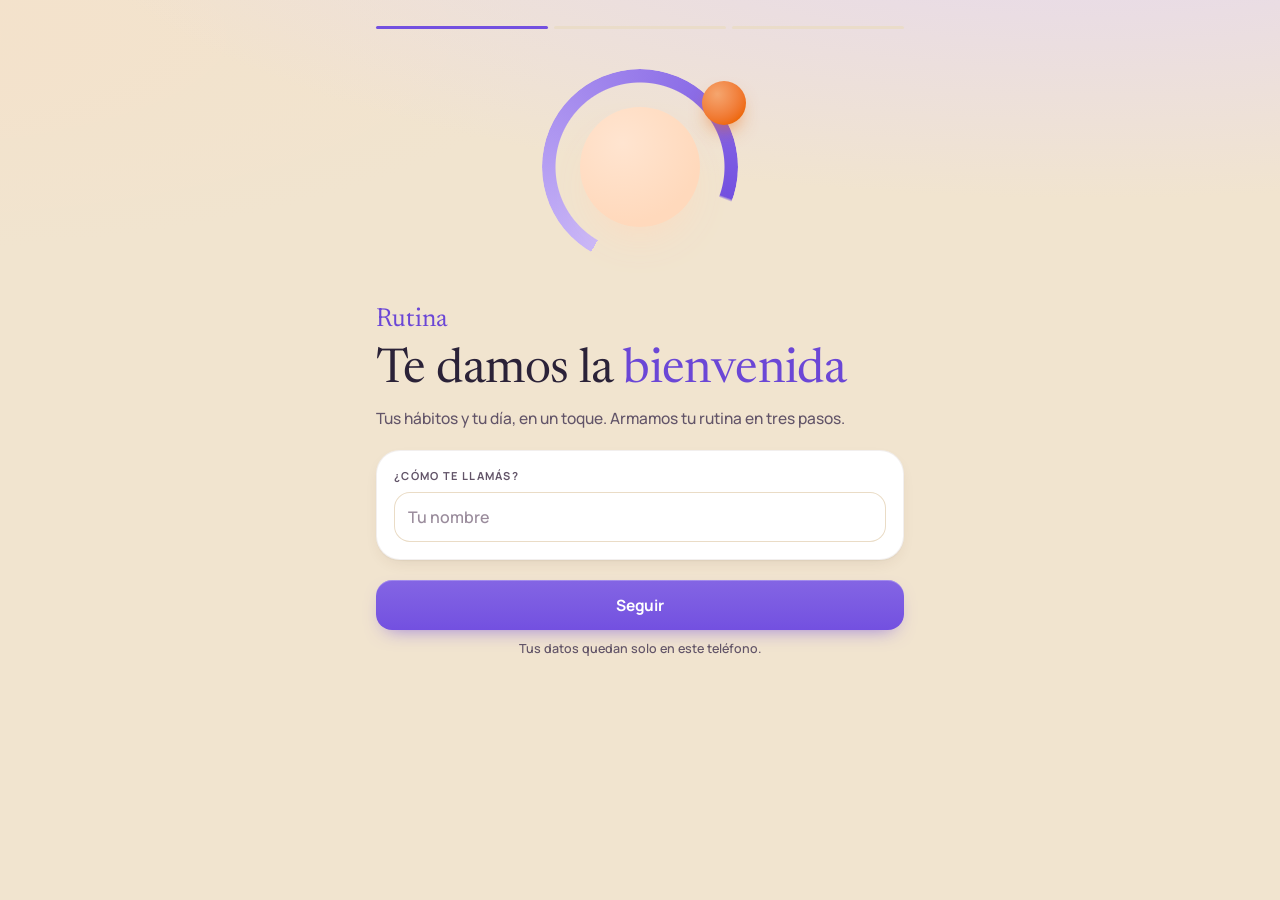
==== commit bb4d52a1: "Tema Vida por defecto: arena cálida, lila y colores vivos - Nuevo tema "Vida" (por defecto; Arena, C" ====
--- a/index.html
+++ b/index.html
@@ -5,8 +5,8 @@
 <meta name="viewport" content="width=device-width,initial-scale=1,viewport-fit=cover">
 <title>Rutina</title>
 <meta name="description" content="Tus hábitos y tu día, en un toque">
-<meta name="theme-color" content="#FAF7F1" media="(prefers-color-scheme: light)">
-<meta name="theme-color" content="#19191A" media="(prefers-color-scheme: dark)">
+<meta name="theme-color" content="#F1E4CF" media="(prefers-color-scheme: light)">
+<meta name="theme-color" content="#1E1424" media="(prefers-color-scheme: dark)">
 <meta name="apple-mobile-web-app-capable" content="yes">
 <meta name="mobile-web-app-capable" content="yes">
 <meta name="apple-mobile-web-app-status-bar-style" content="default">
--- a/css/app.css
+++ b/css/app.css
@@ -809,3 +809,88 @@
 .task .name { white-space: normal; display: -webkit-box; -webkit-line-clamp: 2; -webkit-box-orient: vertical; line-height: 1.3; }
 .tasks-hoy .task { background: color-mix(in srgb, var(--surface-2) 65%, var(--surface)); }
 .tasks-hoy .task.vieja { background: color-mix(in srgb, var(--butter) 26%, var(--surface)); }
+
+/* ---------- Tema Vida (por defecto): arena cálida, tarjetas blancas, lila/violeta y colores vivos ---------- */
+:root[data-palette="vida"] {
+  --bg: #F1E4CF; --bg-wash: #E3D6F7; --surface: #FFFFFF; --surface-2: #F8F1E6; --surface-3: #EADCC6;
+  --text: #2B2238; --muted: #625468; --faint: #9A8C9C; --line: #EADCC6; --hair: rgba(90, 60, 40, .08);
+  --accent: #6B47D6; --accent-fill: #7350E0; --accent-ink: #FFFFFF; --accent-soft: #EEE6FD;
+  --ring-a: #C9B6F8; --ring-b: #7350E0; --butter: #FFD9BC; --clay: #EE6A0E; --streak: #B5400B;
+  --cal: #E5484D; --now: #F0503E; --danger: #C62F25;
+  --dust: #9A8C9C; --dust-amt: 0%;
+  --h-verde: #18A04E; --h-azul: #2F8CF5; --h-violeta: #8A5CF0; --h-naranja: #EE6A0E; --h-rosa: #E83E8C;
+  --h-dorado: #FFC400; --h-turquesa: #0E9E92; --h-gris: #F0503E; --h-clase: #A8C81A;
+  --shadow-sm: 0 1px 1px rgba(80, 50, 30, .04), 0 6px 18px -8px rgba(80, 50, 30, .16);
+  --shadow: 0 1px 2px rgba(80, 50, 30, .05), 0 14px 34px -14px rgba(80, 50, 30, .24);
+  --shadow-lg: 0 2px 6px rgba(70, 40, 20, .06), 0 24px 60px -20px rgba(70, 40, 20, .32);
+  --glass: rgba(255, 255, 255, .82); --glass-line: rgba(255, 255, 255, .8);
+  --grain-o: .4;
+  --grain: url("data:image/svg+xml,%3Csvg xmlns='http://www.w3.org/2000/svg' width='160' height='160'%3E%3Cfilter id='n'%3E%3CfeTurbulence type='fractalNoise' baseFrequency='.9' numOctaves='3' stitchTiles='stitch'/%3E%3CfeColorMatrix values='0 0 0 0 .4 0 0 0 0 .28 0 0 0 0 .16 0 0 0 .22 0'/%3E%3C/filter%3E%3Crect width='100%25' height='100%25' filter='url(%23n)'/%3E%3C/svg%3E");
+  color-scheme: light;
+}
+@media (prefers-color-scheme: dark) {
+  :root[data-palette="vida"]:not([data-theme="light"]) {
+    --bg: #1E1424; --bg-wash: #3A2557; --surface: #2A1E33; --surface-2: #33263E; --surface-3: #45354F;
+    --text: #F6EEF8; --muted: #C4B4CC; --faint: #8F7F99; --line: #3D2E48; --hair: rgba(255, 230, 255, .07);
+    --accent: #C3A9FF; --accent-fill: #A584FF; --accent-ink: #1E1424; --accent-soft: #3A2A55;
+    --ring-a: #6B4FC4; --ring-b: #D2BFFF; --butter: #5A3A2A; --clay: #FF9B4A; --streak: #FFB27A;
+    --cal: #FF7B80; --now: #FF8A6E; --danger: #FF8A7A;
+    --shadow-sm: 0 1px 1px rgba(0, 0, 0, .25), 0 6px 16px -8px rgba(0, 0, 0, .5);
+    --shadow: 0 1px 2px rgba(0, 0, 0, .3), 0 14px 34px -14px rgba(0, 0, 0, .6);
+    --shadow-lg: 0 2px 6px rgba(0, 0, 0, .3), 0 24px 60px -18px rgba(0, 0, 0, .7);
+    --glass: rgba(42, 30, 51, .8); --glass-line: rgba(255, 230, 255, .08);
+    --grain-o: .5;
+    --grain: url("data:image/svg+xml,%3Csvg xmlns='http://www.w3.org/2000/svg' width='160' height='160'%3E%3Cfilter id='n'%3E%3CfeTurbulence type='fractalNoise' baseFrequency='.9' numOctaves='3' stitchTiles='stitch'/%3E%3CfeColorMatrix values='0 0 0 0 1 0 0 0 0 .9 0 0 0 0 1 0 0 0 .08 0'/%3E%3C/filter%3E%3Crect width='100%25' height='100%25' filter='url(%23n)'/%3E%3C/svg%3E");
+    --h-verde: #18A04E; --h-azul: #2F8CF5; --h-violeta: #8A5CF0; --h-naranja: #EE6A0E; --h-rosa: #E83E8C;
+    --h-dorado: #FFC400; --h-turquesa: #0E9E92; --h-gris: #F0503E; --h-clase: #A8C81A;
+    color-scheme: dark;
+  }
+}
+:root[data-theme="dark"][data-palette="vida"] {
+  --bg: #1E1424; --bg-wash: #3A2557; --surface: #2A1E33; --surface-2: #33263E; --surface-3: #45354F;
+  --text: #F6EEF8; --muted: #C4B4CC; --faint: #8F7F99; --line: #3D2E48; --hair: rgba(255, 230, 255, .07);
+  --accent: #C3A9FF; --accent-fill: #A584FF; --accent-ink: #1E1424; --accent-soft: #3A2A55;
+  --ring-a: #6B4FC4; --ring-b: #D2BFFF; --butter: #5A3A2A; --clay: #FF9B4A; --streak: #FFB27A;
+  --cal: #FF7B80; --now: #FF8A6E; --danger: #FF8A7A;
+  --shadow-sm: 0 1px 1px rgba(0, 0, 0, .25), 0 6px 16px -8px rgba(0, 0, 0, .5);
+  --shadow: 0 1px 2px rgba(0, 0, 0, .3), 0 14px 34px -14px rgba(0, 0, 0, .6);
+  --shadow-lg: 0 2px 6px rgba(0, 0, 0, .3), 0 24px 60px -18px rgba(0, 0, 0, .7);
+  --glass: rgba(42, 30, 51, .8); --glass-line: rgba(255, 230, 255, .08);
+  --h-verde: #18A04E; --h-azul: #2F8CF5; --h-violeta: #8A5CF0; --h-naranja: #EE6A0E; --h-rosa: #E83E8C;
+  --h-dorado: #FFC400; --h-turquesa: #0E9E92; --h-gris: #F0503E; --h-clase: #A8C81A;
+  --grain-o: .5;
+  --grain: url("data:image/svg+xml,%3Csvg xmlns='http://www.w3.org/2000/svg' width='160' height='160'%3E%3Cfilter id='n'%3E%3CfeTurbulence type='fractalNoise' baseFrequency='.9' numOctaves='3' stitchTiles='stitch'/%3E%3CfeColorMatrix values='0 0 0 0 1 0 0 0 0 .9 0 0 0 0 1 0 0 0 .08 0'/%3E%3C/filter%3E%3Crect width='100%25' height='100%25' filter='url(%23n)'/%3E%3C/svg%3E");
+  color-scheme: dark;
+}
+/* Vida: chips con tinte fuerte, tildes del color vivo del hábito, tarjetas blancas que resaltan */
+:root[data-palette="vida"] .habit .ico, :root[data-palette="vida"] .streak .ico, :root[data-palette="vida"] .sug .ico,
+:root[data-palette="vida"] .set-row .ico, :root[data-palette="vida"] .gcatrow .ico, :root[data-palette="vida"] .mov .ico {
+  background: color-mix(in srgb, var(--cc) 30%, var(--surface)); box-shadow: inset 0 0 0 1.5px color-mix(in srgb, var(--cc) 45%, transparent);
+}
+:root[data-palette="vida"] .habit.done { background: color-mix(in srgb, var(--cc) 11%, var(--surface)); box-shadow: inset 0 0 0 1.5px color-mix(in srgb, var(--cc) 35%, transparent); }
+:root[data-palette="vida"] .habit.done .check { background: var(--cc); box-shadow: 0 4px 12px -3px color-mix(in srgb, var(--cc) 70%, transparent), inset 0 1px 0 rgba(255, 255, 255, .35); }
+:root[data-palette="vida"] .habit.done .check svg { stroke: #FFFFFF; stroke-width: 3; }
+:root[data-palette="vida"] .check::after { box-shadow: 0 0 0 2px var(--cc); }
+:root[data-palette="vida"] [style*="#C9A227" i] .check svg, :root[data-palette="vida"] [style*="#8FB21C" i] .check svg { stroke: #3A2600 !important; }
+:root[data-palette="vida"] .habit .meta .st { color: var(--streak); }
+:root[data-palette="vida"] .cell.done { box-shadow: 0 2px 6px -2px color-mix(in srgb, var(--cc) 70%, transparent); }
+:root[data-palette="vida"] .hero { background: radial-gradient(120% 120% at 0% 0%, #F1EAFE, transparent 55%), radial-gradient(80% 90% at 110% 110%, #FFE7D6, transparent 60%), var(--surface); }
+:root[data-palette="vida"] .summary { background: radial-gradient(100% 120% at 100% 0%, #FFE7D6, transparent 60%), radial-gradient(90% 100% at 0% 100%, #F1EAFE, transparent 65%), var(--surface); }
+:root[data-palette="vida"] .gsum { background: radial-gradient(110% 120% at 0% 0%, #F1EAFE, transparent 55%), radial-gradient(80% 90% at 110% 110%, #FFE7D6, transparent 60%), var(--surface); }
+@media (prefers-color-scheme: dark) {
+  :root[data-palette="vida"]:not([data-theme="light"]) .hero, :root[data-palette="vida"]:not([data-theme="light"]) .summary, :root[data-palette="vida"]:not([data-theme="light"]) .gsum {
+    background: radial-gradient(120% 120% at 0% 0%, #3E2A63, transparent 55%), radial-gradient(80% 90% at 110% 110%, #4A2A2E, transparent 60%), var(--surface);
+  }
+}
+:root[data-theme="dark"][data-palette="vida"] .hero, :root[data-theme="dark"][data-palette="vida"] .summary, :root[data-theme="dark"][data-palette="vida"] .gsum {
+  background: radial-gradient(120% 120% at 0% 0%, #3E2A63, transparent 55%), radial-gradient(80% 90% at 110% 110%, #4A2A2E, transparent 60%), var(--surface);
+}
+:root[data-palette="vida"] .next:not(.cal) i { background: var(--accent-fill) !important; }
+.tema[data-p="vida"] i { background: conic-gradient(from 200deg, #7350E0 0 25%, #FFC400 0 50%, #2F8CF5 0 75%, #F1E4CF 0); }
+.temas { grid-template-columns: repeat(5, minmax(0, 1fr)); gap: 5px; }
+.tema { padding: 10px 2px 9px; font-size: 11.5px; }
+.tema i { width: 32px; height: 32px; }
+:root[data-palette="vida"] .ev { background: color-mix(in srgb, var(--cc) 24%, var(--surface)); }
+:root[data-palette="vida"] .ev.habito { background: color-mix(in srgb, var(--cc) 8%, var(--surface)); }
+:root[data-palette="vida"] .ev.cal { background: repeating-linear-gradient(135deg, color-mix(in srgb, var(--cal) 16%, var(--surface)) 0 6px, color-mix(in srgb, var(--cal) 7%, var(--surface)) 6px 12px); }
+:root[data-palette="vida"] .ev.tarea { background: color-mix(in srgb, var(--accent-fill) 14%, var(--surface)); }
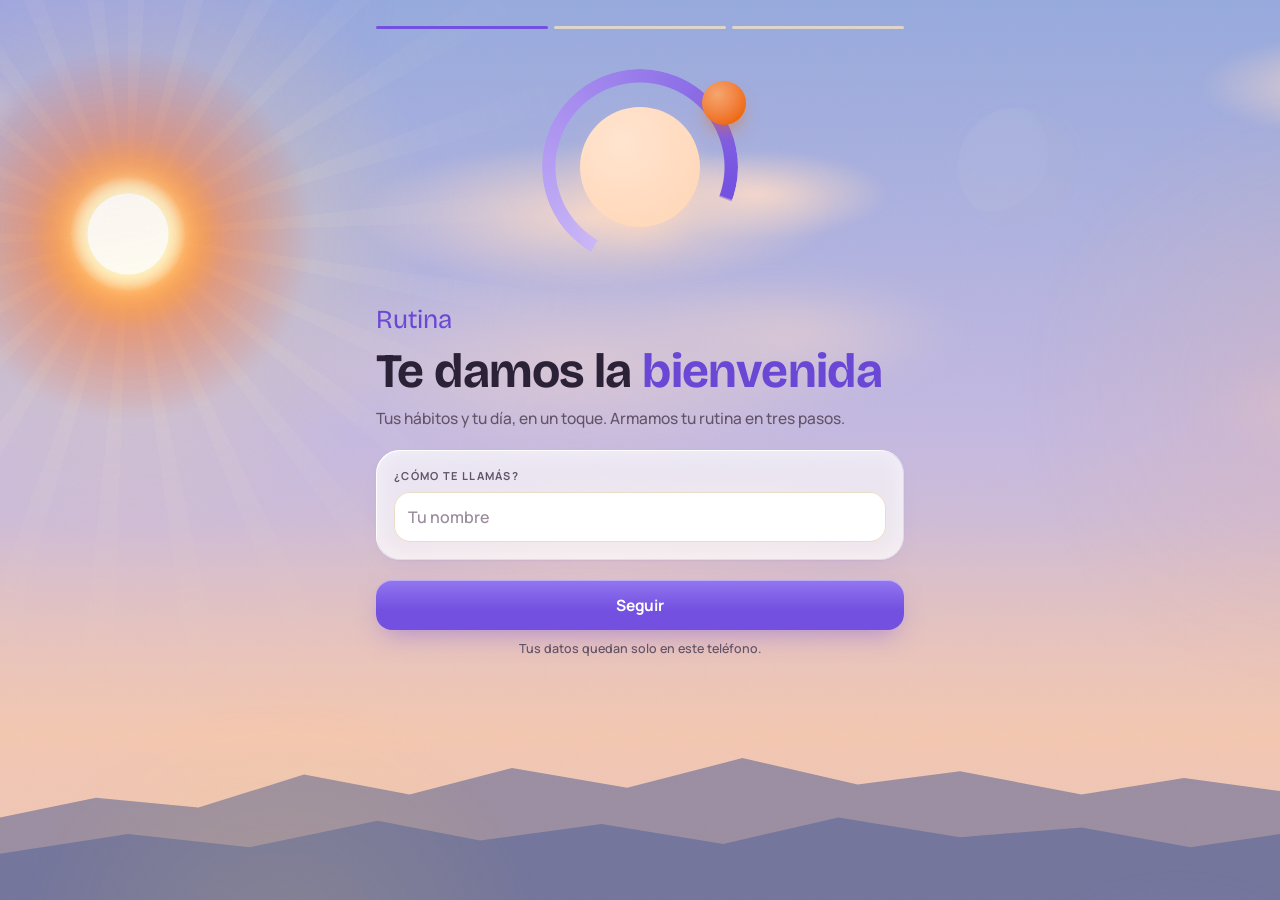
==== commit d6c314d4: "Letra nueva para saludo y títulos: Bricolage Grotesque en negrita (reemplaza la serif Newsreader) Co" ====
--- a/index.html
+++ b/index.html
@@ -16,7 +16,7 @@
 <link rel="apple-touch-icon" href="icons/icono-180.png">
 <link rel="preconnect" href="https://fonts.googleapis.com">
 <link rel="preconnect" href="https://fonts.gstatic.com" crossorigin>
-<link rel="stylesheet" href="https://fonts.googleapis.com/css2?family=Newsreader:opsz,wght@6..72,300..600&family=Manrope:wght@400..800&display=swap">
+<link rel="stylesheet" href="https://fonts.googleapis.com/css2?family=Bricolage+Grotesque:opsz,wght@12..96,400..800&family=Manrope:wght@400..800&display=swap">
 <link rel="stylesheet" href="css/app.css">
 </head>
 <body>
--- a/css/app.css
+++ b/css/app.css
@@ -42,7 +42,7 @@
   --radius-sm: 14px;
   --gutter: 16px;
   --tabs-h: 64px;
-  --serif: "Newsreader", "Iowan Old Style", "Palatino Linotype", Palatino, "Book Antiqua", Georgia, serif;
+  --serif: "Bricolage Grotesque", "Manrope", system-ui, sans-serif;
   --font: "Manrope", -apple-system, BlinkMacSystemFont, "SF Pro Text", "Segoe UI", Roboto, "Helvetica Neue", Arial, sans-serif;
   --spring: cubic-bezier(.2, 1.12, .32, 1);
   --ease: cubic-bezier(.22, .8, .24, 1);
@@ -214,8 +214,8 @@
 .head { position: relative; margin: 2px 0 20px; }
 .head .eyebrow { padding-right: 84px; }
 .head h1 {
-  font-family: var(--serif); font-weight: 400; font-size: 39px; line-height: 1.05;
-  letter-spacing: -.012em; margin: 10px 0 0; text-wrap: balance;
+  font-family: var(--serif); font-weight: 800; font-size: 40px; line-height: 1;
+  letter-spacing: -.035em; margin: 10px 0 0; text-wrap: balance;
 }
 .head h1 em { font-style: normal; color: var(--accent); }
 .intencion { font-family: var(--serif); font-size: 18px; line-height: 1.3; color: var(--muted); margin: 8px 0 0; }
@@ -228,7 +228,7 @@
 }
 .section-t {
   display: flex; align-items: center; gap: 12px; margin: 30px 2px 12px;
-  font-family: var(--serif); font-weight: 400; font-size: 22px; line-height: 1.1; color: var(--text); letter-spacing: -.01em;
+  font-family: var(--serif); font-weight: 700; font-size: 22px; line-height: 1.1; color: var(--text); letter-spacing: -.01em;
 }
 .section-t::after { content: ""; order: 1; flex: 1; min-width: 16px; height: 1px; background: linear-gradient(90deg, var(--line), transparent); }
 .section-t small {
@@ -309,10 +309,10 @@
 .ring .rg-b { stop-color: var(--ring-b); }
 .ring .fgc { transition: stroke-dashoffset 1s var(--ease); filter: drop-shadow(0 2px 4px color-mix(in srgb, var(--ring-b) 30%, transparent)); }
 .ring .lbl { position: absolute; inset: 0; display: grid; place-items: center; text-align: center; }
-.ring .lbl b { font-family: var(--serif); font-weight: 400; font-size: 40px; line-height: .9; letter-spacing: -.03em; display: block; }
+.ring .lbl b { font-family: var(--serif); font-weight: 700; font-size: 40px; line-height: .9; letter-spacing: -.03em; display: block; }
 .ring .lbl b small { font-size: 22px; color: var(--muted); letter-spacing: 0; margin-left: 1px; }
 .ring .lbl span { font-size: 10.5px; font-weight: 700; letter-spacing: .16em; text-transform: uppercase; color: var(--muted); display: block; margin-top: 5px; }
-.hero h2 { align-self: end; font-family: var(--serif); font-weight: 400; font-size: 34px; line-height: 1; margin: 0 0 6px; letter-spacing: -.005em; }
+.hero h2 { align-self: end; font-family: var(--serif); font-weight: 700; font-size: 34px; line-height: 1; margin: 0 0 6px; letter-spacing: -.005em; }
 .hero p { align-self: start; margin: 0; color: var(--muted); font-size: 14.5px; }
 .hero .next { grid-column: 1 / -1; }
 .hero .next:first-of-type { margin-top: 18px; }
@@ -374,7 +374,7 @@
 details.other[open] summary svg { transform: rotate(180deg); }
 details.other summary svg { width: 18px; height: 18px; transition: transform .3s var(--ease); }
 .empty { text-align: center; padding: 30px 18px; color: var(--muted); }
-.empty b { display: block; color: var(--text); font-family: var(--serif); font-weight: 400; font-size: 26px; margin-bottom: 6px; }
+.empty b { display: block; color: var(--text); font-family: var(--serif); font-weight: 700; font-size: 26px; margin-bottom: 6px; }
 
 /* Resumen semanal */
 .summary {
@@ -396,7 +396,7 @@
   display: flex; align-items: center; justify-content: space-between; gap: 4px; padding: 5px; margin-bottom: 14px;
   background: var(--surface); border-radius: 999px; box-shadow: var(--shadow-sm), inset 0 0 0 1px var(--hair);
 }
-.daynav .lbl { font-family: var(--serif); font-weight: 400; font-size: 20px; line-height: 1.1; text-align: center; flex: 1; min-width: 0; border: 0; background: none; min-height: 44px; }
+.daynav .lbl { font-family: var(--serif); font-weight: 700; font-size: 20px; line-height: 1.1; text-align: center; flex: 1; min-width: 0; border: 0; background: none; min-height: 44px; }
 .daynav .lbl small { display: block; font-family: var(--font); font-weight: 700; color: var(--muted); font-size: 10.5px; letter-spacing: .14em; text-transform: uppercase; margin-top: 3px; }
 .daynav .icon-btn { background: var(--surface-2); }
 .notice {
@@ -480,7 +480,7 @@
 }
 .streak .grow b { font-size: 15.5px; font-weight: 700; letter-spacing: -.01em; }
 .streak .val { text-align: right; flex: none; }
-.streak .val b { font-family: var(--serif); font-weight: 400; font-size: 36px; display: flex; align-items: center; justify-content: flex-end; gap: 4px; line-height: .95; }
+.streak .val b { font-family: var(--serif); font-weight: 700; font-size: 36px; display: flex; align-items: center; justify-content: flex-end; gap: 4px; line-height: .95; }
 .streak .val .fuego { font-family: var(--font); font-style: normal; font-size: 15px; line-height: 1; transform: translateY(-1px); }
 .streak .val span { font-size: 10.5px; font-weight: 700; letter-spacing: .12em; text-transform: uppercase; color: var(--muted); }
 .month { display: grid; grid-template-columns: repeat(7, minmax(0, 1fr)); gap: 6px; }
@@ -533,7 +533,7 @@
 .emojis button[aria-pressed="true"] { background: var(--accent-soft); box-shadow: inset 0 0 0 1.5px var(--accent); }
 .emojis button:active { transform: scale(.9); }
 .stepper { display: flex; align-items: center; gap: 14px; }
-.stepper b { min-width: 34px; text-align: center; font-family: var(--serif); font-weight: 400; font-size: 34px; line-height: 1; }
+.stepper b { min-width: 34px; text-align: center; font-family: var(--serif); font-weight: 700; font-size: 34px; line-height: 1; }
 .stepper button { width: 46px; height: 46px; border-radius: 50%; border: 0; background: var(--surface); box-shadow: inset 0 0 0 1px var(--line); font-size: 22px; font-weight: 500; }
 .switch { position: relative; width: 52px; height: 32px; flex: none; }
 .switch input { position: absolute; inset: -6px; opacity: 0; margin: 0; cursor: pointer; z-index: 1; }
@@ -576,10 +576,10 @@
   transform: translateY(105%); transition: transform .5s var(--spring);
 }
 .sheet .grab { width: 38px; height: 5px; border-radius: 9px; background: color-mix(in srgb, var(--muted) 30%, transparent); margin: 2px auto 14px; }
-.sheet h2 { font-family: var(--serif); font-weight: 400; font-size: 32px; line-height: 1.05; margin: 0 0 16px; letter-spacing: -.005em; display: flex; justify-content: space-between; align-items: center; gap: 8px; }
+.sheet h2 { font-family: var(--serif); font-weight: 700; font-size: 32px; line-height: 1.05; margin: 0 0 16px; letter-spacing: -.005em; display: flex; justify-content: space-between; align-items: center; gap: 8px; }
 .sheet h2 .icon-btn { background: var(--surface-2); width: 44px; height: 44px; }
 .sheet .card { box-shadow: inset 0 0 0 1px var(--hair); }
-.sheet .two .card b { font-family: var(--serif); font-weight: 400; font-size: 38px !important; line-height: 1.05; display: block; margin-top: 2px; }
+.sheet .two .card b { font-family: var(--serif); font-weight: 700; font-size: 38px !important; line-height: 1.05; display: block; margin-top: 2px; }
 .sheet .two .card .muted.tiny { font-size: 10.5px; font-weight: 700; letter-spacing: .14em; text-transform: uppercase; }
 .open .scrim { opacity: 1; pointer-events: auto; }
 .open .sheet { transform: none; }
@@ -640,7 +640,7 @@
 .ob-pasos i.on { background: var(--accent-fill); }
 .ob-head { margin-bottom: 20px; }
 .ob-head .brand { font-size: 26px; margin-bottom: 14px; }
-.ob-head h1 { font-family: var(--serif); font-weight: 400; font-size: 40px; line-height: 1.05; letter-spacing: -.012em; margin: 0 0 12px; text-wrap: balance; }
+.ob-head h1 { font-family: var(--serif); font-weight: 700; font-size: 40px; line-height: 1.05; letter-spacing: -.012em; margin: 0 0 12px; text-wrap: balance; }
 .ob-head h1 em { font-style: normal; color: var(--accent); }
 .ob-head p { margin: 0; font-size: 15.5px; line-height: 1.5; }
 .ob-intro h1 { font-size: 48px; line-height: 1; }
@@ -732,7 +732,7 @@
 .chips.pick .chip[aria-pressed="true"] { background: var(--accent-fill); color: var(--accent-ink); box-shadow: none; }
 .tasks-hoy { padding: 16px 14px 8px; }
 .tasks-h { display: flex; align-items: baseline; justify-content: space-between; margin: 0 4px 10px; }
-.tasks-h h3 { margin: 0; font-family: var(--serif); font-weight: 400; font-size: 24px; line-height: 1; }
+.tasks-h h3 { margin: 0; font-family: var(--serif); font-weight: 700; font-size: 24px; line-height: 1; }
 .tasks-hoy .task { box-shadow: none; background: var(--surface-2); border-radius: 16px; min-height: 54px; }
 .tasks-hoy .task .tbody, .tasks-hoy .task .tcheck { min-height: 52px; }
 .tasks-hoy .task.vieja { background: color-mix(in srgb, var(--butter) 22%, var(--surface-2)); }
@@ -756,7 +756,7 @@
 .dona .d-bg { stroke: color-mix(in srgb, var(--surface-3) 80%, transparent); }
 .d-lbl { position: absolute; inset: 0; display: grid; place-content: center; text-align: center; }
 .d-lbl span { font-size: 10px; font-weight: 700; letter-spacing: .14em; text-transform: uppercase; color: var(--muted); }
-.d-lbl b { font-family: var(--serif); font-weight: 400; font-size: 19px; line-height: 1.1; letter-spacing: -.01em; margin-top: 2px; }
+.d-lbl b { font-family: var(--serif); font-weight: 700; font-size: 19px; line-height: 1.1; letter-spacing: -.01em; margin-top: 2px; }
 .g-top { display: grid; gap: 8px; font-size: 13px; font-weight: 650; min-width: 0; }
 .g-top span { display: flex; align-items: center; gap: 8px; min-width: 0; }
 .g-top i { width: 8px; height: 8px; border-radius: 50%; background: var(--cc); flex: none; }
@@ -777,12 +777,12 @@
 .gcatrow .gn u { text-decoration: none; color: var(--accent); }
 .gcatrow.pasado .gn { color: var(--streak); }
 .gday { display: flex; justify-content: space-between; align-items: baseline; margin: 16px 6px 8px; font-size: 12px; font-weight: 700; color: var(--muted); letter-spacing: .02em; }
-.gday span:first-child { font-family: var(--serif); font-weight: 400; font-size: 19px; color: var(--text); letter-spacing: 0; }
+.gday span:first-child { font-family: var(--serif); font-weight: 700; font-size: 19px; color: var(--text); letter-spacing: 0; }
 .gday em { font-style: normal; color: var(--accent); }
 .movs .mov { width: 100%; border: 0; background: none; text-align: left; }
 .mov .monto-r { font-weight: 700; font-size: 15px; flex: none; }
 .mov.ing .monto-r { color: var(--accent); }
-.monto { font-family: var(--serif); font-weight: 400; font-size: 54px; line-height: 1; text-align: center; margin: 18px 0 16px; letter-spacing: -.015em; }
+.monto { font-family: var(--serif); font-weight: 700; font-size: 54px; line-height: 1; text-align: center; margin: 18px 0 16px; letter-spacing: -.015em; }
 .monto.tic { animation: tic .25s var(--spring); }
 @keyframes tic { 0% { transform: scale(.97); } 100% { transform: none; } }
 .gcats { display: grid; grid-template-columns: repeat(4, minmax(0, 1fr)); gap: 6px; margin-bottom: 8px; }
@@ -894,3 +894,229 @@
 :root[data-palette="vida"] .ev.habito { background: color-mix(in srgb, var(--cc) 8%, var(--surface)); }
 :root[data-palette="vida"] .ev.cal { background: repeating-linear-gradient(135deg, color-mix(in srgb, var(--cal) 16%, var(--surface)) 0 6px, color-mix(in srgb, var(--cal) 7%, var(--surface)) 6px 12px); }
 :root[data-palette="vida"] .ev.tarea { background: color-mix(in srgb, var(--accent-fill) 14%, var(--surface)); }
+
+/* ---------- Vida: luz y vidrio ----------
+   Una sola capa de luces (tres resplandores) que se mueve muy lento detrás de todo.
+   Desenfoque real (backdrop-filter) solo en pocas piezas: anillo, resúmenes, pestañas, hojas y aviso.
+   Las tarjetas de lista son vidrio "pintado" (blanco translúcido sin desenfoque) para que el iPhone ande liviano. */
+:root[data-palette="vida"] {
+  --bloom-1: rgba(184, 156, 255, .55); --bloom-2: rgba(255, 190, 150, .50); --bloom-3: rgba(255, 224, 110, .32);
+  --glass-card: rgba(255, 255, 255, .74); --glass-strong: rgba(255, 255, 255, .62);
+  --glass-hi: rgba(255, 255, 255, .95); --glass-edge: rgba(255, 255, 255, .55); --glass-inner: rgba(255, 255, 255, .55);
+  --glow: rgba(115, 80, 224, .22); --glow-btn: rgba(115, 80, 224, .5);
+  --glass: rgba(255, 255, 255, .55);
+}
+@media (prefers-color-scheme: dark) {
+  :root[data-palette="vida"]:not([data-theme="light"]) {
+    --bloom-1: rgba(120, 72, 230, .42); --bloom-2: rgba(214, 110, 86, .26); --bloom-3: rgba(240, 200, 80, .12);
+    --glass-card: rgba(58, 40, 72, .62); --glass-strong: rgba(58, 40, 72, .5);
+    --glass-hi: rgba(255, 240, 255, .2); --glass-edge: rgba(255, 240, 255, .09); --glass-inner: rgba(200, 170, 255, .07);
+    --glow: rgba(140, 100, 255, .28); --glow-btn: rgba(165, 132, 255, .45);
+    --glass: rgba(48, 34, 60, .55);
+  }
+}
+:root[data-theme="dark"][data-palette="vida"] {
+  --bloom-1: rgba(120, 72, 230, .42); --bloom-2: rgba(214, 110, 86, .26); --bloom-3: rgba(240, 200, 80, .12);
+  --glass-card: rgba(58, 40, 72, .62); --glass-strong: rgba(58, 40, 72, .5);
+  --glass-hi: rgba(255, 240, 255, .2); --glass-edge: rgba(255, 240, 255, .09); --glass-inner: rgba(200, 170, 255, .07);
+  --glow: rgba(140, 100, 255, .28); --glow-btn: rgba(165, 132, 255, .45);
+  --glass: rgba(48, 34, 60, .55);
+}
+
+/* Resplandores */
+:root[data-palette="vida"] body::after {
+  content: ""; position: fixed; inset: -20vmax; z-index: -2; pointer-events: none;
+  background:
+    radial-gradient(38vmax 38vmax at 18% 14%, var(--bloom-1), transparent 70%),
+    radial-gradient(34vmax 34vmax at 88% 46%, var(--bloom-2), transparent 70%),
+    radial-gradient(30vmax 30vmax at 30% 86%, var(--bloom-3), transparent 70%),
+    radial-gradient(26vmax 26vmax at 80% 96%, var(--bloom-1), transparent 70%);
+  will-change: transform; animation: luces 48s ease-in-out infinite alternate;
+}
+@keyframes luces {
+  0% { transform: translate3d(0, 0, 0) scale(1); }
+  50% { transform: translate3d(3vmax, -2vmax, 0) scale(1.06); }
+  100% { transform: translate3d(-2vmax, 3vmax, 0) scale(1.02); }
+}
+
+/* Vidrio pintado: tarjetas de lista */
+:root[data-palette="vida"] :is(.card, .habit, .task, .streak, .sug, .set-list, .gcatrow, .timeline, .daynav, details.other summary, .chip, .seg) {
+  background-color: var(--glass-card);
+}
+:root[data-palette="vida"] :is(.card, .habit, .task, .streak, .sug, .set-list, .gcatrow, .timeline) {
+  box-shadow: inset 1px 1px 0 var(--glass-hi), inset 0 0 0 1px var(--glass-edge), inset 0 0 22px var(--glass-inner), 0 10px 28px -16px var(--glow), 0 1px 2px rgba(60, 30, 80, .05);
+}
+:root[data-palette="vida"] .habit.done { background: color-mix(in srgb, var(--cc) 12%, var(--glass-card)); box-shadow: inset 1px 1px 0 var(--glass-hi), inset 0 0 0 1.5px color-mix(in srgb, var(--cc) 38%, transparent), 0 10px 28px -14px color-mix(in srgb, var(--cc) 45%, transparent); }
+:root[data-palette="vida"] .task.vieja { background: color-mix(in srgb, #FFB27A 16%, var(--glass-card)); }
+:root[data-palette="vida"] .task.done { background: transparent; box-shadow: inset 0 0 0 1px var(--glass-edge); }
+:root[data-palette="vida"] .tasks-hoy .task { background: rgba(255, 255, 255, .5); box-shadow: inset 1px 1px 0 var(--glass-hi), inset 0 0 0 1px var(--glass-edge); }
+:root[data-palette="vida"] .set-list .set-row, :root[data-palette="vida"] .movs .mov { background: transparent; }
+:root[data-palette="vida"] .ev { box-shadow: inset 1px 1px 0 rgba(255, 255, 255, .6), inset 0 0 0 1px color-mix(in srgb, var(--cc) 22%, transparent); }
+
+/* Vidrio de verdad (con desenfoque): pocas piezas */
+:root[data-palette="vida"] :is(.hero, .summary, .gsum, .tasks-hoy) {
+  background: linear-gradient(135deg, rgba(255, 255, 255, .78), rgba(255, 255, 255, .42) 48%, rgba(255, 255, 255, .62));
+  -webkit-backdrop-filter: blur(22px) saturate(1.6); backdrop-filter: blur(22px) saturate(1.6);
+  box-shadow: inset 1.5px 1.5px 0 var(--glass-hi), inset 0 0 0 1px var(--glass-edge), inset 0 0 36px var(--glass-inner), 0 18px 44px -18px var(--glow), 0 2px 4px rgba(60, 30, 80, .05);
+}
+:root[data-palette="vida"] .hero { position: relative; overflow: hidden; }
+:root[data-palette="vida"] .hero::before {
+  content: ""; position: absolute; inset: -40% -20%; pointer-events: none; z-index: 0;
+  background: linear-gradient(115deg, transparent 32%, rgba(255, 255, 255, .55) 44%, rgba(255, 255, 255, 0) 52%, transparent 60%),
+    radial-gradient(60% 50% at 0% 0%, rgba(201, 182, 248, .55), transparent 70%), radial-gradient(50% 45% at 100% 100%, rgba(255, 200, 160, .45), transparent 70%);
+}
+:root[data-palette="vida"] .hero :is(.ring, h2, p, .next) { position: relative; z-index: 1; }
+:root[data-palette="vida"] .hero .next { background: rgba(255, 255, 255, .6); box-shadow: inset 1px 1px 0 var(--glass-hi), inset 0 0 0 1px var(--glass-edge); }
+:root[data-palette="vida"] .hero .next.cal { background: color-mix(in srgb, var(--cal) 10%, rgba(255, 255, 255, .6)); }
+
+/* Pestañas, hojas y aviso: vidrio esmerilado fuerte */
+:root[data-palette="vida"] .tabs {
+  background: var(--glass); -webkit-backdrop-filter: blur(30px) saturate(1.8); backdrop-filter: blur(30px) saturate(1.8);
+  box-shadow: inset 1.5px 1.5px 0 var(--glass-hi), inset 0 0 0 1px var(--glass-edge), 0 18px 44px -14px var(--glow), 0 2px 8px rgba(60, 30, 80, .08);
+}
+:root[data-palette="vida"] .tab[aria-current="page"] { background: color-mix(in srgb, var(--accent-soft) 80%, transparent); box-shadow: inset 1px 1px 0 var(--glass-hi), 0 4px 14px -6px var(--glow-btn); }
+:root[data-palette="vida"] .sheet {
+  background: color-mix(in srgb, var(--bg) 62%, transparent); -webkit-backdrop-filter: blur(36px) saturate(1.7); backdrop-filter: blur(36px) saturate(1.7);
+  box-shadow: inset 0 1.5px 0 var(--glass-hi), 0 -16px 50px -14px var(--glow);
+}
+:root[data-palette="vida"] .scrim { background: rgba(60, 30, 90, .22); }
+
+/* Chips con brillo */
+:root[data-palette="vida"] :is(.habit, .streak, .sug, .set-row, .gcatrow, .mov) .ico {
+  background: linear-gradient(180deg, rgba(255, 255, 255, .6), rgba(255, 255, 255, 0) 52%), color-mix(in srgb, var(--cc) 30%, var(--surface));
+  box-shadow: inset 0 0 0 1.5px color-mix(in srgb, var(--cc) 45%, transparent), inset 0 -3px 6px color-mix(in srgb, var(--cc) 18%, transparent), 0 4px 10px -4px color-mix(in srgb, var(--cc) 45%, transparent);
+}
+:root[data-palette="vida"] .habit.done .check { background: radial-gradient(circle at 35% 28%, rgba(255, 255, 255, .55), transparent 45%), var(--cc); }
+
+/* Botones con luz */
+:root[data-palette="vida"] .btn.primary, :root[data-palette="vida"] .chip.on, :root[data-palette="vida"] .grid .hd.hoy {
+  background: linear-gradient(180deg, #9277F0, var(--accent-fill) 60%);
+  box-shadow: inset 0 1px 0 rgba(255, 255, 255, .4), 0 10px 26px -8px var(--glow-btn);
+}
+:root[data-palette="vida"] .fab.btn.primary { box-shadow: inset 0 1px 0 rgba(255, 255, 255, .4), 0 14px 34px -8px var(--glow-btn), 0 2px 6px rgba(60, 30, 80, .15); }
+:root[data-palette="vida"] .switch input:checked + i { box-shadow: 0 0 14px -2px var(--glow-btn); }
+:root[data-palette="vida"] .ring .fgc { filter: drop-shadow(0 0 6px rgba(140, 100, 255, .45)); }
+
+/* Oscuro: el mismo vidrio sobre ciruela */
+@media (prefers-color-scheme: dark) {
+  :root[data-palette="vida"]:not([data-theme="light"]) :is(.hero, .summary, .gsum, .tasks-hoy) { background: linear-gradient(135deg, rgba(80, 56, 104, .62), rgba(48, 32, 62, .38) 48%, rgba(70, 46, 86, .5)); }
+  :root[data-palette="vida"]:not([data-theme="light"]) .hero::before { background: linear-gradient(115deg, transparent 32%, rgba(255, 240, 255, .1) 44%, transparent 54%), radial-gradient(60% 50% at 0% 0%, rgba(140, 100, 255, .35), transparent 70%), radial-gradient(50% 45% at 100% 100%, rgba(214, 110, 86, .22), transparent 70%); }
+  :root[data-palette="vida"]:not([data-theme="light"]) .hero .next, :root[data-palette="vida"]:not([data-theme="light"]) .tasks-hoy .task { background: rgba(255, 240, 255, .06); }
+  :root[data-palette="vida"]:not([data-theme="light"]) .btn.primary, :root[data-palette="vida"]:not([data-theme="light"]) .chip.on, :root[data-palette="vida"]:not([data-theme="light"]) .grid .hd.hoy { background: linear-gradient(180deg, #BBA2FF, var(--accent-fill) 60%); }
+  :root[data-palette="vida"]:not([data-theme="light"]) .ev { box-shadow: inset 1px 1px 0 rgba(255, 240, 255, .08), inset 0 0 0 1px color-mix(in srgb, var(--cc) 22%, transparent); }
+  :root[data-palette="vida"]:not([data-theme="light"]) :is(.habit, .streak, .sug, .set-row, .gcatrow, .mov) .ico { background: linear-gradient(180deg, rgba(255, 255, 255, .18), rgba(255, 255, 255, 0) 52%), color-mix(in srgb, var(--cc) 30%, var(--surface)); }
+}
+:root[data-theme="dark"][data-palette="vida"] :is(.hero, .summary, .gsum, .tasks-hoy) { background: linear-gradient(135deg, rgba(80, 56, 104, .62), rgba(48, 32, 62, .38) 48%, rgba(70, 46, 86, .5)); }
+:root[data-theme="dark"][data-palette="vida"] .hero::before { background: linear-gradient(115deg, transparent 32%, rgba(255, 240, 255, .1) 44%, transparent 54%), radial-gradient(60% 50% at 0% 0%, rgba(140, 100, 255, .35), transparent 70%), radial-gradient(50% 45% at 100% 100%, rgba(214, 110, 86, .22), transparent 70%); }
+:root[data-theme="dark"][data-palette="vida"] .hero .next, :root[data-theme="dark"][data-palette="vida"] .tasks-hoy .task { background: rgba(255, 240, 255, .06); }
+:root[data-theme="dark"][data-palette="vida"] .btn.primary, :root[data-theme="dark"][data-palette="vida"] .chip.on, :root[data-theme="dark"][data-palette="vida"] .grid .hd.hoy { background: linear-gradient(180deg, #BBA2FF, var(--accent-fill) 60%); }
+:root[data-theme="dark"][data-palette="vida"] .ev { box-shadow: inset 1px 1px 0 rgba(255, 240, 255, .08), inset 0 0 0 1px color-mix(in srgb, var(--cc) 22%, transparent); }
+:root[data-theme="dark"][data-palette="vida"] :is(.habit, .streak, .sug, .set-row, .gcatrow, .mov) .ico { background: linear-gradient(180deg, rgba(255, 255, 255, .18), rgba(255, 255, 255, 0) 52%), color-mix(in srgb, var(--cc) 30%, var(--surface)); }
+
+/* Sin desenfoque (navegadores viejos): blanco casi sólido para que el texto se lea siempre */
+@supports not ((backdrop-filter: blur(1px)) or (-webkit-backdrop-filter: blur(1px))) {
+  :root[data-palette="vida"] :is(.hero, .summary, .gsum, .tasks-hoy, .card, .habit, .task, .streak, .set-list, .timeline) { background: var(--surface); }
+  :root[data-palette="vida"] .tabs { background: var(--surface); }
+  :root[data-palette="vida"] .sheet { background: var(--bg); }
+}
+@media (prefers-reduced-motion: reduce) {
+  :root[data-palette="vida"] body::after { animation: none; }
+}
+:root[data-palette="vida"] .sug[aria-pressed="true"] { background: color-mix(in srgb, var(--cc) 12%, var(--glass-card)); box-shadow: inset 1px 1px 0 var(--glass-hi), inset 0 0 0 1.5px color-mix(in srgb, var(--cc) 70%, transparent), 0 10px 28px -14px color-mix(in srgb, var(--cc) 45%, transparent); }
+/* Vida: más luz (ajuste) */
+:root[data-palette="vida"] { --bloom-1: rgba(178, 146, 255, .85); --bloom-2: rgba(255, 178, 132, .72); --bloom-3: rgba(255, 222, 90, .5); --glass-edge: rgba(140, 110, 200, .16); --glass-card: rgba(255, 255, 255, .7); }
+:root[data-palette="vida"] :is(.hero, .summary, .gsum, .tasks-hoy) { background: linear-gradient(135deg, rgba(255, 255, 255, .66), rgba(255, 255, 255, .3) 48%, rgba(255, 255, 255, .5)); }
+:root[data-palette="vida"] .hero::before { background: linear-gradient(115deg, transparent 30%, rgba(255, 255, 255, .7) 42%, rgba(255, 255, 255, 0) 50%, transparent 58%), radial-gradient(60% 55% at 0% 0%, rgba(190, 165, 255, .7), transparent 70%), radial-gradient(55% 50% at 100% 100%, rgba(255, 190, 150, .6), transparent 70%); }
+:root[data-palette="vida"] .tasks-hoy .task { background: rgba(255, 255, 255, .72); }
+:root[data-palette="vida"] .hero .next { background: rgba(255, 255, 255, .7); }
+@media (prefers-color-scheme: dark) { :root[data-palette="vida"]:not([data-theme="light"]) { --bloom-1: rgba(124, 74, 240, .55); --bloom-2: rgba(220, 110, 86, .32); --bloom-3: rgba(240, 200, 80, .16); --glass-edge: rgba(255, 240, 255, .09); --glass-card: rgba(58, 40, 72, .62); } }
+:root[data-theme="dark"][data-palette="vida"] { --bloom-1: rgba(124, 74, 240, .55); --bloom-2: rgba(220, 110, 86, .32); --bloom-3: rgba(240, 200, 80, .16); --glass-edge: rgba(255, 240, 255, .09); --glass-card: rgba(58, 40, 72, .62); }
+/* Vida: el fondo va en <html> para que las luces y el grano (detrás del body) se vean */
+:root[data-palette="vida"] { background: radial-gradient(130% 55% at 85% -12%, color-mix(in srgb, var(--bg-wash) 85%, transparent), transparent 62%), var(--bg); }
+:root[data-palette="vida"] body { background: transparent; }
+:root[data-palette="vida"] :is(.hero, .summary, .gsum) { background: linear-gradient(135deg, rgba(255, 255, 255, .55), rgba(255, 255, 255, .2) 48%, rgba(255, 255, 255, .4)); }
+:root[data-palette="vida"] .tasks-hoy { background: linear-gradient(135deg, rgba(255, 255, 255, .5), rgba(255, 255, 255, .25) 50%, rgba(255, 255, 255, .42)); }
+@media (prefers-color-scheme: dark) { :root[data-palette="vida"]:not([data-theme="light"]) :is(.hero, .summary, .gsum, .tasks-hoy) { background: linear-gradient(135deg, rgba(80, 56, 104, .62), rgba(48, 32, 62, .38) 48%, rgba(70, 46, 86, .5)); } }
+:root[data-theme="dark"][data-palette="vida"] :is(.hero, .summary, .gsum, .tasks-hoy) { background: linear-gradient(135deg, rgba(80, 56, 104, .62), rgba(48, 32, 62, .38) 48%, rgba(70, 46, 86, .5)); }
+:root[data-palette="vida"] .gsave { background: none; }
+
+/* ---------- Cielo según la hora (Vida + apariencia "Hora") ----------
+   El fondo es el cielo de este momento: el sol sale, cruza y se esconde; de noche, luna y estrellas.
+   Los colores y la posición del sol los calcula main.js (cielo()) y los pasa como variables. */
+.cielo { display: none; }
+:root[data-cielo] .cielo {
+  display: block; position: fixed; inset: 0; z-index: -3; pointer-events: none; overflow: hidden;
+  background: linear-gradient(180deg, var(--sky-1) 0%, var(--sky-2) 48%, var(--sky-3) 100%);
+}
+:root[data-cielo] { background: var(--sky-1); }
+.cielo i { position: absolute; display: block; transition: opacity 2s ease, left 2s ease, top 2s ease; }
+.cielo .sol {
+  left: var(--sol-x); top: var(--sol-y); width: 70vmin; height: 70vmin; transform: translate(-50%, -50%); opacity: var(--sol-o);
+  background: radial-gradient(circle,
+    #FFFBE6 0 9%,
+    color-mix(in srgb, #FFE680, #FF8A3D calc(var(--sol-tarde) * 200%)) 13%,
+    color-mix(in srgb, rgba(255, 214, 110, .55), rgba(255, 120, 60, .55) calc(var(--sol-tarde) * 200%)) 22%,
+    rgba(255, 220, 150, .18) 42%, transparent 68%);
+}
+.cielo .luna {
+  right: 16vw; top: 12vh; width: 13vmin; height: 13vmin; border-radius: 50%; opacity: var(--noche);
+  background: radial-gradient(circle at 38% 36%, #FFFDF2, #E9E4D2 70%);
+  box-shadow: 0 0 40px 10px rgba(240, 236, 210, .25), inset -3vmin -1.5vmin 0 rgba(20, 24, 60, .18);
+}
+.cielo .estrellas {
+  inset: 0 0 35% 0; opacity: calc(var(--noche) * .9);
+  background-image:
+    radial-gradient(1.5px 1.5px at 12% 18%, #fff, transparent), radial-gradient(1px 1px at 28% 8%, #fff, transparent),
+    radial-gradient(1.5px 1.5px at 44% 26%, #fff, transparent), radial-gradient(1px 1px at 61% 12%, #fff, transparent),
+    radial-gradient(2px 2px at 76% 30%, #fff, transparent), radial-gradient(1px 1px at 88% 6%, #fff, transparent),
+    radial-gradient(1.5px 1.5px at 8% 44%, #fff, transparent), radial-gradient(1px 1px at 35% 52%, #fff, transparent),
+    radial-gradient(1.5px 1.5px at 54% 40%, #fff, transparent), radial-gradient(1px 1px at 93% 48%, #fff, transparent),
+    radial-gradient(1px 1px at 20% 62%, #fff, transparent), radial-gradient(1.5px 1.5px at 70% 58%, #fff, transparent);
+}
+/* De día, las luces lila bajan para que mande el celeste; de noche vuelven un poco. */
+:root[data-cielo="dia"][data-palette="vida"] body::after { opacity: .28; }
+:root[data-cielo="noche"][data-palette="vida"] body::after { opacity: .45; }
+:root[data-cielo="dia"][data-palette="vida"] body::before { opacity: .18; }
+@media (prefers-reduced-motion: reduce) { .cielo i { transition: none; } }
+
+/* ---------- Cielo: más real (nubes, rayos, bruma y sierras de Córdoba) ---------- */
+.cielo .sierras, .cielo .bruma, .cielo .nubes, .cielo .rayos { display: none; }
+:root[data-cielo] .cielo .sierras { display: block; position: absolute; left: 0; right: 0; bottom: 0; width: 100%; height: 22vh; }
+.cielo .sierras .lejos { fill: color-mix(in srgb, var(--sierra) 70%, var(--sky-3)); }
+.cielo .sierras .cerca { fill: var(--sierra); }
+:root[data-cielo] .cielo .bruma {
+  display: block; left: 0; right: 0; bottom: 8vh; height: 34vh;
+  background: linear-gradient(180deg, transparent, color-mix(in srgb, var(--sky-3) 70%, transparent) 70%, transparent);
+}
+/* Nubes: manchas suaves que cruzan muy lento; toman el color del momento (blancas, rosadas, grises de noche) */
+:root[data-cielo] .cielo .nubes {
+  display: block; top: 0; left: -40vw; width: 180vw; height: 60vh; opacity: 1;
+  background:
+    radial-gradient(22vmax 7vmax at 12% 22%, var(--nube), transparent 70%),
+    radial-gradient(14vmax 5vmax at 18% 19%, var(--nube), transparent 70%),
+    radial-gradient(26vmax 8vmax at 48% 40%, var(--nube), transparent 72%),
+    radial-gradient(15vmax 5vmax at 55% 36%, var(--nube), transparent 70%),
+    radial-gradient(20vmax 6vmax at 82% 16%, var(--nube), transparent 70%);
+  filter: blur(3px); animation: nubes 160s linear infinite alternate;
+}
+:root[data-cielo] .cielo .nubes.n2 { top: 18vh; opacity: .55; transform: scale(1.3); animation-duration: 220s; animation-direction: alternate-reverse; filter: blur(10px); }
+:root[data-cielo] .cielo .nubes.n3 { top: 36vh; opacity: .4; animation-duration: 300s; filter: blur(14px); }
+:root[data-cielo="noche"] .cielo .nubes { opacity: .35; }
+@keyframes nubes { from { translate: -8vw 0; } to { translate: 14vw 0; } }
+/* Sol: halo, núcleo brillante y rayos que giran despacio */
+:root[data-cielo] .cielo .rayos {
+  display: block; left: var(--sol-x); top: var(--sol-y); width: 120vmin; height: 120vmin; translate: -50% -50%; opacity: calc(var(--sol-o) * .5);
+  background: repeating-conic-gradient(from 0deg, rgba(255, 246, 210, .22) 0 4deg, transparent 4deg 14deg);
+  -webkit-mask: radial-gradient(circle, #000 8%, transparent 62%); mask: radial-gradient(circle, #000 8%, transparent 62%);
+  animation: rayos 90s linear infinite;
+}
+@keyframes rayos { to { rotate: 360deg; } }
+.cielo .sol { filter: saturate(1.15); }
+.cielo .sol::after { content: ""; position: absolute; left: 50%; top: 50%; width: 9vmin; height: 9vmin; translate: -50% -50%; border-radius: 50%; background: #FFFDF4; box-shadow: 0 0 30px 12px rgba(255, 244, 200, .9), 0 0 90px 40px rgba(255, 210, 140, .45); }
+/* Estrellas que titilan */
+.cielo .estrellas.e2 { inset: 0 0 45% 0; rotate: 180deg; scale: -1 1; animation: titilar 3.5s ease-in-out infinite alternate; }
+.cielo .estrellas:not(.e2) { animation: titilar 5s ease-in-out infinite alternate-reverse; }
+@keyframes titilar { from { filter: brightness(.6); } to { filter: brightness(1.3); } }
+@media (prefers-reduced-motion: reduce) { .cielo .nubes, .cielo .rayos, .cielo .estrellas { animation: none !important; } }
+/* Con cielo, las tarjetas dejan ver un poco más el cielo de atrás */
+:root[data-cielo="dia"][data-palette="vida"] { --glass-card: rgba(255, 255, 255, .62); }
